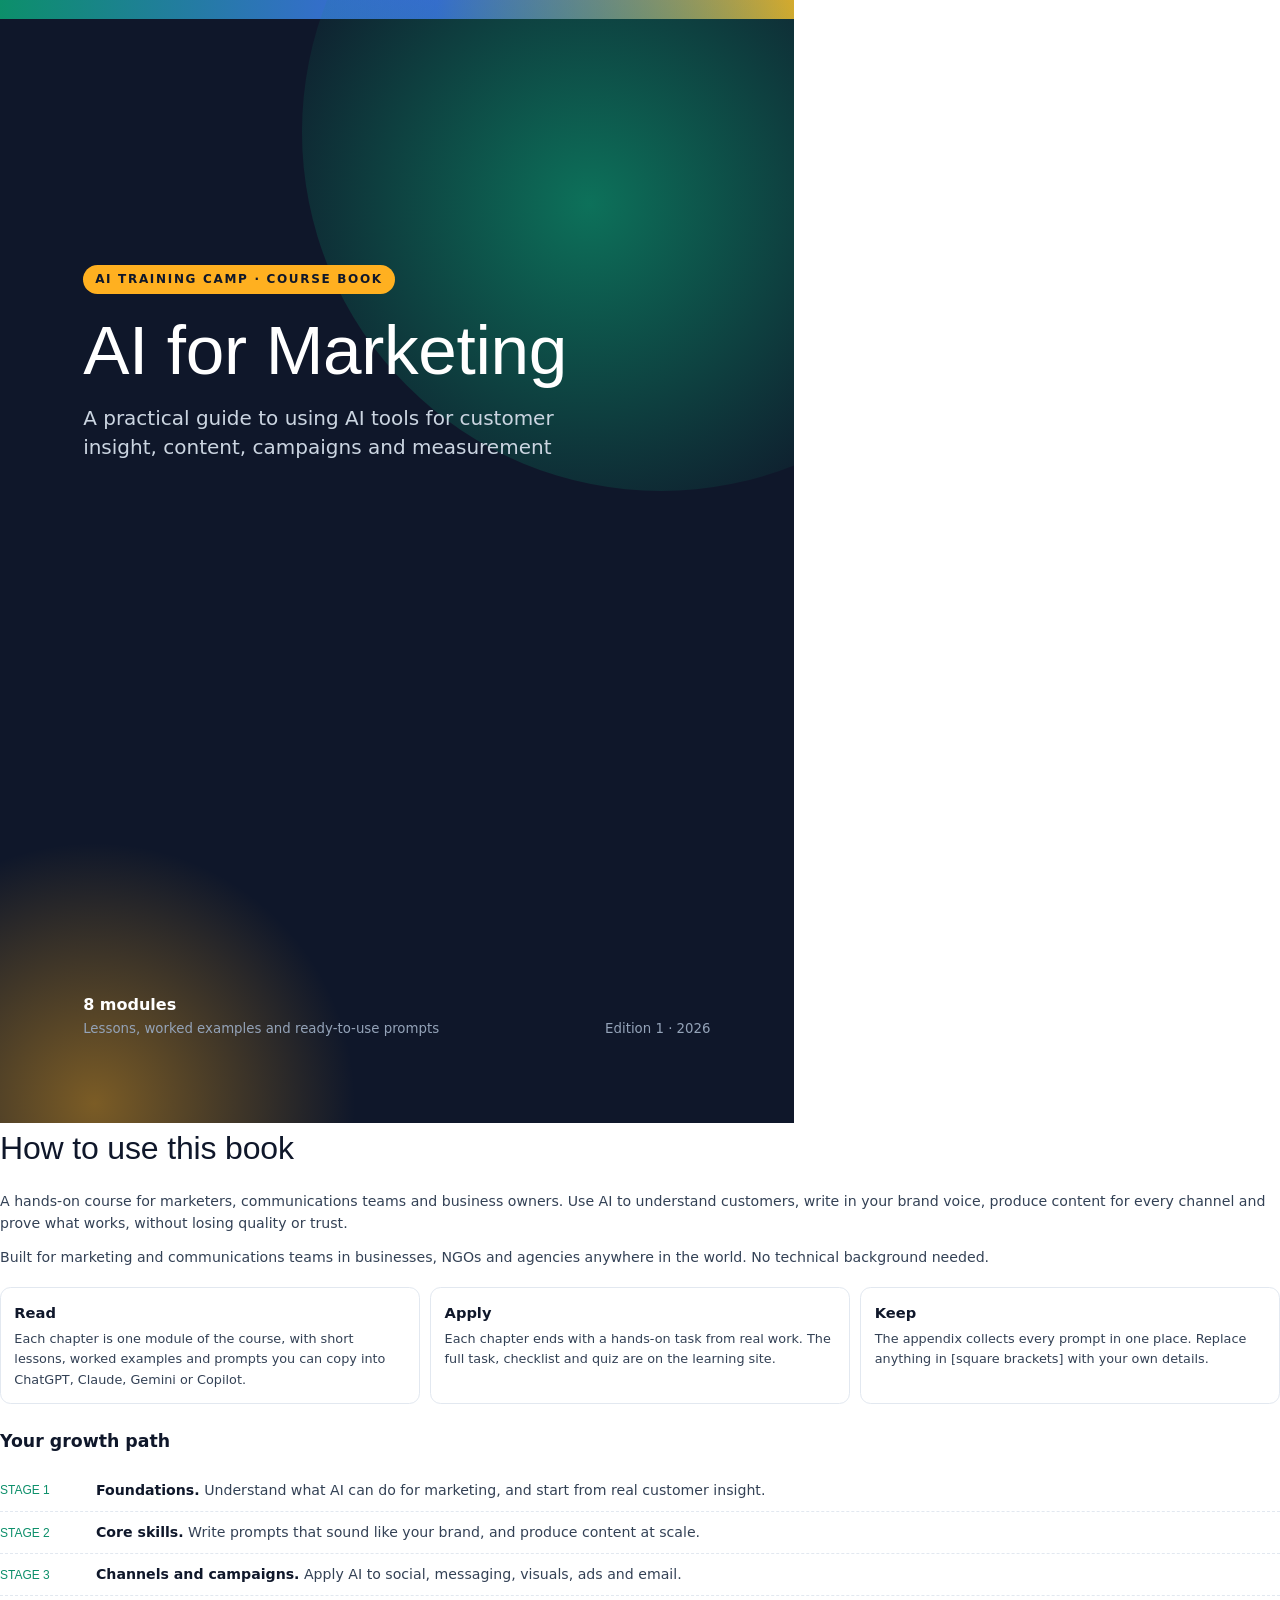
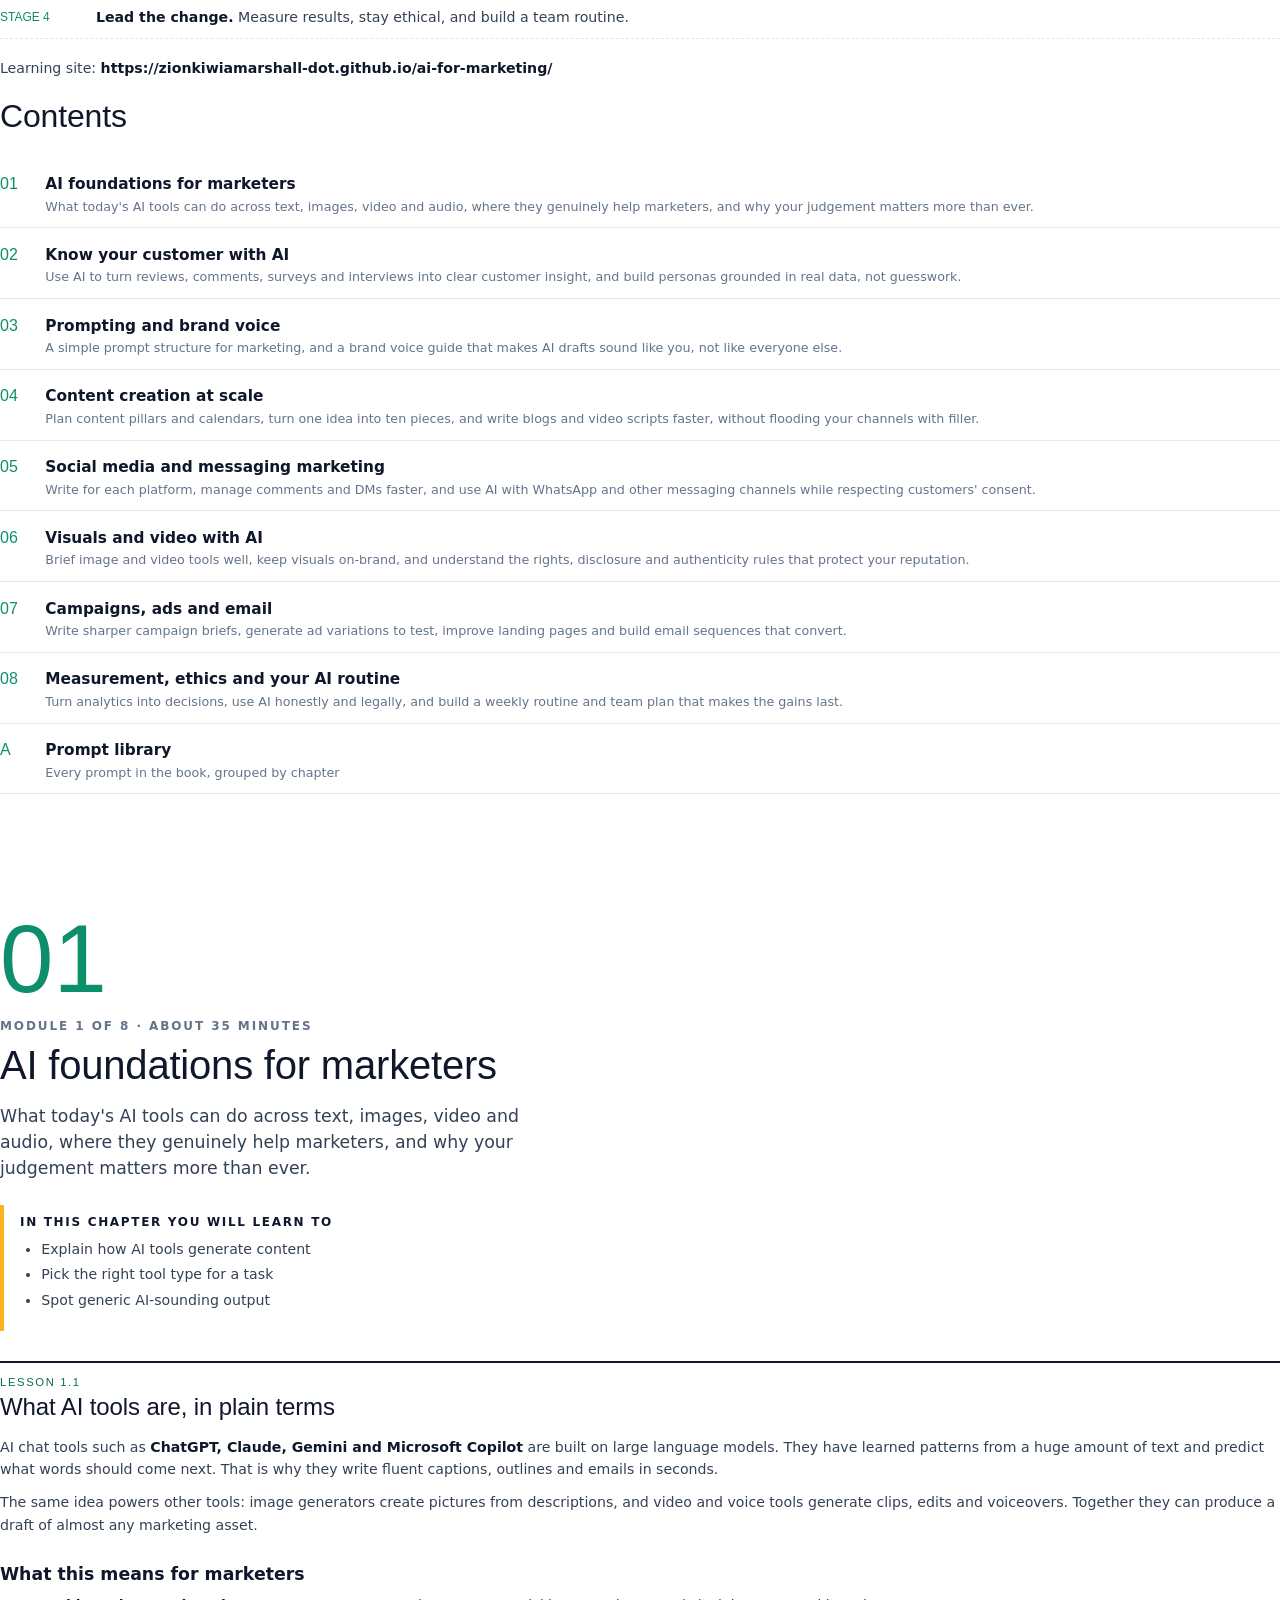
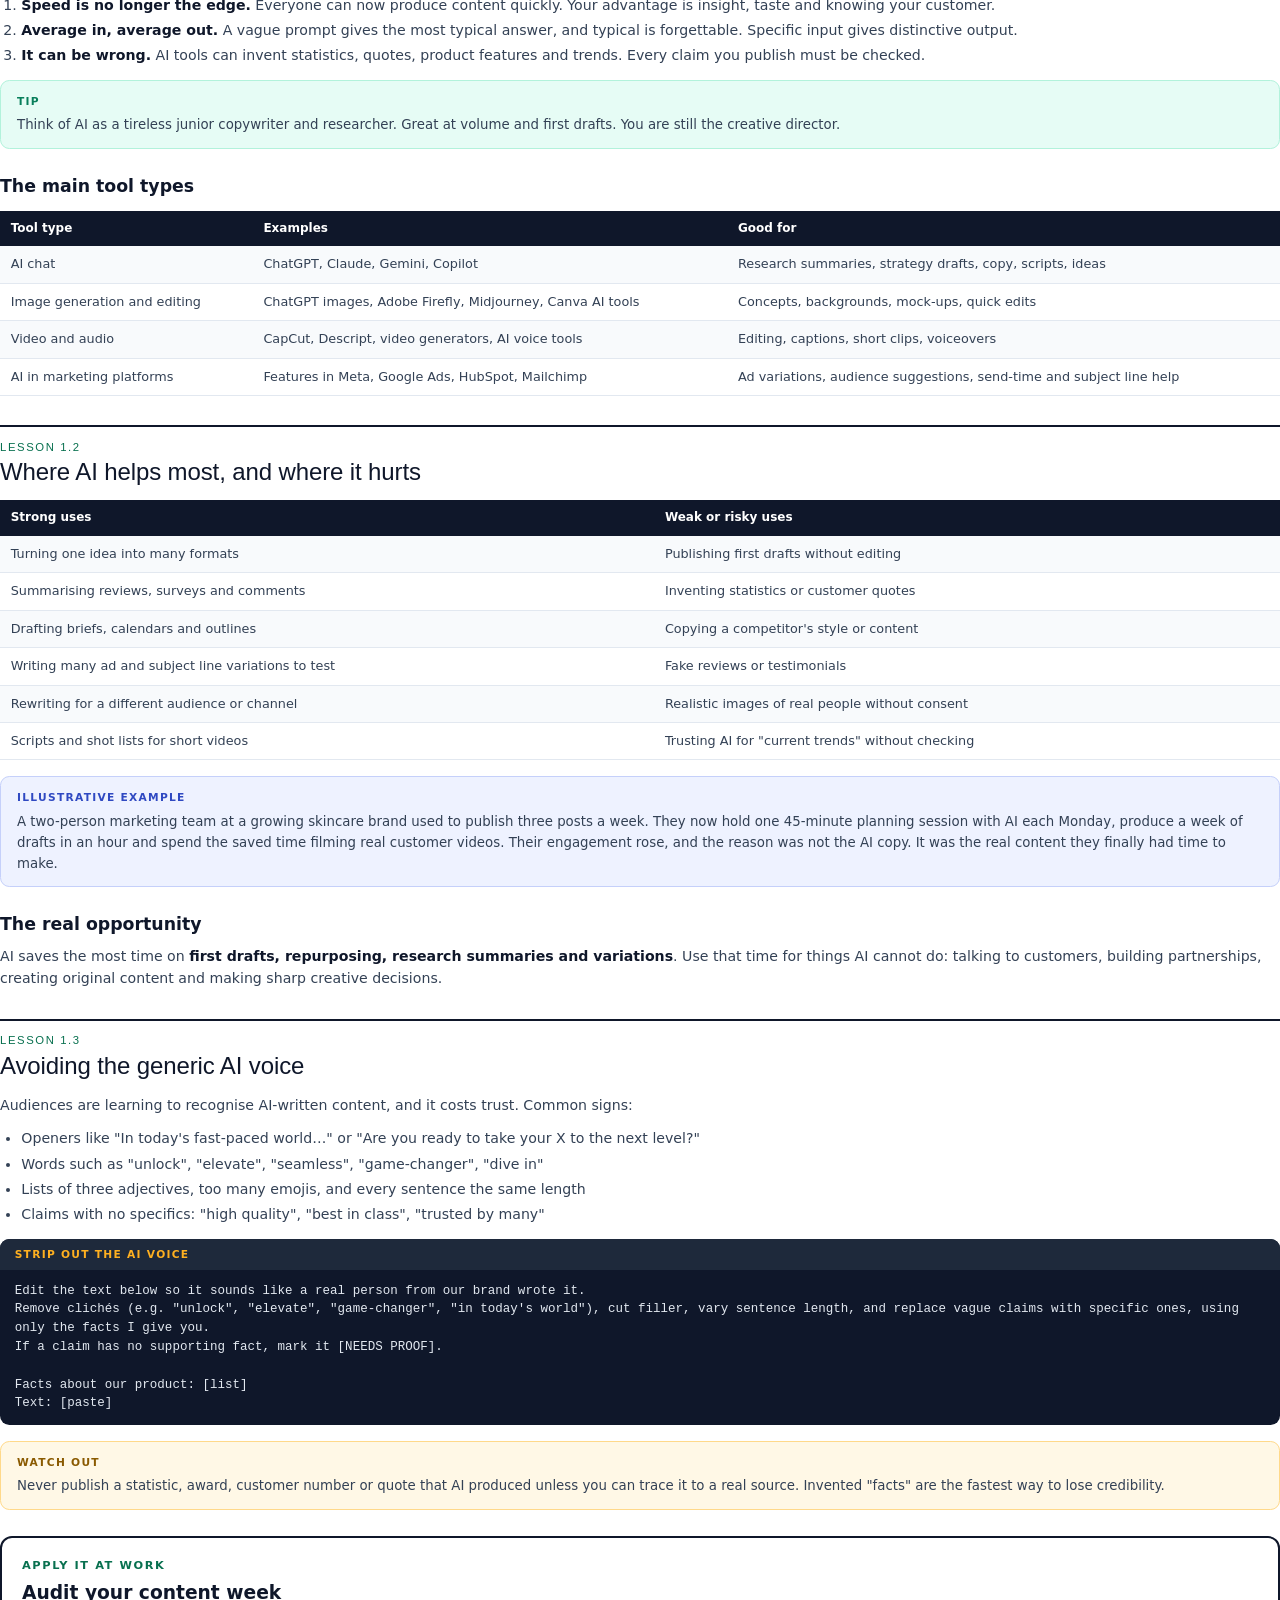
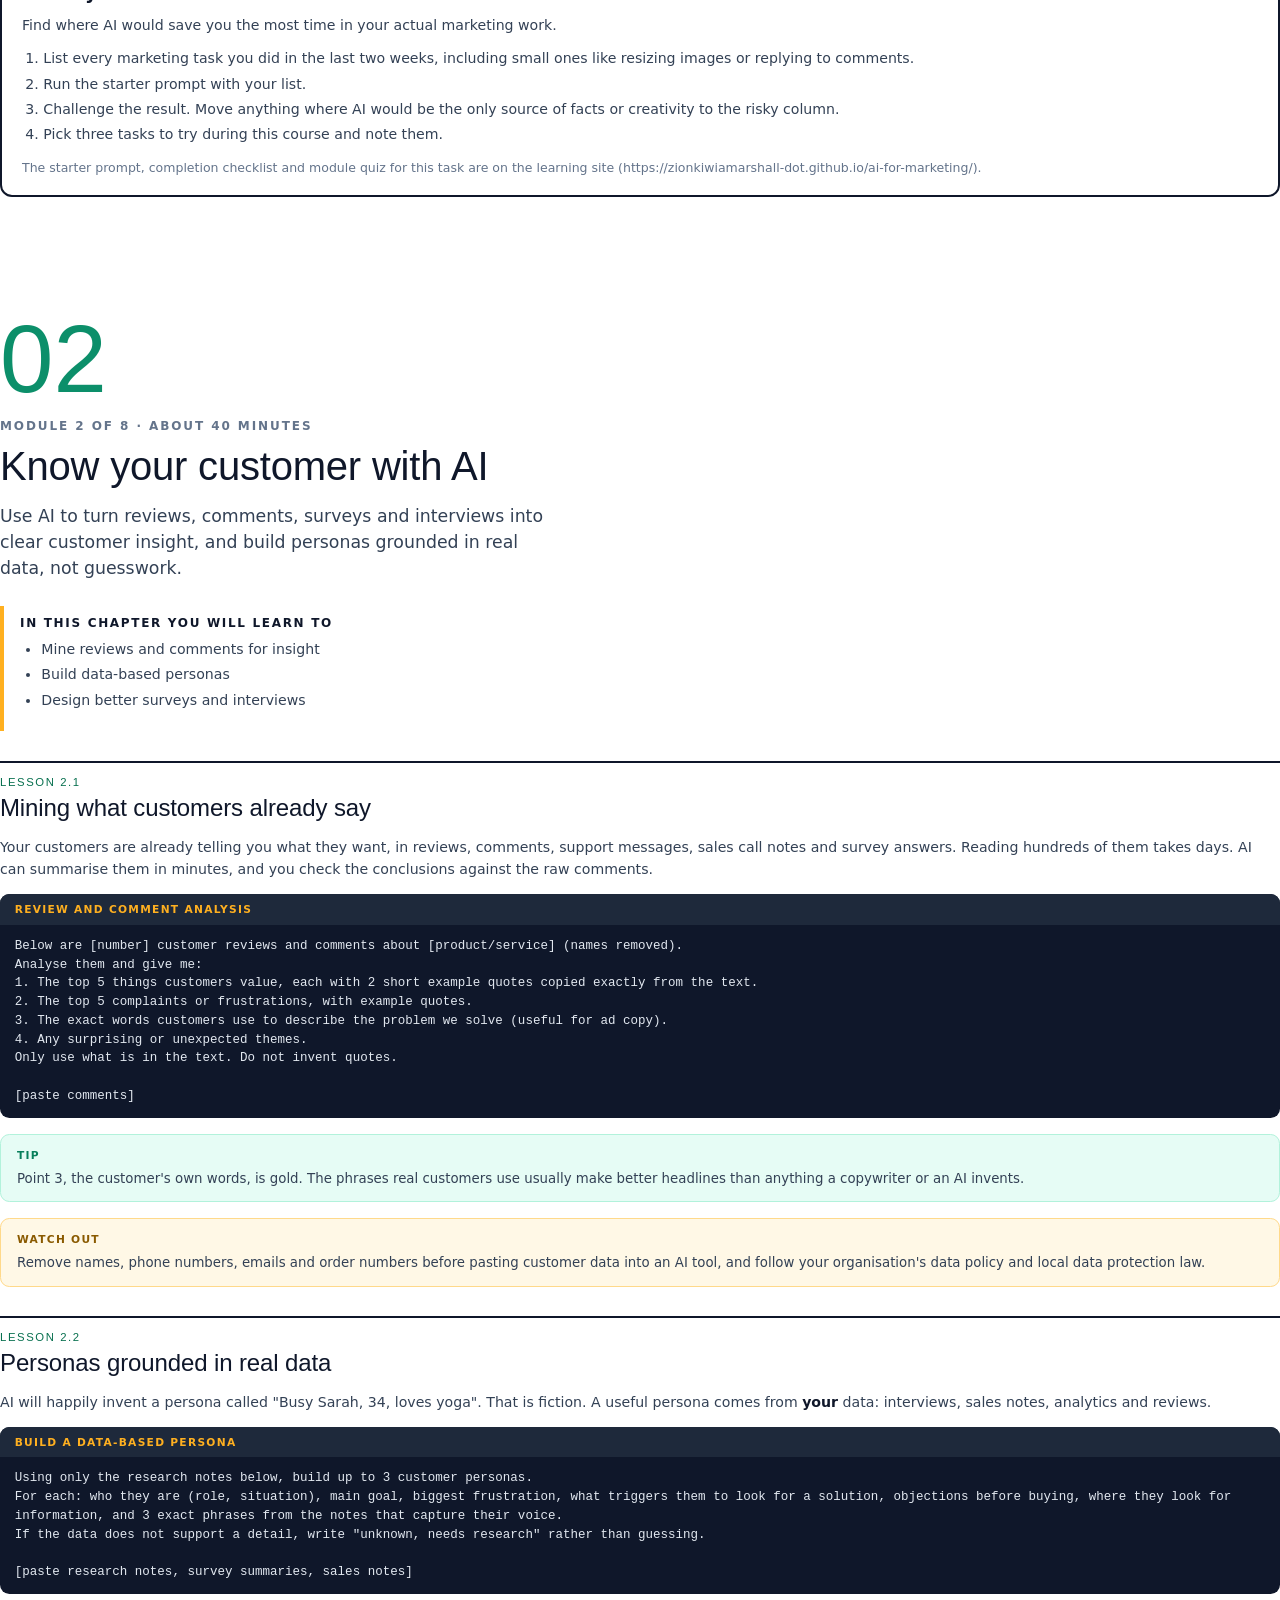
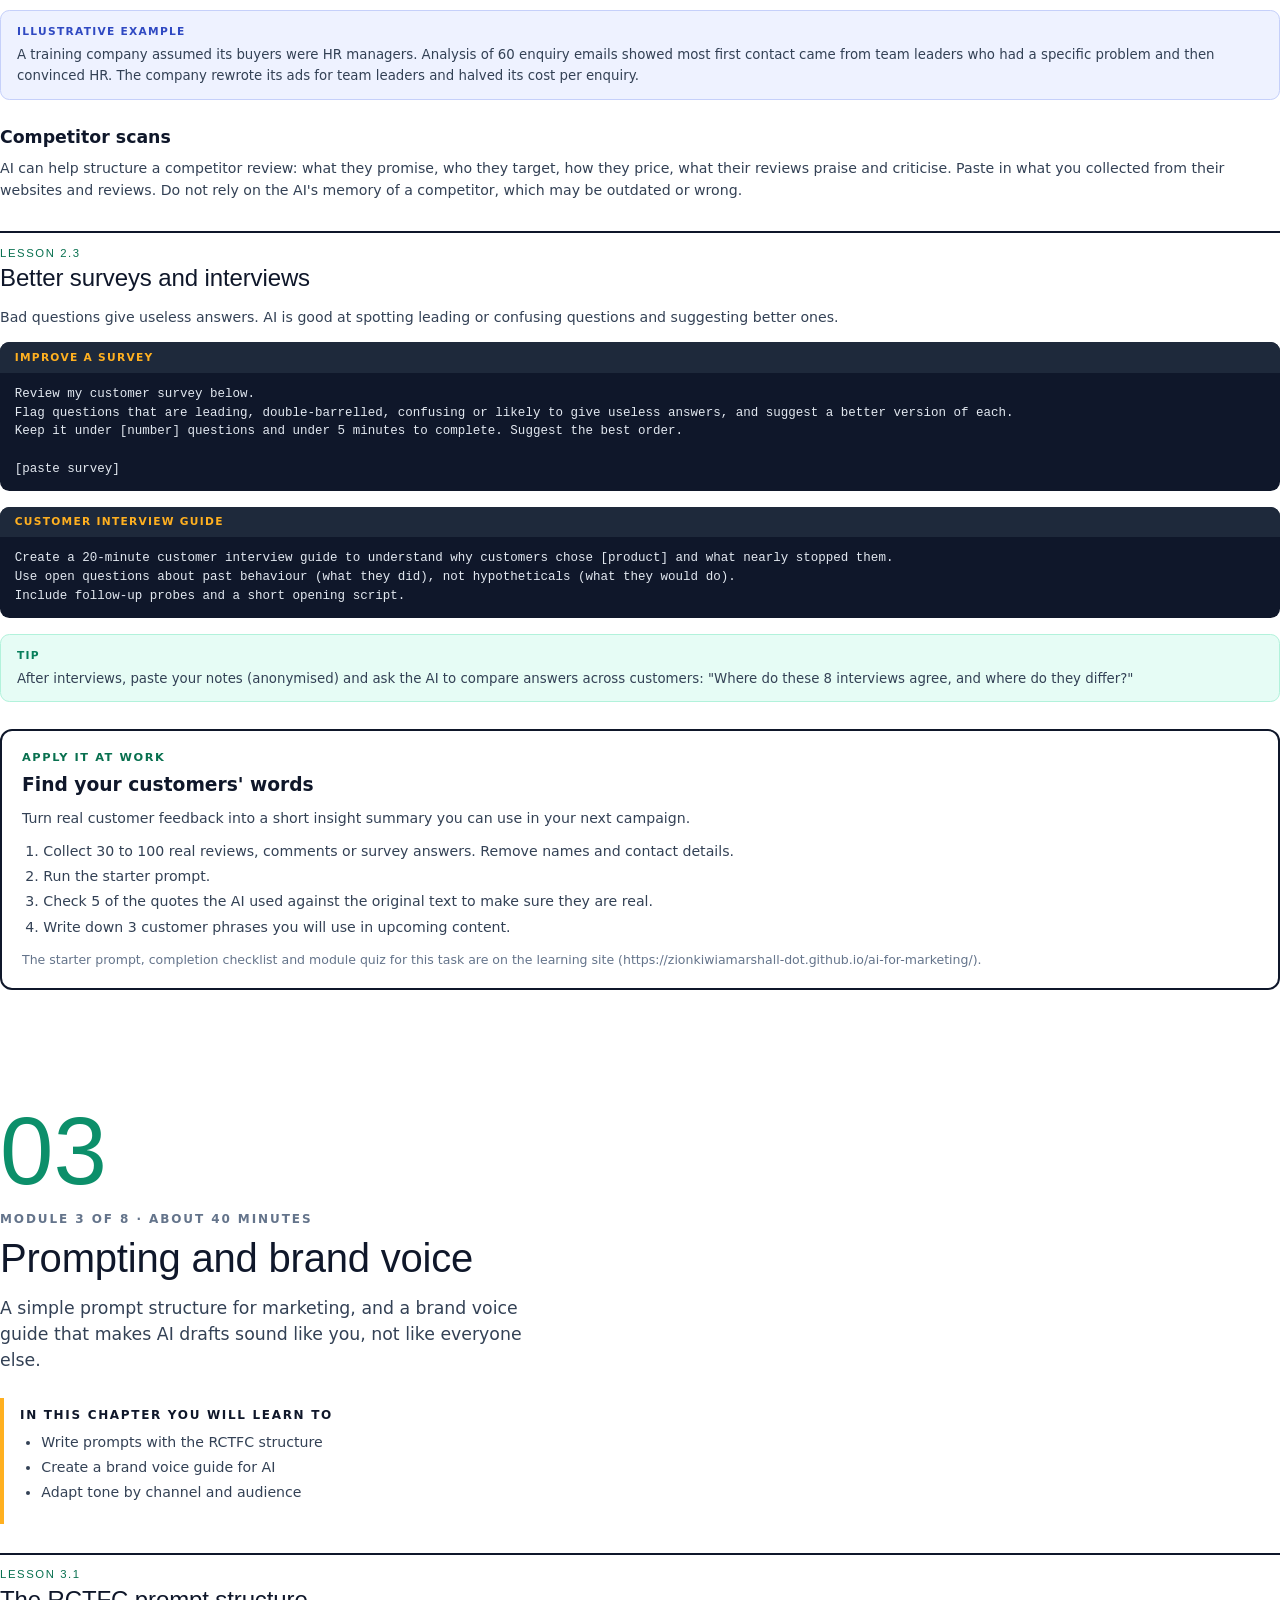
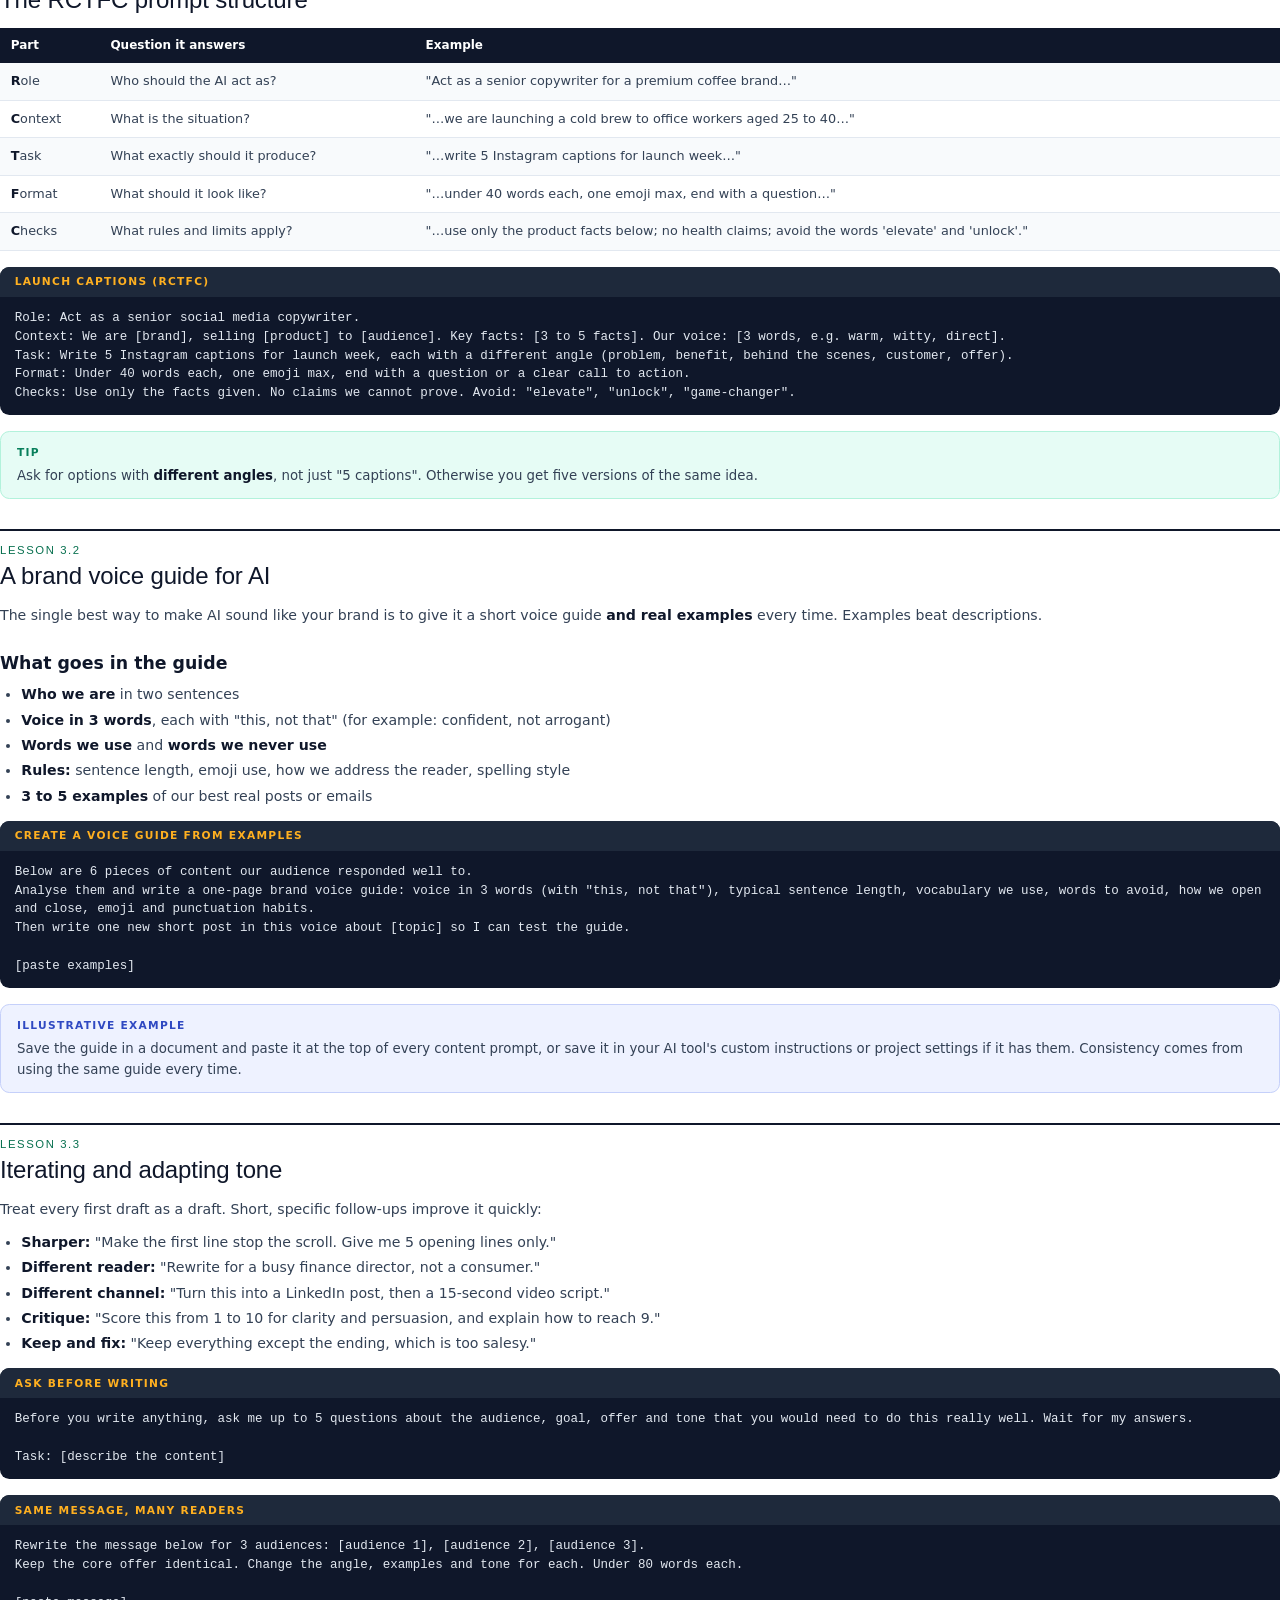
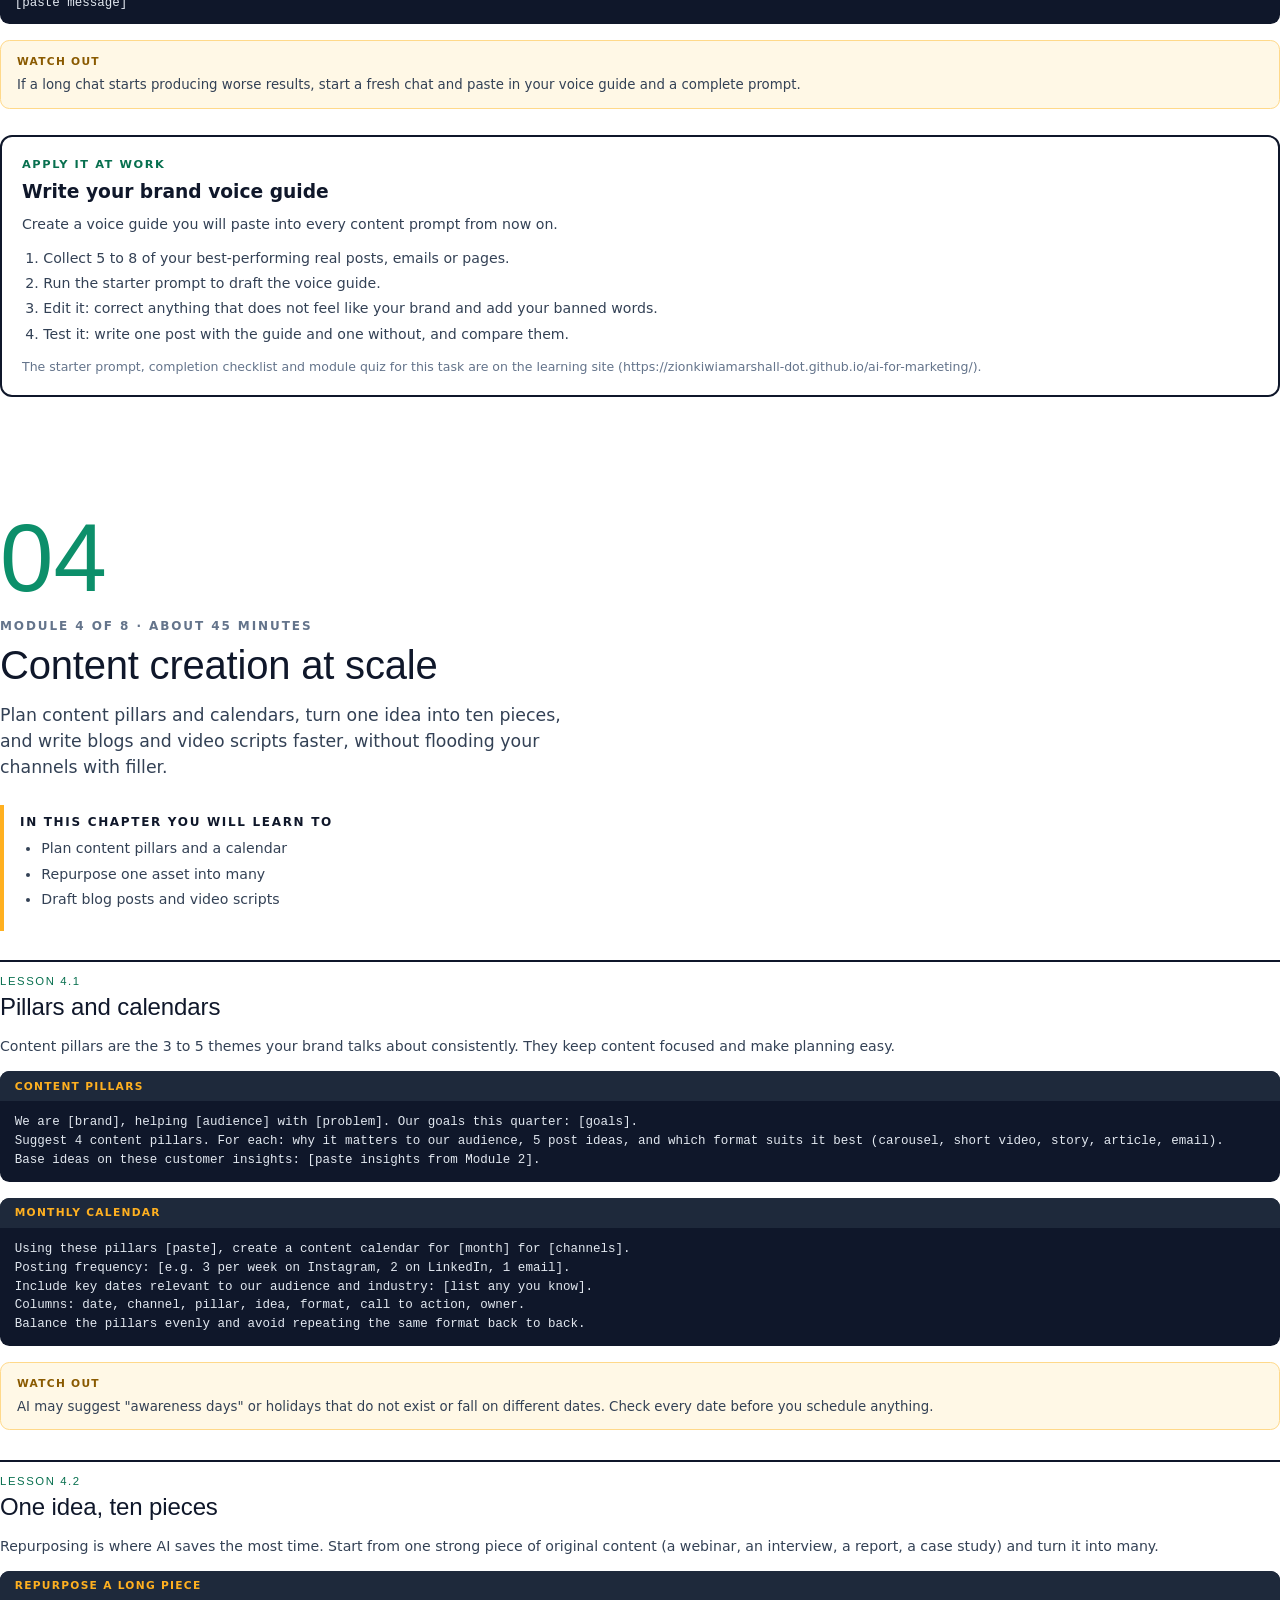
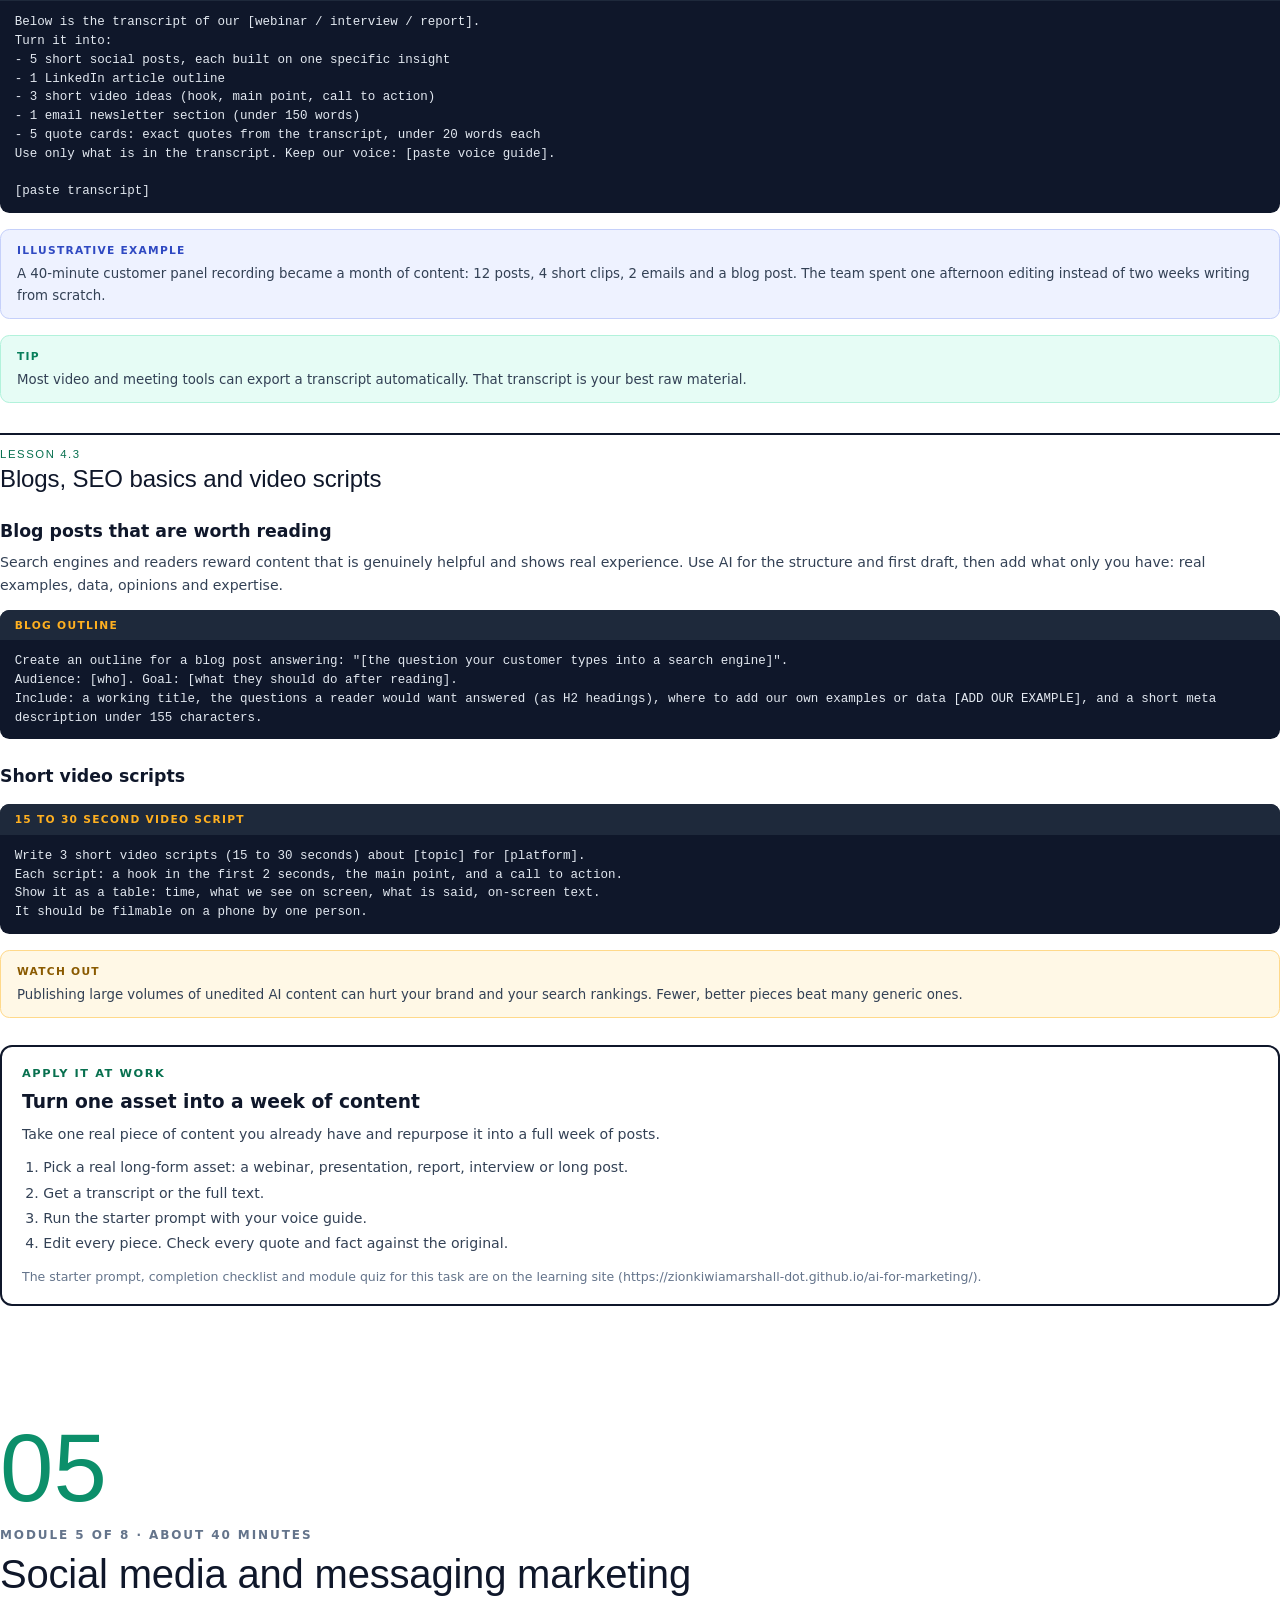
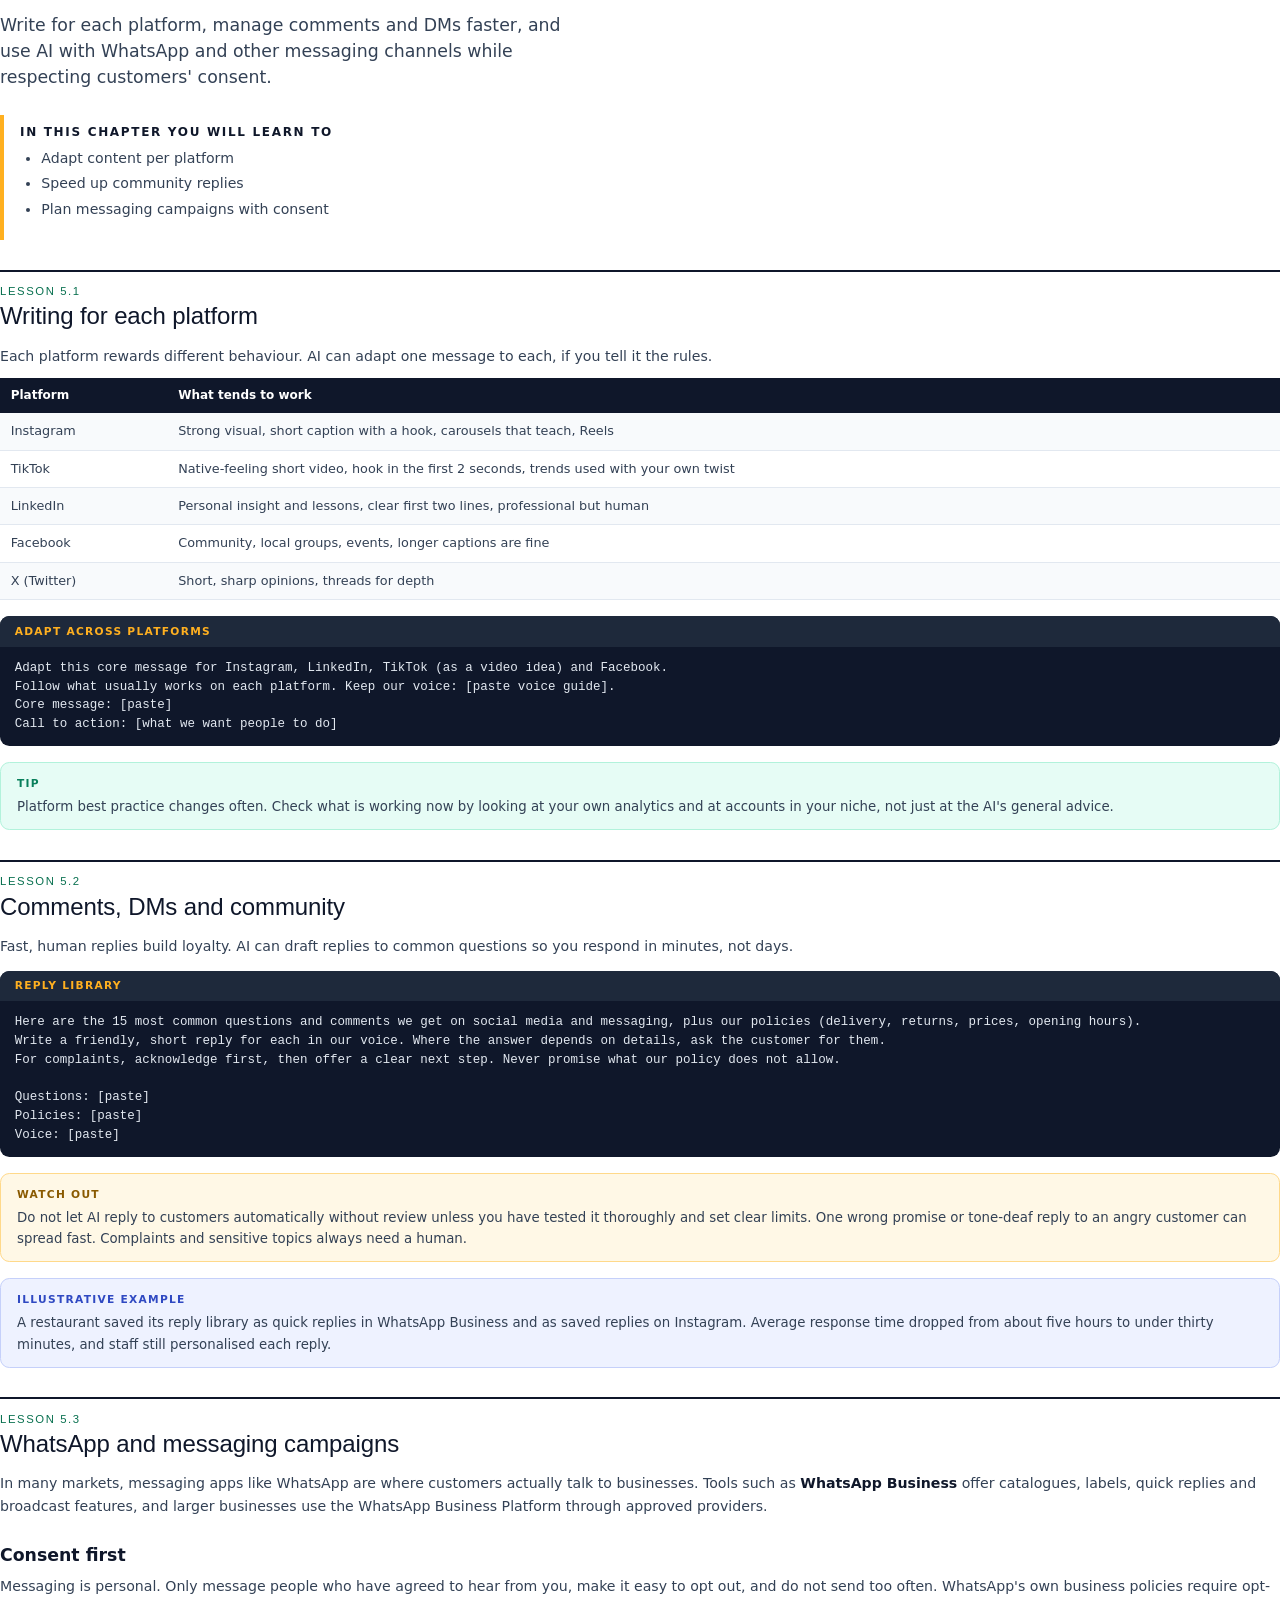
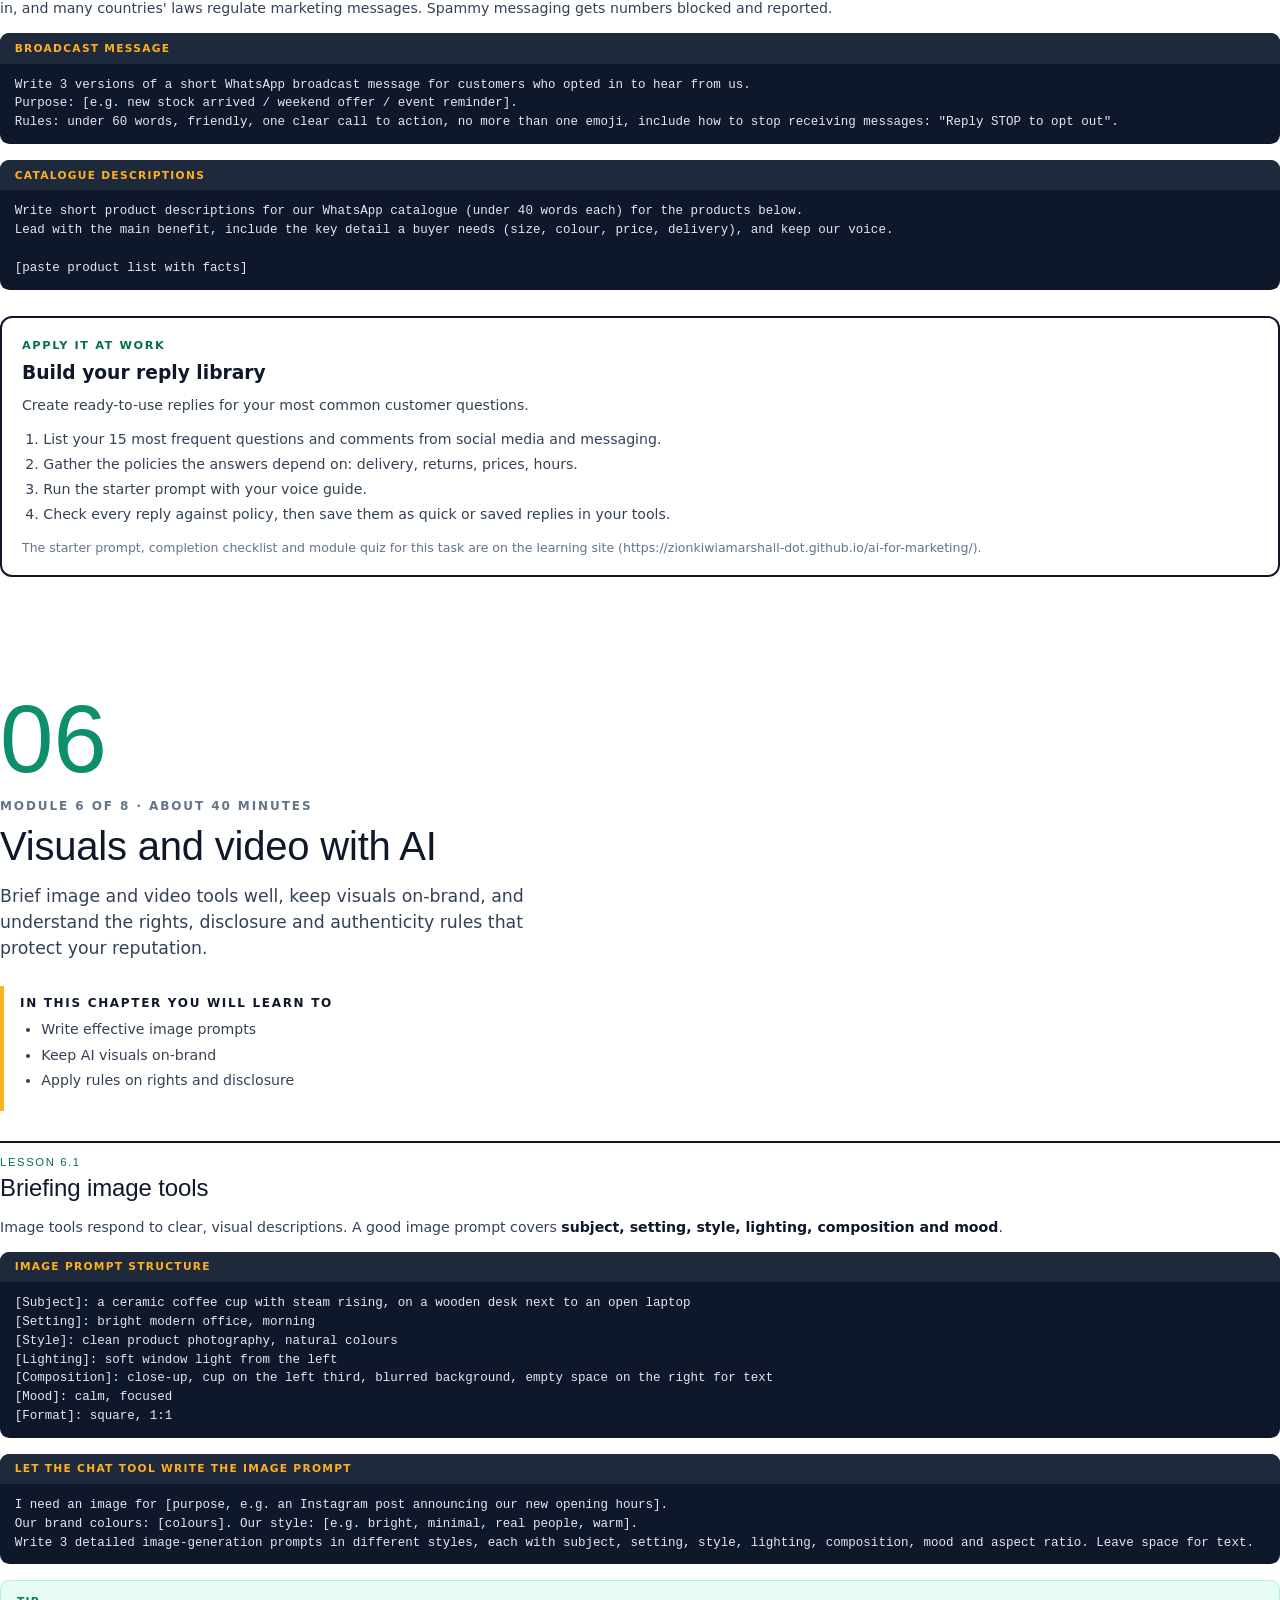
==== ebook/ebook.html @ 8a8ffb93 "Add learning site and course ebook English edition, 8 modules with lessons, practice tasks, quizzes," ====
<!DOCTYPE html><html lang="en"><head><meta charset="utf-8"><title>AI for Marketing | AI Training Camp</title><style>
@page { size: A4; margin: 22mm 20mm 24mm 20mm; }
@page cover { margin: 0; }
:root { --primary: #0C8F6A; --primary-deep: #08704F; --ink: #0F172A; --ink2: #334155; --muted: #64748B; --line: #E2E8F0; --gold: #FFB020; --blue: #4263EB; }
* { box-sizing: border-box; }
html { -webkit-print-color-adjust: exact; print-color-adjust: exact; }
body { margin: 0; font-family: "DM Sans", system-ui, sans-serif; font-size: 10.6pt; line-height: 1.6; color: var(--ink2); }
h1, h2, .display { font-family: "Archivo Black", "Arial Black", sans-serif; font-weight: 400; color: var(--ink); letter-spacing: -.005em; }
h3 { font-size: 13pt; color: var(--ink); margin: 18pt 0 4pt; break-after: avoid; }
p { margin: 0 0 8pt; }
ul, ol { margin: 0 0 9pt; padding-left: 16pt; }
li { margin: 2pt 0; }
strong { color: var(--ink); }
code { font-family: "Anonymous Pro", ui-monospace, monospace; font-size: 10pt; background: #F1F5F9; padding: 0 3pt; border-radius: 3pt; }
table { width: 100%; border-collapse: collapse; margin: 8pt 0 12pt; font-size: 9.6pt; break-inside: avoid; }
th { background: var(--ink); color: #fff; text-align: left; padding: 6pt 8pt; font-size: 9pt; }
td { padding: 6pt 8pt; border-bottom: 1px solid var(--line); vertical-align: top; }
tr:nth-child(even) td { background: #F8FAFC; }

/* cover */
.cover { page: cover; height: 297mm; width: 210mm; position: relative; overflow: hidden; background: var(--ink); color: #fff; break-after: page; }
.cover .glow { position: absolute; right: -60mm; top: -60mm; width: 190mm; height: 190mm; border-radius: 50%; background: radial-gradient(circle at 40% 60%, var(--primary), transparent 62%); opacity: .75; }
.cover .glow2 { position: absolute; left: -50mm; bottom: -70mm; width: 150mm; height: 150mm; border-radius: 50%; background: radial-gradient(circle, rgba(255,176,32,.45), transparent 65%); }
.cover .bar { position: absolute; left: 0; right: 0; top: 0; height: 5mm; background: linear-gradient(90deg, var(--primary), var(--blue) 55%, var(--gold)); }
.cover .inner { position: absolute; left: 22mm; right: 22mm; top: 70mm; }
.cover .tag { display: inline-block; background: var(--gold); color: var(--ink); font-weight: 800; font-size: 9pt; letter-spacing: .14em; text-transform: uppercase; padding: 4pt 9pt; border-radius: 20pt; }
.cover h1 { color: #fff; font-size: 52pt; line-height: 1; margin: 16pt 0 14pt; }
.cover .sub { font-size: 15pt; line-height: 1.45; color: #CBD5E1; max-width: 140mm; }
.cover .foot { position: absolute; left: 22mm; right: 22mm; bottom: 22mm; display: flex; justify-content: space-between; align-items: end; font-size: 10pt; color: #94A3B8; }
.cover .foot b { color: #fff; font-size: 12pt; display: block; }

/* front matter */
.front { break-after: page; }
.front h2 { font-size: 24pt; margin: 0 0 12pt; }
.toc { list-style: none; padding: 0; margin: 14pt 0 0; }
.toc li { display: flex; gap: 12pt; align-items: baseline; padding: 8pt 0; border-bottom: 1px solid var(--line); }
.toc .n { font-family: "Archivo Black", sans-serif; color: var(--primary); font-size: 12pt; width: 22pt; }
.toc .t { color: var(--ink); font-weight: 700; font-size: 11.5pt; }
.toc .s { display: block; color: var(--muted); font-weight: 400; font-size: 9.5pt; }
.howbox { display: grid; grid-template-columns: 1fr 1fr 1fr; gap: 8pt; margin: 14pt 0; }
.howbox div { border: 1px solid var(--line); border-radius: 8pt; padding: 10pt; font-size: 9.6pt; }
.howbox b { display: block; color: var(--ink); font-size: 11pt; margin-bottom: 3pt; }
.path { margin: 10pt 0 0; }
.path div { display: flex; gap: 10pt; padding: 7pt 0; border-bottom: 1px dashed var(--line); }
.path .k { font-family: "Archivo Black", sans-serif; color: var(--primary); width: 62pt; flex: none; font-size: 9pt; padding-top: 2pt; }

/* chapter */
.chapter-open { break-before: page; padding-top: 30mm; }
.chapter-open .num { font-family: "Archivo Black", sans-serif; font-size: 72pt; line-height: 1; color: var(--primary); }
.chapter-open .kicker { font-size: 9pt; font-weight: 800; letter-spacing: .16em; text-transform: uppercase; color: var(--muted); margin-top: 8pt; }
.chapter-open h1 { font-size: 30pt; line-height: 1.08; margin: 6pt 0 12pt; }
.chapter-open .summary { font-size: 13pt; line-height: 1.5; color: var(--ink2); max-width: 150mm; }
.learn { margin: 18pt 0 0; border-left: 3pt solid var(--gold); padding: 6pt 0 6pt 12pt; }
.learn b { display: block; font-size: 9pt; letter-spacing: .14em; text-transform: uppercase; color: var(--ink); margin-bottom: 4pt; }
.lesson { margin-top: 22pt; }
.lesson h2 { font-size: 18pt; line-height: 1.2; margin: 0 0 10pt; padding-top: 10pt; border-top: 2pt solid var(--ink); break-after: avoid; }
.lesson h2 small { display: block; font-family: "DM Sans", sans-serif; font-size: 8.5pt; letter-spacing: .14em; text-transform: uppercase; color: var(--primary-deep); margin-bottom: 3pt; }

.callout { border-radius: 7pt; padding: 9pt 12pt; margin: 10pt 0 12pt; border: 1px solid; break-inside: avoid; font-size: 10pt; }
.callout .label { display: block; font-size: 8pt; font-weight: 800; letter-spacing: .12em; text-transform: uppercase; margin-bottom: 3pt; }
.callout p:last-child { margin-bottom: 0; }
.callout.tip { background: #E6FCF5; border-color: #B2F2DB; } .callout.tip .label { color: #087F5B; }
.callout.warn { background: #FFF8E6; border-color: #FFD98A; } .callout.warn .label { color: #8A5A00; }
.callout.example { background: #EEF2FF; border-color: #C5D0FA; } .callout.example .label { color: #2F49C2; }

.prompt { background: #0F172A; color: #E2E8F0; border-radius: 7pt; margin: 10pt 0 12pt; break-inside: avoid; overflow: hidden; }
.prompt .ph { background: #1E293B; color: var(--gold); font-size: 8pt; font-weight: 800; letter-spacing: .12em; text-transform: uppercase; padding: 5pt 11pt; }
.prompt pre { margin: 0; padding: 9pt 11pt; white-space: pre-wrap; font-family: "Anonymous Pro", ui-monospace, monospace; font-size: 9.4pt; line-height: 1.5; }

.apply { margin-top: 20pt; border: 2pt solid var(--ink); border-radius: 9pt; padding: 13pt 15pt; break-inside: avoid; }
.apply .k { font-size: 8.5pt; font-weight: 800; letter-spacing: .14em; text-transform: uppercase; color: var(--primary-deep); }
.apply h3 { margin: 3pt 0 5pt; font-size: 14pt; }
.apply .online { margin-top: 8pt; font-size: 9.4pt; color: var(--muted); }

.appendix { break-before: page; }
.appendix h1 { font-size: 28pt; margin: 0 0 6pt; }
.appendix .group { font-family: "Archivo Black", sans-serif; color: var(--primary); font-size: 12pt; margin: 18pt 0 4pt; break-after: avoid; }
.back { break-before: page; padding-top: 80mm; text-align: center; }
.back h2 { font-size: 22pt; }
</style></head><body>
<section class="cover">
  <div class="bar"></div><div class="glow"></div><div class="glow2"></div>
  <div class="inner">
    <span class="tag">AI Training Camp · Course book</span>
    <h1>AI for Marketing</h1>
    <div class="sub">A practical guide to using AI tools for customer insight, content, campaigns and measurement</div>
  </div>
  <div class="foot"><div><b>8 modules</b>Lessons, worked examples and ready-to-use prompts</div><div>Edition 1 · 2026</div></div>
</section>
<section class="front">
  <h2>How to use this book</h2>
  <p>A hands-on course for marketers, communications teams and business owners. Use AI to understand customers, write in your brand voice, produce content for every channel and prove what works, without losing quality or trust.</p>
  <p>Built for marketing and communications teams in businesses, NGOs and agencies anywhere in the world. No technical background needed.</p>
  <div class="howbox">
    <div><b>Read</b>Each chapter is one module of the course, with short lessons, worked examples and prompts you can copy into ChatGPT, Claude, Gemini or Copilot.</div>
    <div><b>Apply</b>Each chapter ends with a hands-on task from real work. The full task, checklist and quiz are on the learning site.</div>
    <div><b>Keep</b>The appendix collects every prompt in one place. Replace anything in [square brackets] with your own details.</div>
  </div>
  <h3>Your growth path</h3>
  <div class="path"><div><span class="k">STAGE 1</span><span><strong>Foundations.</strong> Understand what AI can do for marketing, and start from real customer insight.</span></div><div><span class="k">STAGE 2</span><span><strong>Core skills.</strong> Write prompts that sound like your brand, and produce content at scale.</span></div><div><span class="k">STAGE 3</span><span><strong>Channels and campaigns.</strong> Apply AI to social, messaging, visuals, ads and email.</span></div><div><span class="k">STAGE 4</span><span><strong>Lead the change.</strong> Measure results, stay ethical, and build a team routine.</span></div></div>
  <p style="margin-top:14pt">Learning site: <strong>https://zionkiwiamarshall-dot.github.io/ai-for-marketing/</strong></p>
</section>
<section class="front">
  <h2>Contents</h2>
  <ul class="toc">
    <li><span class="n">01</span><span class="t">AI foundations for marketers<span class="s">What today's AI tools can do across text, images, video and audio, where they genuinely help marketers, and why your judgement matters more than ever.</span></span></li><li><span class="n">02</span><span class="t">Know your customer with AI<span class="s">Use AI to turn reviews, comments, surveys and interviews into clear customer insight, and build personas grounded in real data, not guesswork.</span></span></li><li><span class="n">03</span><span class="t">Prompting and brand voice<span class="s">A simple prompt structure for marketing, and a brand voice guide that makes AI drafts sound like you, not like everyone else.</span></span></li><li><span class="n">04</span><span class="t">Content creation at scale<span class="s">Plan content pillars and calendars, turn one idea into ten pieces, and write blogs and video scripts faster, without flooding your channels with filler.</span></span></li><li><span class="n">05</span><span class="t">Social media and messaging marketing<span class="s">Write for each platform, manage comments and DMs faster, and use AI with WhatsApp and other messaging channels while respecting customers' consent.</span></span></li><li><span class="n">06</span><span class="t">Visuals and video with AI<span class="s">Brief image and video tools well, keep visuals on-brand, and understand the rights, disclosure and authenticity rules that protect your reputation.</span></span></li><li><span class="n">07</span><span class="t">Campaigns, ads and email<span class="s">Write sharper campaign briefs, generate ad variations to test, improve landing pages and build email sequences that convert.</span></span></li><li><span class="n">08</span><span class="t">Measurement, ethics and your AI routine<span class="s">Turn analytics into decisions, use AI honestly and legally, and build a weekly routine and team plan that makes the gains last.</span></span></li>
    <li><span class="n">A</span><span class="t">Prompt library<span class="s">Every prompt in the book, grouped by chapter</span></span></li>
  </ul>
</section>
<section class="chapter-open">
  <div class="num">01</div>
  <div class="kicker">Module 1 of 8 · about 35 minutes</div>
  <h1>AI foundations for marketers</h1>
  <div class="summary">What today's AI tools can do across text, images, video and audio, where they genuinely help marketers, and why your judgement matters more than ever.</div>
  <div class="learn"><b>In this chapter you will learn to</b><ul><li>Explain how AI tools generate content</li><li>Pick the right tool type for a task</li><li>Spot generic AI-sounding output</li></ul></div>
</section>
<section class="lesson"><h2><small>Lesson 1.1</small>What AI tools are, in plain terms</h2>
<p>AI chat tools such as <strong>ChatGPT, Claude, Gemini and Microsoft Copilot</strong> are built on large language models. They have learned patterns from a huge amount of text and predict what words should come next. That is why they write fluent captions, outlines and emails in seconds.</p>
<p>The same idea powers other tools: image generators create pictures from descriptions, and video and voice tools generate clips, edits and voiceovers. Together they can produce a draft of almost any marketing asset.</p>
<h3>What this means for marketers</h3>
<ol>
  <li><strong>Speed is no longer the edge.</strong> Everyone can now produce content quickly. Your advantage is insight, taste and knowing your customer.</li>
  <li><strong>Average in, average out.</strong> A vague prompt gives the most typical answer, and typical is forgettable. Specific input gives distinctive output.</li>
  <li><strong>It can be wrong.</strong> AI tools can invent statistics, quotes, product features and trends. Every claim you publish must be checked.</li>
</ol>
<div class="callout tip"><span class="label">Tip</span><p>Think of AI as a tireless junior copywriter and researcher. Great at volume and first drafts. You are still the creative director.</p></div>
<h3>The main tool types</h3>
<table>
<tr><th>Tool type</th><th>Examples</th><th>Good for</th></tr>
<tr><td>AI chat</td><td>ChatGPT, Claude, Gemini, Copilot</td><td>Research summaries, strategy drafts, copy, scripts, ideas</td></tr>
<tr><td>Image generation and editing</td><td>ChatGPT images, Adobe Firefly, Midjourney, Canva AI tools</td><td>Concepts, backgrounds, mock-ups, quick edits</td></tr>
<tr><td>Video and audio</td><td>CapCut, Descript, video generators, AI voice tools</td><td>Editing, captions, short clips, voiceovers</td></tr>
<tr><td>AI in marketing platforms</td><td>Features in Meta, Google Ads, HubSpot, Mailchimp</td><td>Ad variations, audience suggestions, send-time and subject line help</td></tr>
</table></section><section class="lesson"><h2><small>Lesson 1.2</small>Where AI helps most, and where it hurts</h2>
<table>
<tr><th>Strong uses</th><th>Weak or risky uses</th></tr>
<tr><td>Turning one idea into many formats</td><td>Publishing first drafts without editing</td></tr>
<tr><td>Summarising reviews, surveys and comments</td><td>Inventing statistics or customer quotes</td></tr>
<tr><td>Drafting briefs, calendars and outlines</td><td>Copying a competitor's style or content</td></tr>
<tr><td>Writing many ad and subject line variations to test</td><td>Fake reviews or testimonials</td></tr>
<tr><td>Rewriting for a different audience or channel</td><td>Realistic images of real people without consent</td></tr>
<tr><td>Scripts and shot lists for short videos</td><td>Trusting AI for "current trends" without checking</td></tr>
</table>
<div class="callout example"><span class="label">Illustrative example</span><p>A two-person marketing team at a growing skincare brand used to publish three posts a week. They now hold one 45-minute planning session with AI each Monday, produce a week of drafts in an hour and spend the saved time filming real customer videos. Their engagement rose, and the reason was not the AI copy. It was the real content they finally had time to make.</p></div>
<h3>The real opportunity</h3>
<p>AI saves the most time on <strong>first drafts, repurposing, research summaries and variations</strong>. Use that time for things AI cannot do: talking to customers, building partnerships, creating original content and making sharp creative decisions.</p></section><section class="lesson"><h2><small>Lesson 1.3</small>Avoiding the generic AI voice</h2>
<p>Audiences are learning to recognise AI-written content, and it costs trust. Common signs:</p>
<ul>
  <li>Openers like "In today's fast-paced world…" or "Are you ready to take your X to the next level?"</li>
  <li>Words such as "unlock", "elevate", "seamless", "game-changer", "dive in"</li>
  <li>Lists of three adjectives, too many emojis, and every sentence the same length</li>
  <li>Claims with no specifics: "high quality", "best in class", "trusted by many"</li>
</ul>
<div class="prompt"><div class="ph">Strip out the AI voice</div><pre>Edit the text below so it sounds like a real person from our brand wrote it.
Remove clichés (e.g. "unlock", "elevate", "game-changer", "in today's world"), cut filler, vary sentence length, and replace vague claims with specific ones, using only the facts I give you.
If a claim has no supporting fact, mark it [NEEDS PROOF].

Facts about our product: [list]
Text: [paste]</pre></div>
<div class="callout warn"><span class="label">Watch out</span><p>Never publish a statistic, award, customer number or quote that AI produced unless you can trace it to a real source. Invented "facts" are the fastest way to lose credibility.</p></div></section>
<div class="apply">
  <div class="k">Apply it at work</div>
  <h3>Audit your content week</h3>
  <p>Find where AI would save you the most time in your actual marketing work.</p>
  <ol><li>List every marketing task you did in the last two weeks, including small ones like resizing images or replying to comments.</li><li>Run the starter prompt with your list.</li><li>Challenge the result. Move anything where AI would be the only source of facts or creativity to the risky column.</li><li>Pick three tasks to try during this course and note them.</li></ol>
  <div class="online">The starter prompt, completion checklist and module quiz for this task are on the learning site (https://zionkiwiamarshall-dot.github.io/ai-for-marketing/).</div>
</div>
<section class="chapter-open">
  <div class="num">02</div>
  <div class="kicker">Module 2 of 8 · about 40 minutes</div>
  <h1>Know your customer with AI</h1>
  <div class="summary">Use AI to turn reviews, comments, surveys and interviews into clear customer insight, and build personas grounded in real data, not guesswork.</div>
  <div class="learn"><b>In this chapter you will learn to</b><ul><li>Mine reviews and comments for insight</li><li>Build data-based personas</li><li>Design better surveys and interviews</li></ul></div>
</section>
<section class="lesson"><h2><small>Lesson 2.1</small>Mining what customers already say</h2>
<p>Your customers are already telling you what they want, in reviews, comments, support messages, sales call notes and survey answers. Reading hundreds of them takes days. AI can summarise them in minutes, and you check the conclusions against the raw comments.</p>
<div class="prompt"><div class="ph">Review and comment analysis</div><pre>Below are [number] customer reviews and comments about [product/service] (names removed).
Analyse them and give me:
1. The top 5 things customers value, each with 2 short example quotes copied exactly from the text.
2. The top 5 complaints or frustrations, with example quotes.
3. The exact words customers use to describe the problem we solve (useful for ad copy).
4. Any surprising or unexpected themes.
Only use what is in the text. Do not invent quotes.

[paste comments]</pre></div>
<div class="callout tip"><span class="label">Tip</span><p>Point 3, the customer's own words, is gold. The phrases real customers use usually make better headlines than anything a copywriter or an AI invents.</p></div>
<div class="callout warn"><span class="label">Watch out</span><p>Remove names, phone numbers, emails and order numbers before pasting customer data into an AI tool, and follow your organisation's data policy and local data protection law.</p></div></section><section class="lesson"><h2><small>Lesson 2.2</small>Personas grounded in real data</h2>
<p>AI will happily invent a persona called "Busy Sarah, 34, loves yoga". That is fiction. A useful persona comes from <strong>your</strong> data: interviews, sales notes, analytics and reviews.</p>
<div class="prompt"><div class="ph">Build a data-based persona</div><pre>Using only the research notes below, build up to 3 customer personas.
For each: who they are (role, situation), main goal, biggest frustration, what triggers them to look for a solution, objections before buying, where they look for information, and 3 exact phrases from the notes that capture their voice.
If the data does not support a detail, write "unknown, needs research" rather than guessing.

[paste research notes, survey summaries, sales notes]</pre></div>
<div class="callout example"><span class="label">Illustrative example</span><p>A training company assumed its buyers were HR managers. Analysis of 60 enquiry emails showed most first contact came from team leaders who had a specific problem and then convinced HR. The company rewrote its ads for team leaders and halved its cost per enquiry.</p></div>
<h3>Competitor scans</h3>
<p>AI can help structure a competitor review: what they promise, who they target, how they price, what their reviews praise and criticise. Paste in what you collected from their websites and reviews. Do not rely on the AI's memory of a competitor, which may be outdated or wrong.</p></section><section class="lesson"><h2><small>Lesson 2.3</small>Better surveys and interviews</h2>
<p>Bad questions give useless answers. AI is good at spotting leading or confusing questions and suggesting better ones.</p>
<div class="prompt"><div class="ph">Improve a survey</div><pre>Review my customer survey below.
Flag questions that are leading, double-barrelled, confusing or likely to give useless answers, and suggest a better version of each.
Keep it under [number] questions and under 5 minutes to complete. Suggest the best order.

[paste survey]</pre></div>
<div class="prompt"><div class="ph">Customer interview guide</div><pre>Create a 20-minute customer interview guide to understand why customers chose [product] and what nearly stopped them.
Use open questions about past behaviour (what they did), not hypotheticals (what they would do).
Include follow-up probes and a short opening script.</pre></div>
<div class="callout tip"><span class="label">Tip</span><p>After interviews, paste your notes (anonymised) and ask the AI to compare answers across customers: "Where do these 8 interviews agree, and where do they differ?"</p></div></section>
<div class="apply">
  <div class="k">Apply it at work</div>
  <h3>Find your customers' words</h3>
  <p>Turn real customer feedback into a short insight summary you can use in your next campaign.</p>
  <ol><li>Collect 30 to 100 real reviews, comments or survey answers. Remove names and contact details.</li><li>Run the starter prompt.</li><li>Check 5 of the quotes the AI used against the original text to make sure they are real.</li><li>Write down 3 customer phrases you will use in upcoming content.</li></ol>
  <div class="online">The starter prompt, completion checklist and module quiz for this task are on the learning site (https://zionkiwiamarshall-dot.github.io/ai-for-marketing/).</div>
</div>
<section class="chapter-open">
  <div class="num">03</div>
  <div class="kicker">Module 3 of 8 · about 40 minutes</div>
  <h1>Prompting and brand voice</h1>
  <div class="summary">A simple prompt structure for marketing, and a brand voice guide that makes AI drafts sound like you, not like everyone else.</div>
  <div class="learn"><b>In this chapter you will learn to</b><ul><li>Write prompts with the RCTFC structure</li><li>Create a brand voice guide for AI</li><li>Adapt tone by channel and audience</li></ul></div>
</section>
<section class="lesson"><h2><small>Lesson 3.1</small>The RCTFC prompt structure</h2>
<table>
<tr><th>Part</th><th>Question it answers</th><th>Example</th></tr>
<tr><td><strong>R</strong>ole</td><td>Who should the AI act as?</td><td>"Act as a senior copywriter for a premium coffee brand…"</td></tr>
<tr><td><strong>C</strong>ontext</td><td>What is the situation?</td><td>"…we are launching a cold brew to office workers aged 25 to 40…"</td></tr>
<tr><td><strong>T</strong>ask</td><td>What exactly should it produce?</td><td>"…write 5 Instagram captions for launch week…"</td></tr>
<tr><td><strong>F</strong>ormat</td><td>What should it look like?</td><td>"…under 40 words each, one emoji max, end with a question…"</td></tr>
<tr><td><strong>C</strong>hecks</td><td>What rules and limits apply?</td><td>"…use only the product facts below; no health claims; avoid the words 'elevate' and 'unlock'."</td></tr>
</table>
<div class="prompt"><div class="ph">Launch captions (RCTFC)</div><pre>Role: Act as a senior social media copywriter.
Context: We are [brand], selling [product] to [audience]. Key facts: [3 to 5 facts]. Our voice: [3 words, e.g. warm, witty, direct].
Task: Write 5 Instagram captions for launch week, each with a different angle (problem, benefit, behind the scenes, customer, offer).
Format: Under 40 words each, one emoji max, end with a question or a clear call to action.
Checks: Use only the facts given. No claims we cannot prove. Avoid: "elevate", "unlock", "game-changer".</pre></div>
<div class="callout tip"><span class="label">Tip</span><p>Ask for options with <strong>different angles</strong>, not just "5 captions". Otherwise you get five versions of the same idea.</p></div></section><section class="lesson"><h2><small>Lesson 3.2</small>A brand voice guide for AI</h2>
<p>The single best way to make AI sound like your brand is to give it a short voice guide <strong>and real examples</strong> every time. Examples beat descriptions.</p>
<h3>What goes in the guide</h3>
<ul>
  <li><strong>Who we are</strong> in two sentences</li>
  <li><strong>Voice in 3 words</strong>, each with "this, not that" (for example: confident, not arrogant)</li>
  <li><strong>Words we use</strong> and <strong>words we never use</strong></li>
  <li><strong>Rules:</strong> sentence length, emoji use, how we address the reader, spelling style</li>
  <li><strong>3 to 5 examples</strong> of our best real posts or emails</li>
</ul>
<div class="prompt"><div class="ph">Create a voice guide from examples</div><pre>Below are 6 pieces of content our audience responded well to.
Analyse them and write a one-page brand voice guide: voice in 3 words (with "this, not that"), typical sentence length, vocabulary we use, words to avoid, how we open and close, emoji and punctuation habits.
Then write one new short post in this voice about [topic] so I can test the guide.

[paste examples]</pre></div>
<div class="callout example"><span class="label">Illustrative example</span><p>Save the guide in a document and paste it at the top of every content prompt, or save it in your AI tool's custom instructions or project settings if it has them. Consistency comes from using the same guide every time.</p></div></section><section class="lesson"><h2><small>Lesson 3.3</small>Iterating and adapting tone</h2>
<p>Treat every first draft as a draft. Short, specific follow-ups improve it quickly:</p>
<ul>
  <li><strong>Sharper:</strong> "Make the first line stop the scroll. Give me 5 opening lines only."</li>
  <li><strong>Different reader:</strong> "Rewrite for a busy finance director, not a consumer."</li>
  <li><strong>Different channel:</strong> "Turn this into a LinkedIn post, then a 15-second video script."</li>
  <li><strong>Critique:</strong> "Score this from 1 to 10 for clarity and persuasion, and explain how to reach 9."</li>
  <li><strong>Keep and fix:</strong> "Keep everything except the ending, which is too salesy."</li>
</ul>
<div class="prompt"><div class="ph">Ask before writing</div><pre>Before you write anything, ask me up to 5 questions about the audience, goal, offer and tone that you would need to do this really well. Wait for my answers.

Task: [describe the content]</pre></div>
<div class="prompt"><div class="ph">Same message, many readers</div><pre>Rewrite the message below for 3 audiences: [audience 1], [audience 2], [audience 3].
Keep the core offer identical. Change the angle, examples and tone for each. Under 80 words each.

[paste message]</pre></div>
<div class="callout warn"><span class="label">Watch out</span><p>If a long chat starts producing worse results, start a fresh chat and paste in your voice guide and a complete prompt.</p></div></section>
<div class="apply">
  <div class="k">Apply it at work</div>
  <h3>Write your brand voice guide</h3>
  <p>Create a voice guide you will paste into every content prompt from now on.</p>
  <ol><li>Collect 5 to 8 of your best-performing real posts, emails or pages.</li><li>Run the starter prompt to draft the voice guide.</li><li>Edit it: correct anything that does not feel like your brand and add your banned words.</li><li>Test it: write one post with the guide and one without, and compare them.</li></ol>
  <div class="online">The starter prompt, completion checklist and module quiz for this task are on the learning site (https://zionkiwiamarshall-dot.github.io/ai-for-marketing/).</div>
</div>
<section class="chapter-open">
  <div class="num">04</div>
  <div class="kicker">Module 4 of 8 · about 45 minutes</div>
  <h1>Content creation at scale</h1>
  <div class="summary">Plan content pillars and calendars, turn one idea into ten pieces, and write blogs and video scripts faster, without flooding your channels with filler.</div>
  <div class="learn"><b>In this chapter you will learn to</b><ul><li>Plan content pillars and a calendar</li><li>Repurpose one asset into many</li><li>Draft blog posts and video scripts</li></ul></div>
</section>
<section class="lesson"><h2><small>Lesson 4.1</small>Pillars and calendars</h2>
<p>Content pillars are the 3 to 5 themes your brand talks about consistently. They keep content focused and make planning easy.</p>
<div class="prompt"><div class="ph">Content pillars</div><pre>We are [brand], helping [audience] with [problem]. Our goals this quarter: [goals].
Suggest 4 content pillars. For each: why it matters to our audience, 5 post ideas, and which format suits it best (carousel, short video, story, article, email).
Base ideas on these customer insights: [paste insights from Module 2].</pre></div>
<div class="prompt"><div class="ph">Monthly calendar</div><pre>Using these pillars [paste], create a content calendar for [month] for [channels].
Posting frequency: [e.g. 3 per week on Instagram, 2 on LinkedIn, 1 email].
Include key dates relevant to our audience and industry: [list any you know].
Columns: date, channel, pillar, idea, format, call to action, owner.
Balance the pillars evenly and avoid repeating the same format back to back.</pre></div>
<div class="callout warn"><span class="label">Watch out</span><p>AI may suggest "awareness days" or holidays that do not exist or fall on different dates. Check every date before you schedule anything.</p></div></section><section class="lesson"><h2><small>Lesson 4.2</small>One idea, ten pieces</h2>
<p>Repurposing is where AI saves the most time. Start from one strong piece of original content (a webinar, an interview, a report, a case study) and turn it into many.</p>
<div class="prompt"><div class="ph">Repurpose a long piece</div><pre>Below is the transcript of our [webinar / interview / report].
Turn it into:
- 5 short social posts, each built on one specific insight
- 1 LinkedIn article outline
- 3 short video ideas (hook, main point, call to action)
- 1 email newsletter section (under 150 words)
- 5 quote cards: exact quotes from the transcript, under 20 words each
Use only what is in the transcript. Keep our voice: [paste voice guide].

[paste transcript]</pre></div>
<div class="callout example"><span class="label">Illustrative example</span><p>A 40-minute customer panel recording became a month of content: 12 posts, 4 short clips, 2 emails and a blog post. The team spent one afternoon editing instead of two weeks writing from scratch.</p></div>
<div class="callout tip"><span class="label">Tip</span><p>Most video and meeting tools can export a transcript automatically. That transcript is your best raw material.</p></div></section><section class="lesson"><h2><small>Lesson 4.3</small>Blogs, SEO basics and video scripts</h2>
<h3>Blog posts that are worth reading</h3>
<p>Search engines and readers reward content that is genuinely helpful and shows real experience. Use AI for the structure and first draft, then add what only you have: real examples, data, opinions and expertise.</p>
<div class="prompt"><div class="ph">Blog outline</div><pre>Create an outline for a blog post answering: "[the question your customer types into a search engine]".
Audience: [who]. Goal: [what they should do after reading].
Include: a working title, the questions a reader would want answered (as H2 headings), where to add our own examples or data [ADD OUR EXAMPLE], and a short meta description under 155 characters.</pre></div>
<h3>Short video scripts</h3>
<div class="prompt"><div class="ph">15 to 30 second video script</div><pre>Write 3 short video scripts (15 to 30 seconds) about [topic] for [platform].
Each script: a hook in the first 2 seconds, the main point, and a call to action.
Show it as a table: time, what we see on screen, what is said, on-screen text.
It should be filmable on a phone by one person.</pre></div>
<div class="callout warn"><span class="label">Watch out</span><p>Publishing large volumes of unedited AI content can hurt your brand and your search rankings. Fewer, better pieces beat many generic ones.</p></div></section>
<div class="apply">
  <div class="k">Apply it at work</div>
  <h3>Turn one asset into a week of content</h3>
  <p>Take one real piece of content you already have and repurpose it into a full week of posts.</p>
  <ol><li>Pick a real long-form asset: a webinar, presentation, report, interview or long post.</li><li>Get a transcript or the full text.</li><li>Run the starter prompt with your voice guide.</li><li>Edit every piece. Check every quote and fact against the original.</li></ol>
  <div class="online">The starter prompt, completion checklist and module quiz for this task are on the learning site (https://zionkiwiamarshall-dot.github.io/ai-for-marketing/).</div>
</div>
<section class="chapter-open">
  <div class="num">05</div>
  <div class="kicker">Module 5 of 8 · about 40 minutes</div>
  <h1>Social media and messaging marketing</h1>
  <div class="summary">Write for each platform, manage comments and DMs faster, and use AI with WhatsApp and other messaging channels while respecting customers' consent.</div>
  <div class="learn"><b>In this chapter you will learn to</b><ul><li>Adapt content per platform</li><li>Speed up community replies</li><li>Plan messaging campaigns with consent</li></ul></div>
</section>
<section class="lesson"><h2><small>Lesson 5.1</small>Writing for each platform</h2>
<p>Each platform rewards different behaviour. AI can adapt one message to each, if you tell it the rules.</p>
<table>
<tr><th>Platform</th><th>What tends to work</th></tr>
<tr><td>Instagram</td><td>Strong visual, short caption with a hook, carousels that teach, Reels</td></tr>
<tr><td>TikTok</td><td>Native-feeling short video, hook in the first 2 seconds, trends used with your own twist</td></tr>
<tr><td>LinkedIn</td><td>Personal insight and lessons, clear first two lines, professional but human</td></tr>
<tr><td>Facebook</td><td>Community, local groups, events, longer captions are fine</td></tr>
<tr><td>X (Twitter)</td><td>Short, sharp opinions, threads for depth</td></tr>
</table>
<div class="prompt"><div class="ph">Adapt across platforms</div><pre>Adapt this core message for Instagram, LinkedIn, TikTok (as a video idea) and Facebook.
Follow what usually works on each platform. Keep our voice: [paste voice guide].
Core message: [paste]
Call to action: [what we want people to do]</pre></div>
<div class="callout tip"><span class="label">Tip</span><p>Platform best practice changes often. Check what is working now by looking at your own analytics and at accounts in your niche, not just at the AI's general advice.</p></div></section><section class="lesson"><h2><small>Lesson 5.2</small>Comments, DMs and community</h2>
<p>Fast, human replies build loyalty. AI can draft replies to common questions so you respond in minutes, not days.</p>
<div class="prompt"><div class="ph">Reply library</div><pre>Here are the 15 most common questions and comments we get on social media and messaging, plus our policies (delivery, returns, prices, opening hours).
Write a friendly, short reply for each in our voice. Where the answer depends on details, ask the customer for them.
For complaints, acknowledge first, then offer a clear next step. Never promise what our policy does not allow.

Questions: [paste]
Policies: [paste]
Voice: [paste]</pre></div>
<div class="callout warn"><span class="label">Watch out</span><p>Do not let AI reply to customers automatically without review unless you have tested it thoroughly and set clear limits. One wrong promise or tone-deaf reply to an angry customer can spread fast. Complaints and sensitive topics always need a human.</p></div>
<div class="callout example"><span class="label">Illustrative example</span><p>A restaurant saved its reply library as quick replies in WhatsApp Business and as saved replies on Instagram. Average response time dropped from about five hours to under thirty minutes, and staff still personalised each reply.</p></div></section><section class="lesson"><h2><small>Lesson 5.3</small>WhatsApp and messaging campaigns</h2>
<p>In many markets, messaging apps like WhatsApp are where customers actually talk to businesses. Tools such as <strong>WhatsApp Business</strong> offer catalogues, labels, quick replies and broadcast features, and larger businesses use the WhatsApp Business Platform through approved providers.</p>
<h3>Consent first</h3>
<p>Messaging is personal. Only message people who have agreed to hear from you, make it easy to opt out, and do not send too often. WhatsApp's own business policies require opt-in, and many countries' laws regulate marketing messages. Spammy messaging gets numbers blocked and reported.</p>
<div class="prompt"><div class="ph">Broadcast message</div><pre>Write 3 versions of a short WhatsApp broadcast message for customers who opted in to hear from us.
Purpose: [e.g. new stock arrived / weekend offer / event reminder].
Rules: under 60 words, friendly, one clear call to action, no more than one emoji, include how to stop receiving messages: "Reply STOP to opt out".</pre></div>
<div class="prompt"><div class="ph">Catalogue descriptions</div><pre>Write short product descriptions for our WhatsApp catalogue (under 40 words each) for the products below.
Lead with the main benefit, include the key detail a buyer needs (size, colour, price, delivery), and keep our voice.

[paste product list with facts]</pre></div></section>
<div class="apply">
  <div class="k">Apply it at work</div>
  <h3>Build your reply library</h3>
  <p>Create ready-to-use replies for your most common customer questions.</p>
  <ol><li>List your 15 most frequent questions and comments from social media and messaging.</li><li>Gather the policies the answers depend on: delivery, returns, prices, hours.</li><li>Run the starter prompt with your voice guide.</li><li>Check every reply against policy, then save them as quick or saved replies in your tools.</li></ol>
  <div class="online">The starter prompt, completion checklist and module quiz for this task are on the learning site (https://zionkiwiamarshall-dot.github.io/ai-for-marketing/).</div>
</div>
<section class="chapter-open">
  <div class="num">06</div>
  <div class="kicker">Module 6 of 8 · about 40 minutes</div>
  <h1>Visuals and video with AI</h1>
  <div class="summary">Brief image and video tools well, keep visuals on-brand, and understand the rights, disclosure and authenticity rules that protect your reputation.</div>
  <div class="learn"><b>In this chapter you will learn to</b><ul><li>Write effective image prompts</li><li>Keep AI visuals on-brand</li><li>Apply rules on rights and disclosure</li></ul></div>
</section>
<section class="lesson"><h2><small>Lesson 6.1</small>Briefing image tools</h2>
<p>Image tools respond to clear, visual descriptions. A good image prompt covers <strong>subject, setting, style, lighting, composition and mood</strong>.</p>
<div class="prompt"><div class="ph">Image prompt structure</div><pre>[Subject]: a ceramic coffee cup with steam rising, on a wooden desk next to an open laptop
[Setting]: bright modern office, morning
[Style]: clean product photography, natural colours
[Lighting]: soft window light from the left
[Composition]: close-up, cup on the left third, blurred background, empty space on the right for text
[Mood]: calm, focused
[Format]: square, 1:1</pre></div>
<div class="prompt"><div class="ph">Let the chat tool write the image prompt</div><pre>I need an image for [purpose, e.g. an Instagram post announcing our new opening hours].
Our brand colours: [colours]. Our style: [e.g. bright, minimal, real people, warm].
Write 3 detailed image-generation prompts in different styles, each with subject, setting, style, lighting, composition, mood and aspect ratio. Leave space for text.</pre></div>
<div class="callout tip"><span class="label">Tip</span><p>Image tools are still unreliable with text inside images, hands and exact product details. Add text in a design tool like Canva afterwards, and use real photos for your actual products.</p></div></section><section class="lesson"><h2><small>Lesson 6.2</small>Staying on-brand</h2>
<p>AI visuals can make every brand look the same. Keep yours distinct:</p>
<ul>
  <li><strong>Use real photos where it matters most</strong>: your team, your products, your customers. Authentic images usually build more trust.</li>
  <li><strong>Use AI for the supporting parts</strong>: backgrounds, concepts, mock-ups, removing distractions, extending an image.</li>
  <li><strong>Create a visual style guide</strong>: colours, fonts, photo style, what to avoid. Paste the style parts into image prompts.</li>
  <li><strong>Use templates</strong> in your design tool so layouts stay consistent.</li>
</ul>
<div class="prompt"><div class="ph">Visual style guide</div><pre>Based on our brand description and these colours, draft a one-page visual style guide for social media: colour use, photo style (what to show and avoid), illustration style, text on images, and 5 example image prompts that follow the guide.

Brand: [description]
Colours: [hex codes]
Audience: [who]</pre></div>
<div class="callout example"><span class="label">Illustrative example</span><p>A fashion retailer uses AI to create seasonal backgrounds and scenes, but always photographs the actual clothes. Customers see exactly what they will receive, and returns stay low.</p></div></section><section class="lesson"><h2><small>Lesson 6.3</small>Rights, disclosure and trust</h2>
<table>
<tr><th>Rule</th><th>Why it matters</th></tr>
<tr><td>Never create realistic images or videos of real people without their permission</td><td>Deepfakes damage trust and may be illegal</td></tr>
<tr><td>Do not ask for images "in the style of" a living artist or copy brands, logos or characters</td><td>Copyright, trademark and reputation risks</td></tr>
<tr><td>Do not show AI images as real product photos or real results</td><td>Misleading advertising rules in many countries</td></tr>
<tr><td>Follow platform rules on labelling AI content</td><td>Meta, TikTok and YouTube have AI-content labelling policies</td></tr>
<tr><td>Check each tool's terms for commercial use</td><td>Some free plans limit commercial rights</td></tr>
</table>
<div class="callout warn"><span class="label">Watch out</span><p>"Before and after" images, testimonials with faces, and anything showing results (health, beauty, finance) must be real. Using AI here can break advertising law and destroy trust.</p></div>
<div class="callout tip"><span class="label">Tip</span><p>When in doubt, disclose. A simple note such as "Image created with AI" rarely hurts performance, and it protects your credibility.</p></div></section>
<div class="apply">
  <div class="k">Apply it at work</div>
  <h3>Create an on-brand visual set</h3>
  <p>Produce three on-brand visuals for an upcoming post, following your style rules.</p>
  <ol><li>Write down your brand colours, photo style and what to avoid.</li><li>Use the starter prompt to get 3 image prompts.</li><li>Generate the images in your tool, and add any text in a design tool.</li><li>Check each image against the rights and disclosure table.</li></ol>
  <div class="online">The starter prompt, completion checklist and module quiz for this task are on the learning site (https://zionkiwiamarshall-dot.github.io/ai-for-marketing/).</div>
</div>
<section class="chapter-open">
  <div class="num">07</div>
  <div class="kicker">Module 7 of 8 · about 45 minutes</div>
  <h1>Campaigns, ads and email</h1>
  <div class="summary">Write sharper campaign briefs, generate ad variations to test, improve landing pages and build email sequences that convert.</div>
  <div class="learn"><b>In this chapter you will learn to</b><ul><li>Write a campaign brief with AI</li><li>Create ad variations for testing</li><li>Draft landing pages and email sequences</li></ul></div>
</section>
<section class="lesson"><h2><small>Lesson 7.1</small>The campaign brief</h2>
<p>A clear brief makes every later step faster, for you, your team, your agency and the AI.</p>
<div class="prompt"><div class="ph">Campaign brief</div><pre>Help me write a one-page campaign brief. Ask me questions first if anything is missing.
Sections: objective (one measurable goal), audience (from our research), key insight, single-minded message, proof points, offer, channels, budget, timeline, KPIs, and mandatory elements (logo, legal lines).
Here is what I know so far: [paste notes]</pre></div>
<div class="prompt"><div class="ph">Stress-test the idea</div><pre>Here is our campaign brief. Act as a sceptical marketing director.
List the 5 weakest points: unclear goals, weak insight, message not believable, wrong channel, unrealistic budget or timeline. For each, suggest a fix.

[paste brief]</pre></div>
<div class="callout tip"><span class="label">Tip</span><p>"Single-minded message" means one main idea. If the brief has three messages, the campaign will communicate none of them well.</p></div></section><section class="lesson"><h2><small>Lesson 7.2</small>Ad copy and testing</h2>
<p>AI is excellent at producing many <strong>genuinely different</strong> variations, which is exactly what testing needs.</p>
<div class="prompt"><div class="ph">Ad variations</div><pre>Write ad copy for [platform] promoting [offer] to [audience].
Give me 6 variations, each using a different angle: pain point, benefit, social proof (use only these real facts: [facts]), urgency, curiosity, and a direct offer.
For each: headline (under [x] characters), primary text (under [x] characters), call to action.
Mark which 2 you would test first and why.</pre></div>
<h3>Test properly</h3>
<ul>
  <li>Change <strong>one thing at a time</strong> (headline, image or offer) so you know what made the difference.</li>
  <li>Give each test enough budget and time to reach a meaningful number of results before deciding.</li>
  <li>Record what you learned in a simple test log, so you do not repeat tests.</li>
</ul>
<div class="callout warn"><span class="label">Watch out</span><p>Ads in sensitive categories (health, finance, employment, housing, politics) have extra platform rules and legal requirements. Check them before you write, and never let AI add claims you cannot prove.</p></div></section><section class="lesson"><h2><small>Lesson 7.3</small>Landing pages and email sequences</h2>
<div class="prompt"><div class="ph">Landing page review</div><pre>Review this landing page copy as a conversion copywriter.
Check: is the main benefit clear in 5 seconds, does the headline match the ad, are objections answered, is there proof, is the call to action clear and repeated?
Give me the top 5 changes in order of likely impact, and a rewritten headline and subheadline (3 options).

Ad that sends traffic here: [paste]
Page copy: [paste]</pre></div>
<div class="prompt"><div class="ph">Welcome email sequence</div><pre>Write a 4-email welcome sequence for new subscribers who signed up for [lead magnet / reason].
Goal: [e.g. first purchase within 14 days].
Email 1 (immediately): deliver what they signed up for and set expectations.
Email 2 (day 2): our story and why we exist.
Email 3 (day 5): a customer story or proof (use only these real facts: [facts]).
Email 4 (day 9): the offer, with a clear reason to act now.
For each: 3 subject line options, preview text, and body under 150 words in our voice: [paste voice guide].</pre></div>
<div class="callout example"><span class="label">Illustrative example</span><p>A small online bookshop added a four-email welcome sequence written with AI and edited by the owner. First-purchase rate among new subscribers roughly doubled, because new subscribers now got a reason to buy while they were still interested.</p></div></section>
<div class="apply">
  <div class="k">Apply it at work</div>
  <h3>Brief and build a mini campaign</h3>
  <p>Plan one real campaign and produce its ad variations and email.</p>
  <ol><li>Choose a real upcoming offer, launch or event.</li><li>Write the brief with AI, then stress-test it with the sceptical director prompt.</li><li>Produce 6 ad variations and pick 2 to test.</li><li>Write one email that supports the campaign.</li></ol>
  <div class="online">The starter prompt, completion checklist and module quiz for this task are on the learning site (https://zionkiwiamarshall-dot.github.io/ai-for-marketing/).</div>
</div>
<section class="chapter-open">
  <div class="num">08</div>
  <div class="kicker">Module 8 of 8 · about 40 minutes</div>
  <h1>Measurement, ethics and your AI routine</h1>
  <div class="summary">Turn analytics into decisions, use AI honestly and legally, and build a weekly routine and team plan that makes the gains last.</div>
  <div class="learn"><b>In this chapter you will learn to</b><ul><li>Turn data into clear marketing reports</li><li>Apply core ethical and legal rules</li><li>Plan a 30-day team roll-out</li></ul></div>
</section>
<section class="lesson"><h2><small>Lesson 8.1</small>From analytics to decisions</h2>
<p>Most marketing reports list numbers. Good ones say <strong>what worked, why, and what to do next</strong>. Export your data, calculate key figures in a spreadsheet, then use AI to help interpret and write.</p>
<div class="prompt"><div class="ph">Monthly performance summary</div><pre>Act as a marketing analyst. Below are this month's results by channel and campaign, with last month for comparison (percentage changes already calculated).
1. Summarise the 3 most important findings in plain English.
2. Suggest likely reasons for each, and how I could confirm them.
3. Recommend 3 actions for next month, ranked by likely impact.
4. Point out any number that looks suspicious or may be a tracking problem.
Use only the data given. Do not calculate new totals.

[paste data]</pre></div>
<div class="callout tip"><span class="label">Tip</span><p>Focus on a few metrics tied to business results, such as leads, sales, cost per acquisition and retention. Likes and impressions are useful signals, not goals.</p></div>
<div class="callout warn"><span class="label">Watch out</span><p>AI explanations for why numbers changed are guesses until you confirm them. Check tracking, seasonality, budget changes and what competitors did.</p></div></section><section class="lesson"><h2><small>Lesson 8.2</small>Ethics and the law</h2>
<p>Trust is a marketer's most valuable asset. AI makes it easier to cut corners, so the rules matter more.</p>
<table>
<tr><th>Never</th><th>Always</th></tr>
<tr><td>Write fake reviews, testimonials or endorsements</td><td>Use real customer words, with permission</td></tr>
<tr><td>Invent statistics, awards or results</td><td>Check every claim against a source you can show</td></tr>
<tr><td>Paste customer personal data into tools without approval</td><td>Anonymise and follow data protection law</td></tr>
<tr><td>Copy competitors' or creators' work</td><td>Create original work and respect copyright</td></tr>
<tr><td>Hide paid partnerships or mislead with AI images</td><td>Disclose sponsorships and label AI content where required</td></tr>
<tr><td>Target vulnerable groups with manipulative messages</td><td>Market in a way you would be proud to explain publicly</td></tr>
</table>
<p>Consumer protection and advertising regulators in many countries actively act against fake reviews and misleading claims, and data protection laws such as the GDPR in the EU and UK, and similar national laws elsewhere, regulate how you use customer data. Ask your legal or compliance contact when unsure.</p></section><section class="lesson"><h2><small>Lesson 8.3</small>Your weekly routine and team plan</h2>
<table>
<tr><th>When</th><th>Routine</th></tr>
<tr><td>Monday</td><td>Plan the week's content from pillars and calendar; draft with your voice guide.</td></tr>
<tr><td>Daily</td><td>Replies from your library, quick copy edits, caption variations.</td></tr>
<tr><td>Per campaign</td><td>Brief, stress-test, ad variations, email support.</td></tr>
<tr><td>Monthly</td><td>Performance summary and next month's actions; update the test log.</td></tr>
<tr><td>Quarterly</td><td>Refresh customer insight, voice guide and prompt library.</td></tr>
</table>
<h3>A 30-day team roll-out</h3>
<table>
<tr><th>Week</th><th>Focus</th><th>Output</th></tr>
<tr><td>1</td><td>Agree rules: approved tools, data, claims, disclosure</td><td>One-page AI use guideline</td></tr>
<tr><td>2</td><td>Shared voice guide and reply library</td><td>Everyone uses the same foundations</td></tr>
<tr><td>3</td><td>Run one campaign with AI end to end</td><td>Shared prompts for that campaign type</td></tr>
<tr><td>4</td><td>Measure and decide</td><td>Time saved, results, what to scale</td></tr>
</table>
<div class="prompt"><div class="ph">Team AI guideline</div><pre>Draft a one-page AI use guideline for a marketing team of [number] at [type of organisation].
Cover: approved tools, customer data rules, fact-checking claims, rules for AI images and video, disclosure, review before publishing, and who to ask when unsure.
Plain English, practical.</pre></div>
<div class="callout tip"><span class="label">Tip</span><p>Congratulations on reaching the end. Finish the practice task and quiz to unlock your certificate, and keep the Prompt library open as your daily toolkit.</p></div></section>
<div class="apply">
  <div class="k">Apply it at work</div>
  <h3>Report, then plan your next 30 days</h3>
  <p>Produce a real performance summary and leave with a routine and a team plan.</p>
  <ol><li>Export last month's results and calculate the key changes in a spreadsheet.</li><li>Run the performance summary prompt and check every reason it suggests.</li><li>Write your weekly routine using the table in lesson 3.</li><li>Use the starter prompt to draft a 30-day team roll-out plan.</li></ol>
  <div class="online">The starter prompt, completion checklist and module quiz for this task are on the learning site (https://zionkiwiamarshall-dot.github.io/ai-for-marketing/).</div>
</div>
<section class="appendix">
  <h1>Prompt library</h1>
  <p>Every prompt from the lessons, grouped by chapter. Replace anything in [square brackets] with your own details, and apply the verification habits from Module 1 to every output.</p>
  <div class="group">01 · AI foundations for marketers</div><div class="prompt"><div class="ph">Strip out the AI voice</div><pre>Edit the text below so it sounds like a real person from our brand wrote it.
Remove clichés (e.g. "unlock", "elevate", "game-changer", "in today's world"), cut filler, vary sentence length, and replace vague claims with specific ones, using only the facts I give you.
If a claim has no supporting fact, mark it [NEEDS PROOF].

Facts about our product: [list]
Text: [paste]</pre></div><div class="group">02 · Know your customer with AI</div><div class="prompt"><div class="ph">Review and comment analysis</div><pre>Below are [number] customer reviews and comments about [product/service] (names removed).
Analyse them and give me:
1. The top 5 things customers value, each with 2 short example quotes copied exactly from the text.
2. The top 5 complaints or frustrations, with example quotes.
3. The exact words customers use to describe the problem we solve (useful for ad copy).
4. Any surprising or unexpected themes.
Only use what is in the text. Do not invent quotes.

[paste comments]</pre></div><div class="prompt"><div class="ph">Build a data-based persona</div><pre>Using only the research notes below, build up to 3 customer personas.
For each: who they are (role, situation), main goal, biggest frustration, what triggers them to look for a solution, objections before buying, where they look for information, and 3 exact phrases from the notes that capture their voice.
If the data does not support a detail, write "unknown, needs research" rather than guessing.

[paste research notes, survey summaries, sales notes]</pre></div><div class="prompt"><div class="ph">Improve a survey</div><pre>Review my customer survey below.
Flag questions that are leading, double-barrelled, confusing or likely to give useless answers, and suggest a better version of each.
Keep it under [number] questions and under 5 minutes to complete. Suggest the best order.

[paste survey]</pre></div><div class="prompt"><div class="ph">Customer interview guide</div><pre>Create a 20-minute customer interview guide to understand why customers chose [product] and what nearly stopped them.
Use open questions about past behaviour (what they did), not hypotheticals (what they would do).
Include follow-up probes and a short opening script.</pre></div><div class="group">03 · Prompting and brand voice</div><div class="prompt"><div class="ph">Launch captions (RCTFC)</div><pre>Role: Act as a senior social media copywriter.
Context: We are [brand], selling [product] to [audience]. Key facts: [3 to 5 facts]. Our voice: [3 words, e.g. warm, witty, direct].
Task: Write 5 Instagram captions for launch week, each with a different angle (problem, benefit, behind the scenes, customer, offer).
Format: Under 40 words each, one emoji max, end with a question or a clear call to action.
Checks: Use only the facts given. No claims we cannot prove. Avoid: "elevate", "unlock", "game-changer".</pre></div><div class="prompt"><div class="ph">Create a voice guide from examples</div><pre>Below are 6 pieces of content our audience responded well to.
Analyse them and write a one-page brand voice guide: voice in 3 words (with "this, not that"), typical sentence length, vocabulary we use, words to avoid, how we open and close, emoji and punctuation habits.
Then write one new short post in this voice about [topic] so I can test the guide.

[paste examples]</pre></div><div class="prompt"><div class="ph">Ask before writing</div><pre>Before you write anything, ask me up to 5 questions about the audience, goal, offer and tone that you would need to do this really well. Wait for my answers.

Task: [describe the content]</pre></div><div class="prompt"><div class="ph">Same message, many readers</div><pre>Rewrite the message below for 3 audiences: [audience 1], [audience 2], [audience 3].
Keep the core offer identical. Change the angle, examples and tone for each. Under 80 words each.

[paste message]</pre></div><div class="group">04 · Content creation at scale</div><div class="prompt"><div class="ph">Content pillars</div><pre>We are [brand], helping [audience] with [problem]. Our goals this quarter: [goals].
Suggest 4 content pillars. For each: why it matters to our audience, 5 post ideas, and which format suits it best (carousel, short video, story, article, email).
Base ideas on these customer insights: [paste insights from Module 2].</pre></div><div class="prompt"><div class="ph">Monthly calendar</div><pre>Using these pillars [paste], create a content calendar for [month] for [channels].
Posting frequency: [e.g. 3 per week on Instagram, 2 on LinkedIn, 1 email].
Include key dates relevant to our audience and industry: [list any you know].
Columns: date, channel, pillar, idea, format, call to action, owner.
Balance the pillars evenly and avoid repeating the same format back to back.</pre></div><div class="prompt"><div class="ph">Repurpose a long piece</div><pre>Below is the transcript of our [webinar / interview / report].
Turn it into:
- 5 short social posts, each built on one specific insight
- 1 LinkedIn article outline
- 3 short video ideas (hook, main point, call to action)
- 1 email newsletter section (under 150 words)
- 5 quote cards: exact quotes from the transcript, under 20 words each
Use only what is in the transcript. Keep our voice: [paste voice guide].

[paste transcript]</pre></div><div class="prompt"><div class="ph">Blog outline</div><pre>Create an outline for a blog post answering: "[the question your customer types into a search engine]".
Audience: [who]. Goal: [what they should do after reading].
Include: a working title, the questions a reader would want answered (as H2 headings), where to add our own examples or data [ADD OUR EXAMPLE], and a short meta description under 155 characters.</pre></div><div class="prompt"><div class="ph">15 to 30 second video script</div><pre>Write 3 short video scripts (15 to 30 seconds) about [topic] for [platform].
Each script: a hook in the first 2 seconds, the main point, and a call to action.
Show it as a table: time, what we see on screen, what is said, on-screen text.
It should be filmable on a phone by one person.</pre></div><div class="group">05 · Social media and messaging marketing</div><div class="prompt"><div class="ph">Adapt across platforms</div><pre>Adapt this core message for Instagram, LinkedIn, TikTok (as a video idea) and Facebook.
Follow what usually works on each platform. Keep our voice: [paste voice guide].
Core message: [paste]
Call to action: [what we want people to do]</pre></div><div class="prompt"><div class="ph">Reply library</div><pre>Here are the 15 most common questions and comments we get on social media and messaging, plus our policies (delivery, returns, prices, opening hours).
Write a friendly, short reply for each in our voice. Where the answer depends on details, ask the customer for them.
For complaints, acknowledge first, then offer a clear next step. Never promise what our policy does not allow.

Questions: [paste]
Policies: [paste]
Voice: [paste]</pre></div><div class="prompt"><div class="ph">Broadcast message</div><pre>Write 3 versions of a short WhatsApp broadcast message for customers who opted in to hear from us.
Purpose: [e.g. new stock arrived / weekend offer / event reminder].
Rules: under 60 words, friendly, one clear call to action, no more than one emoji, include how to stop receiving messages: "Reply STOP to opt out".</pre></div><div class="prompt"><div class="ph">Catalogue descriptions</div><pre>Write short product descriptions for our WhatsApp catalogue (under 40 words each) for the products below.
Lead with the main benefit, include the key detail a buyer needs (size, colour, price, delivery), and keep our voice.

[paste product list with facts]</pre></div><div class="group">06 · Visuals and video with AI</div><div class="prompt"><div class="ph">Image prompt structure</div><pre>[Subject]: a ceramic coffee cup with steam rising, on a wooden desk next to an open laptop
[Setting]: bright modern office, morning
[Style]: clean product photography, natural colours
[Lighting]: soft window light from the left
[Composition]: close-up, cup on the left third, blurred background, empty space on the right for text
[Mood]: calm, focused
[Format]: square, 1:1</pre></div><div class="prompt"><div class="ph">Let the chat tool write the image prompt</div><pre>I need an image for [purpose, e.g. an Instagram post announcing our new opening hours].
Our brand colours: [colours]. Our style: [e.g. bright, minimal, real people, warm].
Write 3 detailed image-generation prompts in different styles, each with subject, setting, style, lighting, composition, mood and aspect ratio. Leave space for text.</pre></div><div class="prompt"><div class="ph">Visual style guide</div><pre>Based on our brand description and these colours, draft a one-page visual style guide for social media: colour use, photo style (what to show and avoid), illustration style, text on images, and 5 example image prompts that follow the guide.

Brand: [description]
Colours: [hex codes]
Audience: [who]</pre></div><div class="group">07 · Campaigns, ads and email</div><div class="prompt"><div class="ph">Campaign brief</div><pre>Help me write a one-page campaign brief. Ask me questions first if anything is missing.
Sections: objective (one measurable goal), audience (from our research), key insight, single-minded message, proof points, offer, channels, budget, timeline, KPIs, and mandatory elements (logo, legal lines).
Here is what I know so far: [paste notes]</pre></div><div class="prompt"><div class="ph">Stress-test the idea</div><pre>Here is our campaign brief. Act as a sceptical marketing director.
List the 5 weakest points: unclear goals, weak insight, message not believable, wrong channel, unrealistic budget or timeline. For each, suggest a fix.

[paste brief]</pre></div><div class="prompt"><div class="ph">Ad variations</div><pre>Write ad copy for [platform] promoting [offer] to [audience].
Give me 6 variations, each using a different angle: pain point, benefit, social proof (use only these real facts: [facts]), urgency, curiosity, and a direct offer.
For each: headline (under [x] characters), primary text (under [x] characters), call to action.
Mark which 2 you would test first and why.</pre></div><div class="prompt"><div class="ph">Landing page review</div><pre>Review this landing page copy as a conversion copywriter.
Check: is the main benefit clear in 5 seconds, does the headline match the ad, are objections answered, is there proof, is the call to action clear and repeated?
Give me the top 5 changes in order of likely impact, and a rewritten headline and subheadline (3 options).

Ad that sends traffic here: [paste]
Page copy: [paste]</pre></div><div class="prompt"><div class="ph">Welcome email sequence</div><pre>Write a 4-email welcome sequence for new subscribers who signed up for [lead magnet / reason].
Goal: [e.g. first purchase within 14 days].
Email 1 (immediately): deliver what they signed up for and set expectations.
Email 2 (day 2): our story and why we exist.
Email 3 (day 5): a customer story or proof (use only these real facts: [facts]).
Email 4 (day 9): the offer, with a clear reason to act now.
For each: 3 subject line options, preview text, and body under 150 words in our voice: [paste voice guide].</pre></div><div class="group">08 · Measurement, ethics and your AI routine</div><div class="prompt"><div class="ph">Monthly performance summary</div><pre>Act as a marketing analyst. Below are this month's results by channel and campaign, with last month for comparison (percentage changes already calculated).
1. Summarise the 3 most important findings in plain English.
2. Suggest likely reasons for each, and how I could confirm them.
3. Recommend 3 actions for next month, ranked by likely impact.
4. Point out any number that looks suspicious or may be a tracking problem.
Use only the data given. Do not calculate new totals.

[paste data]</pre></div><div class="prompt"><div class="ph">Team AI guideline</div><pre>Draft a one-page AI use guideline for a marketing team of [number] at [type of organisation].
Cover: approved tools, customer data rules, fact-checking claims, rules for AI images and video, disclosure, review before publishing, and who to ask when unsure.
Plain English, practical.</pre></div>
</section>
<section class="back">
  <h2>AI for Marketing</h2>
  <p>AI Training Camp</p>
  <p>Continue with the hands-on tasks and quizzes at<br><strong>https://zionkiwiamarshall-dot.github.io/ai-for-marketing/</strong></p>
</section></body></html>
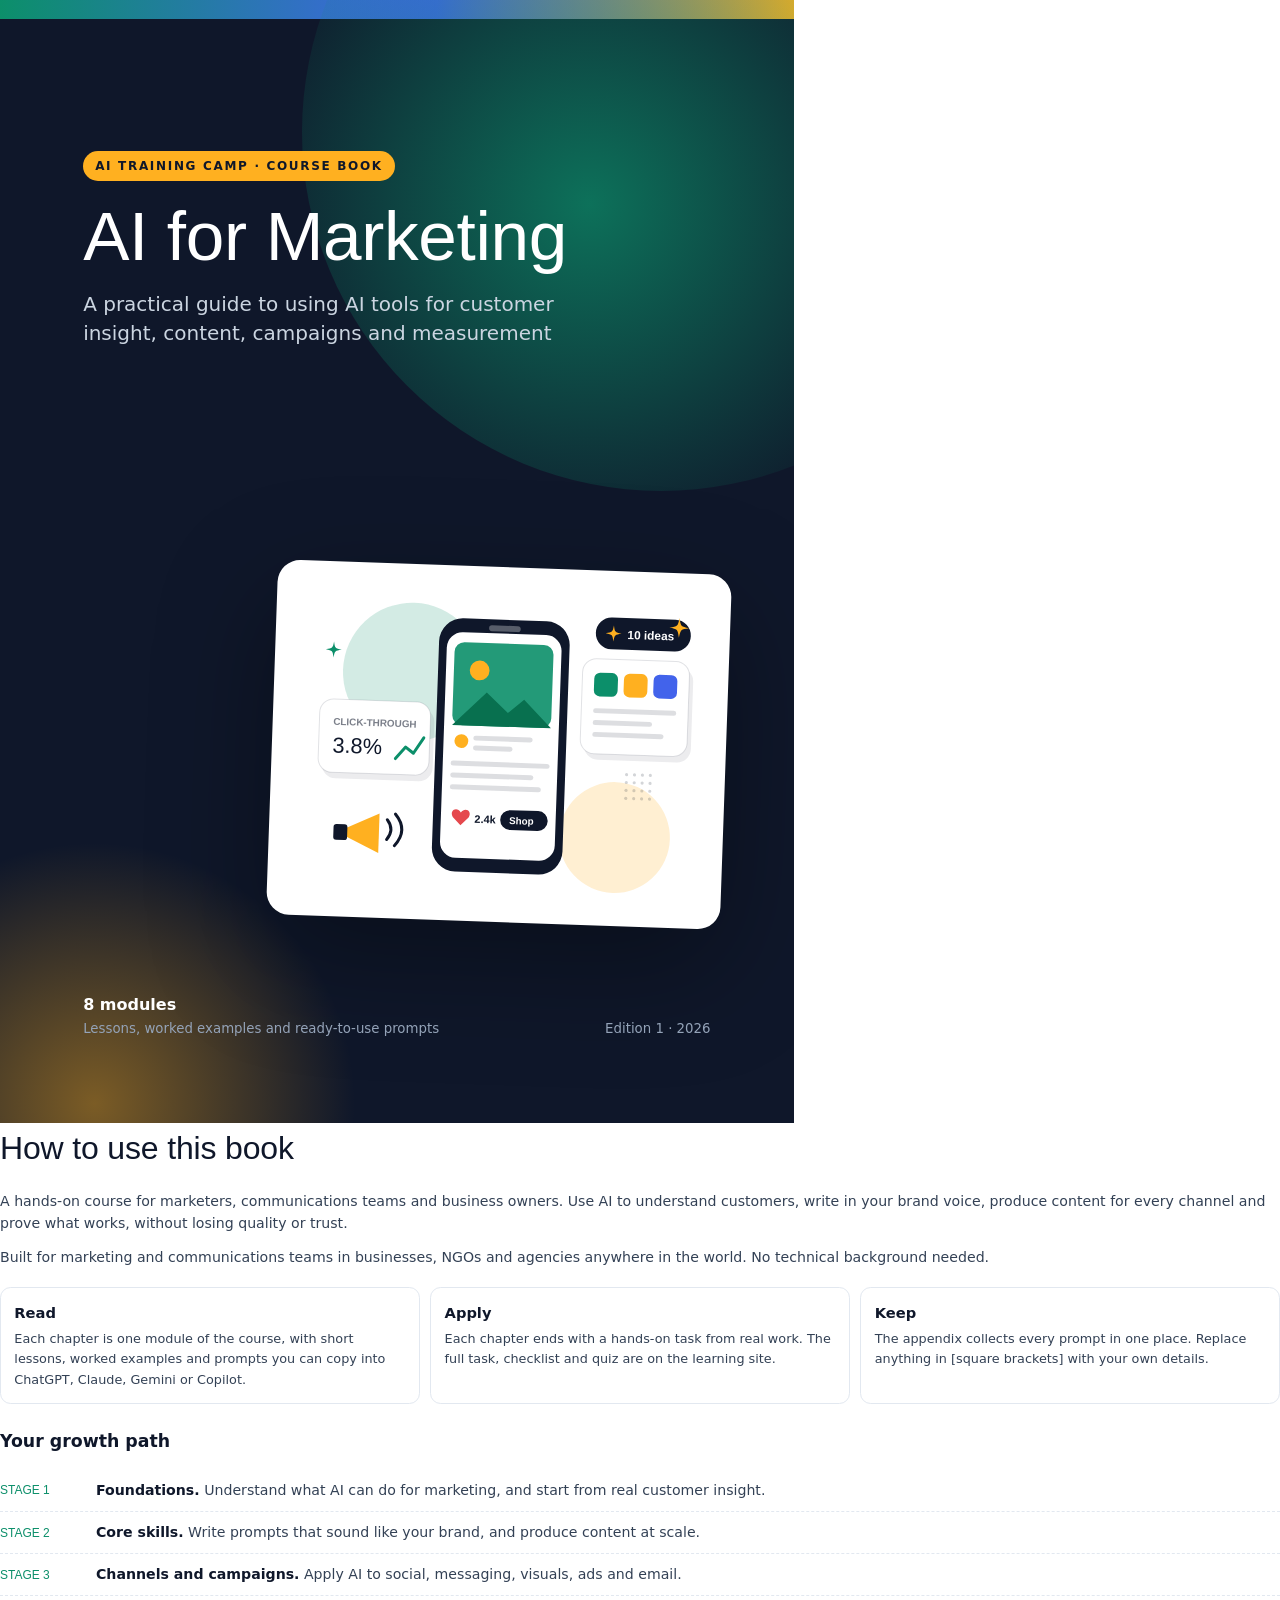
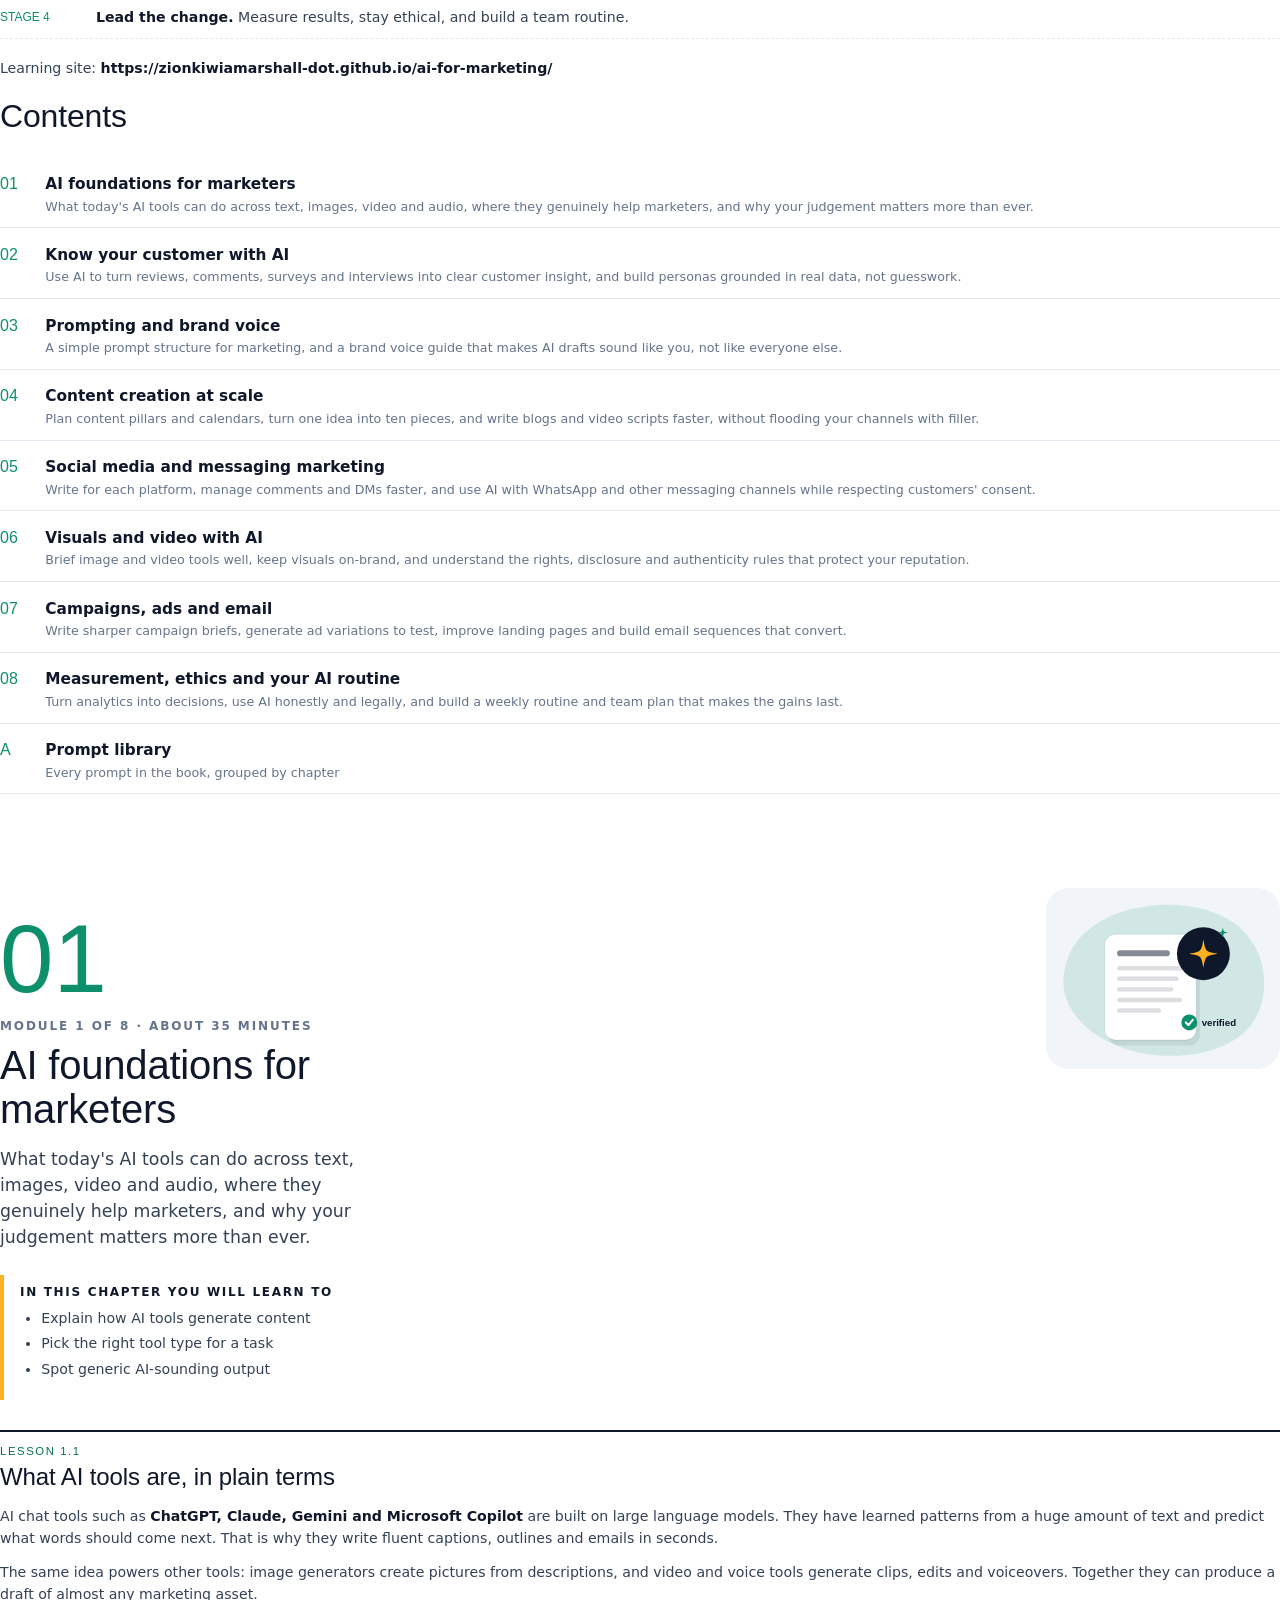
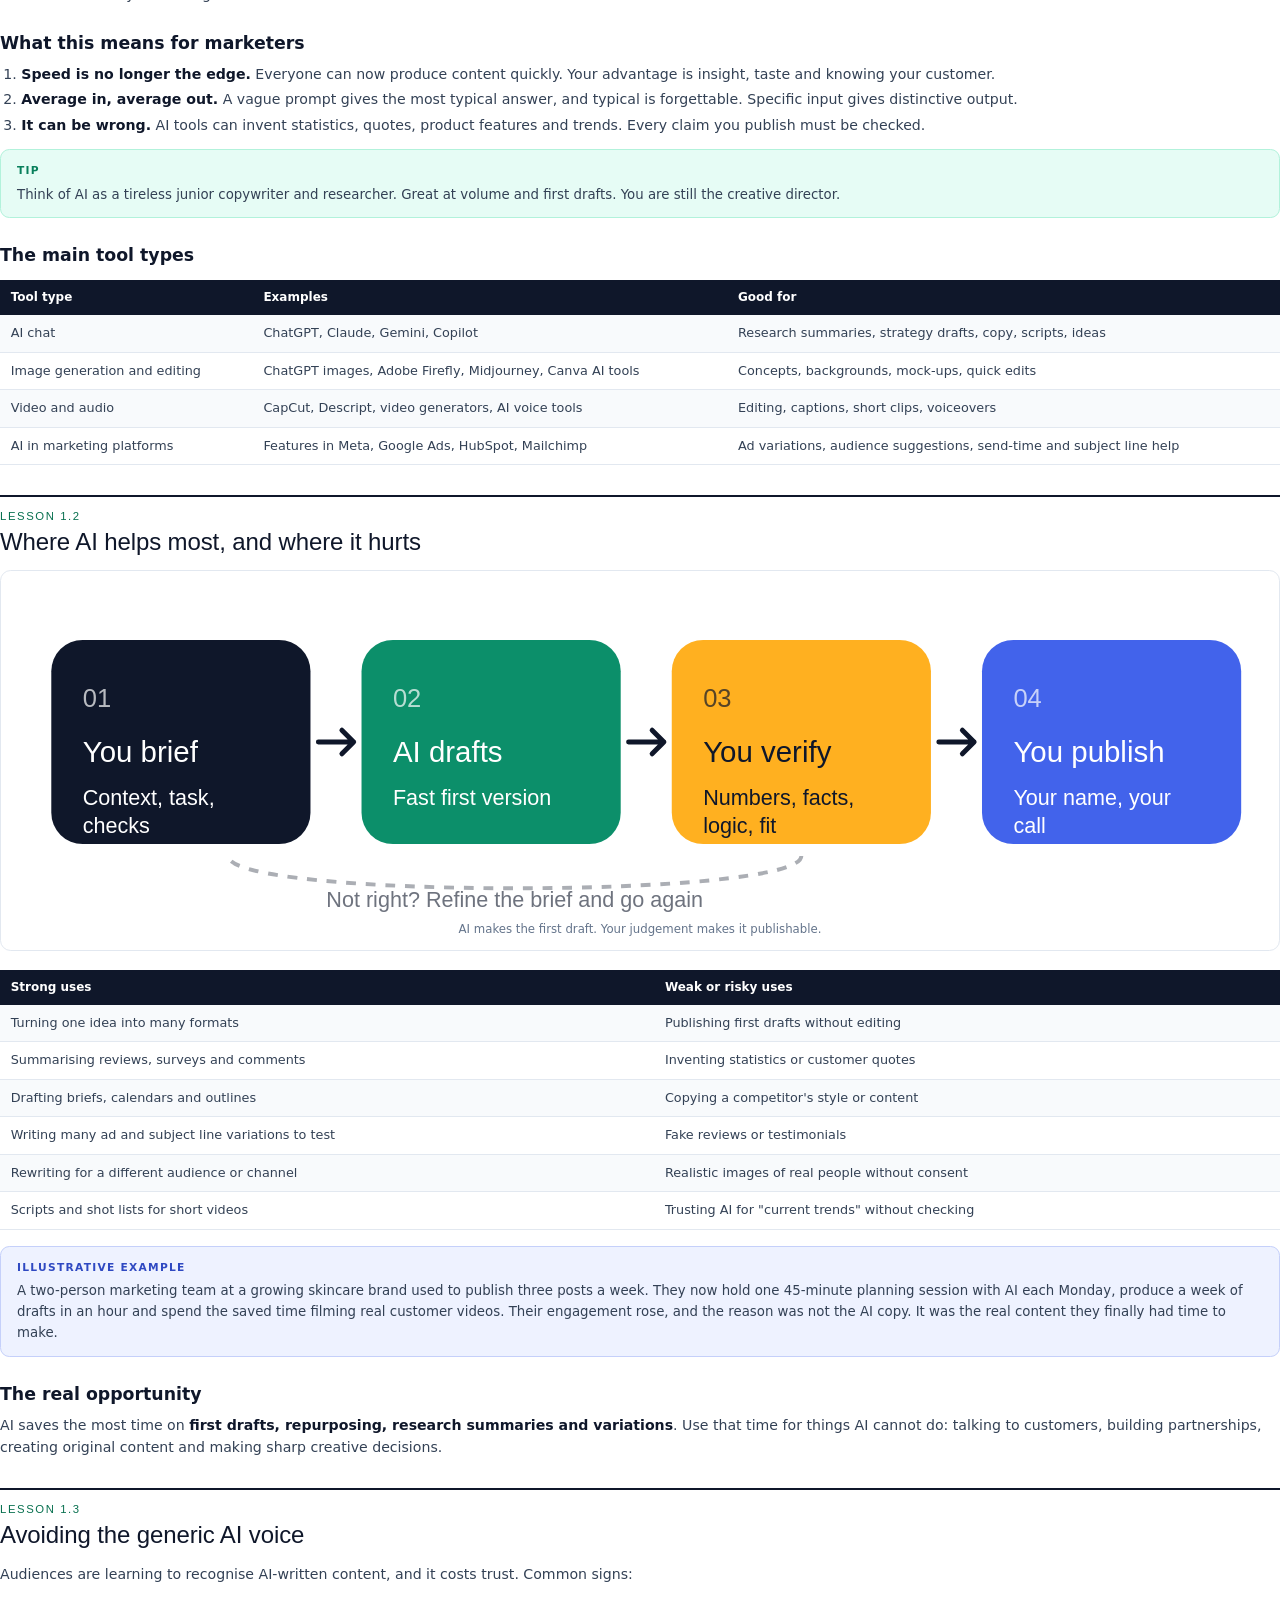
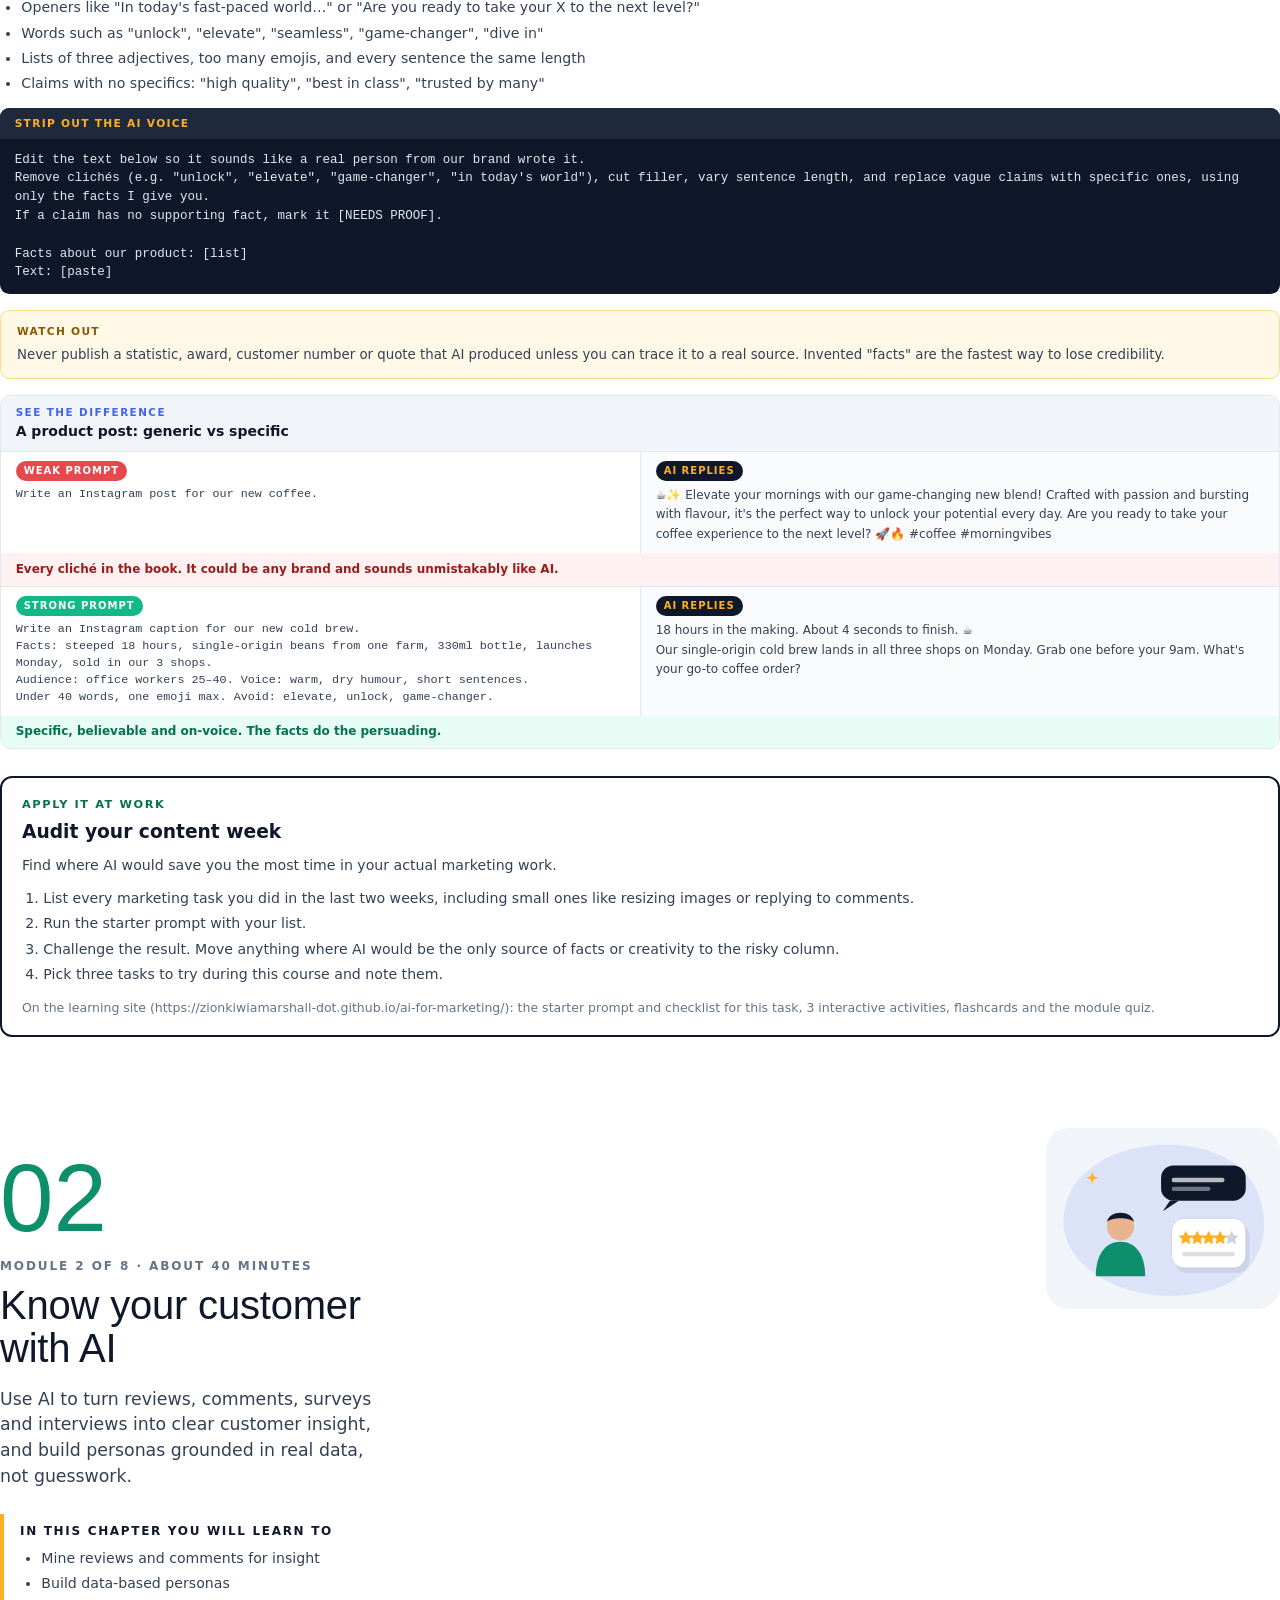
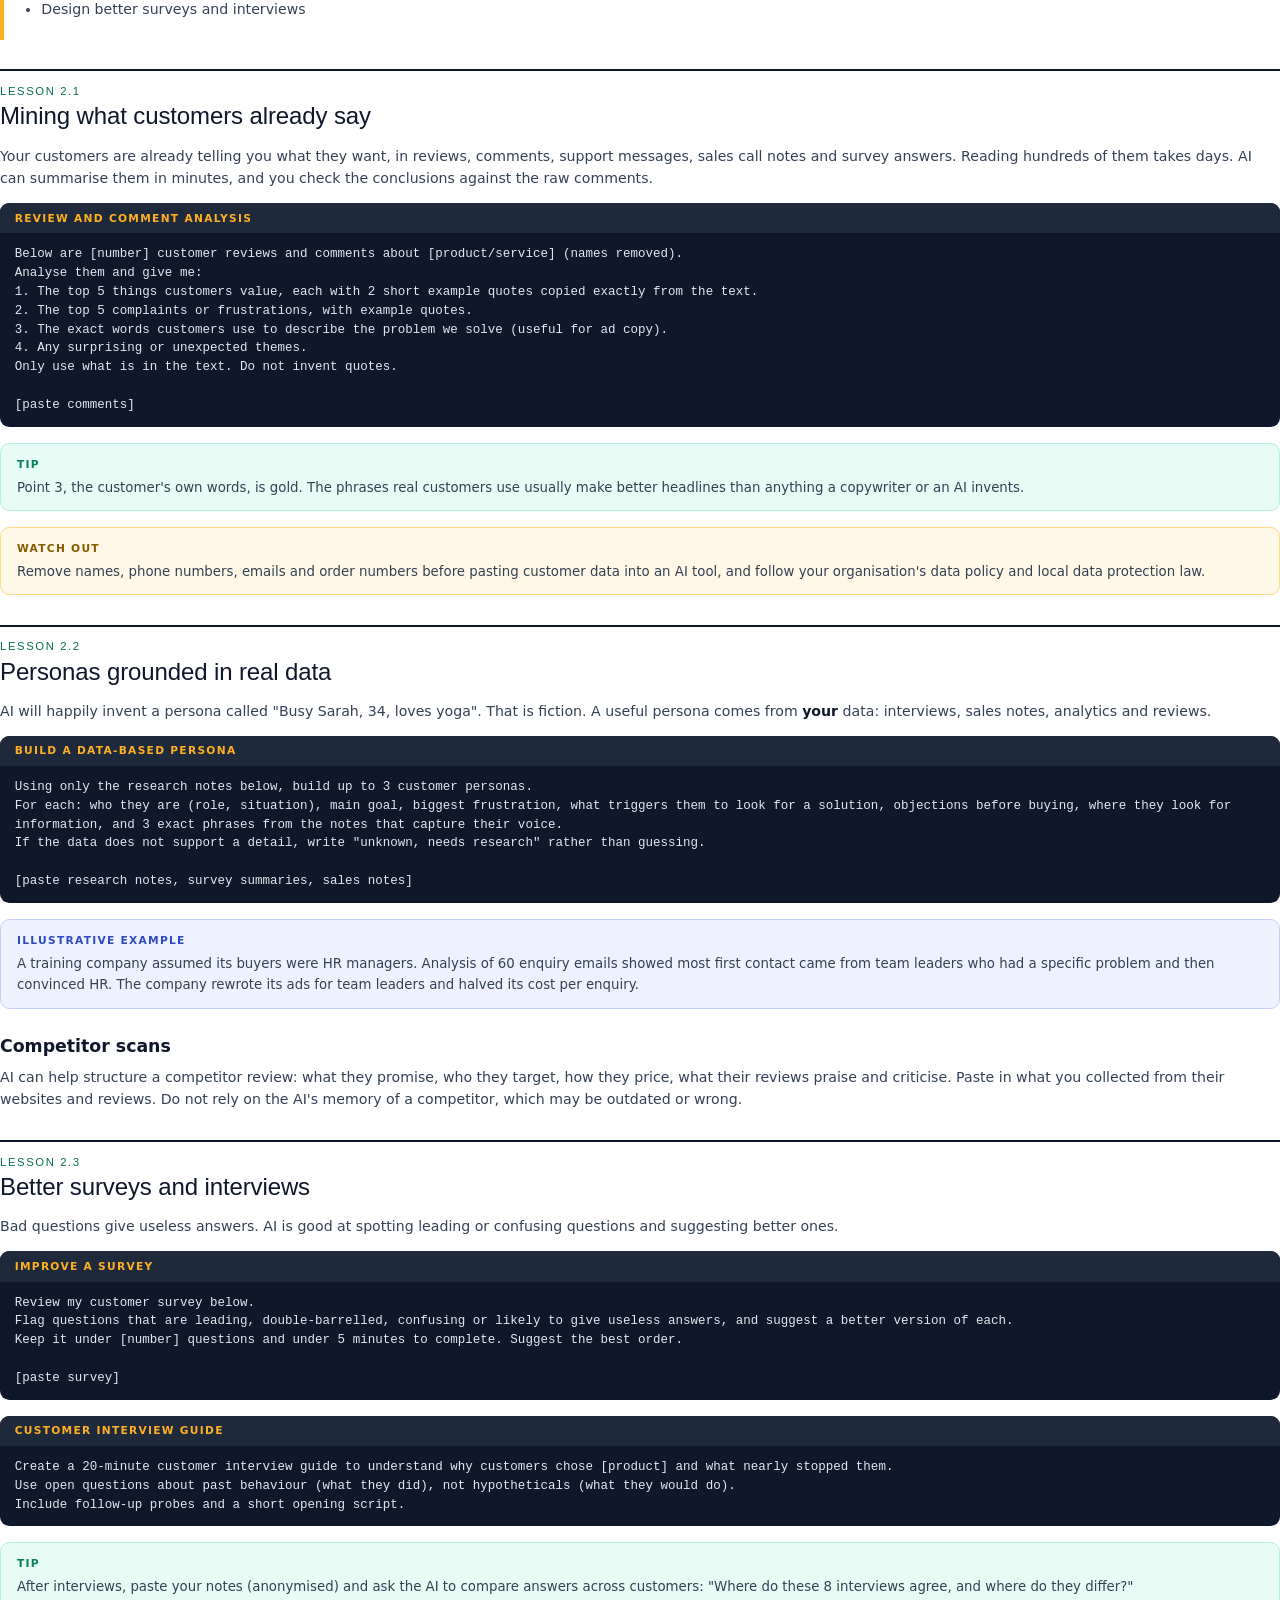
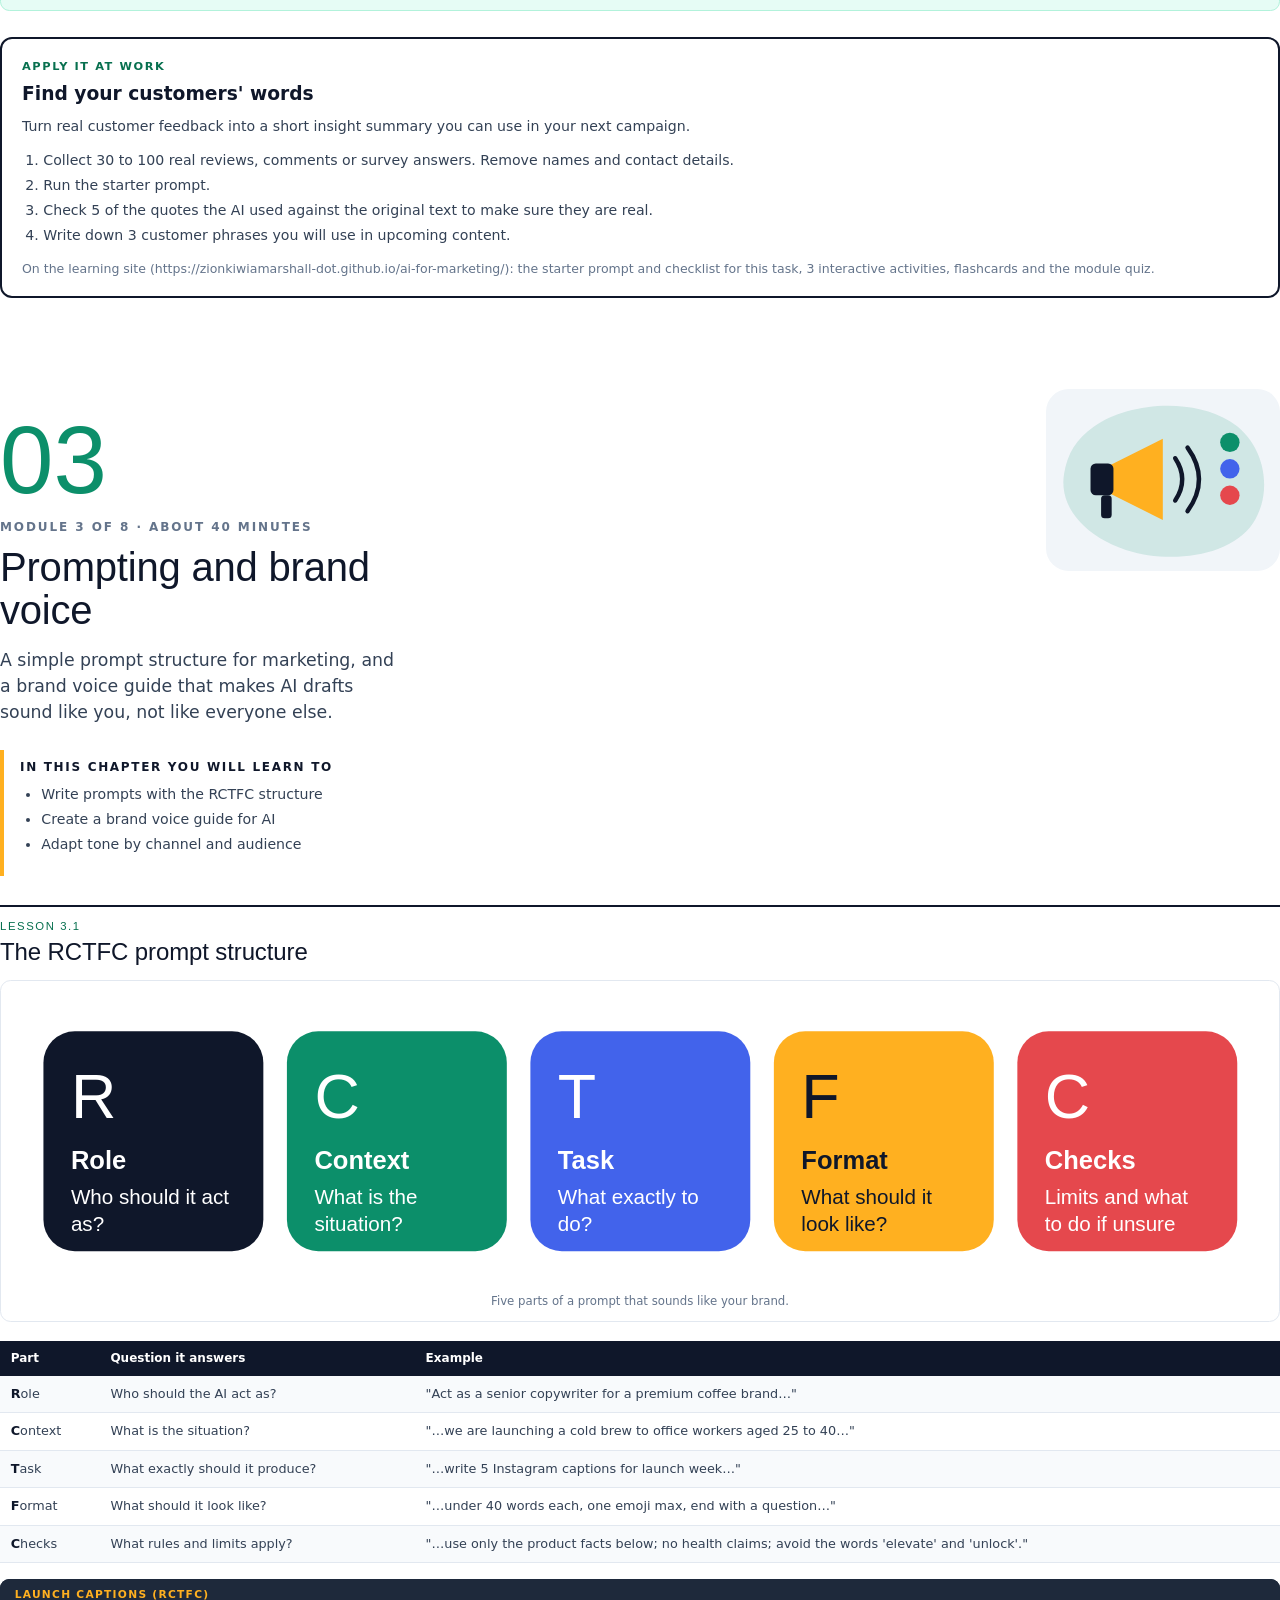
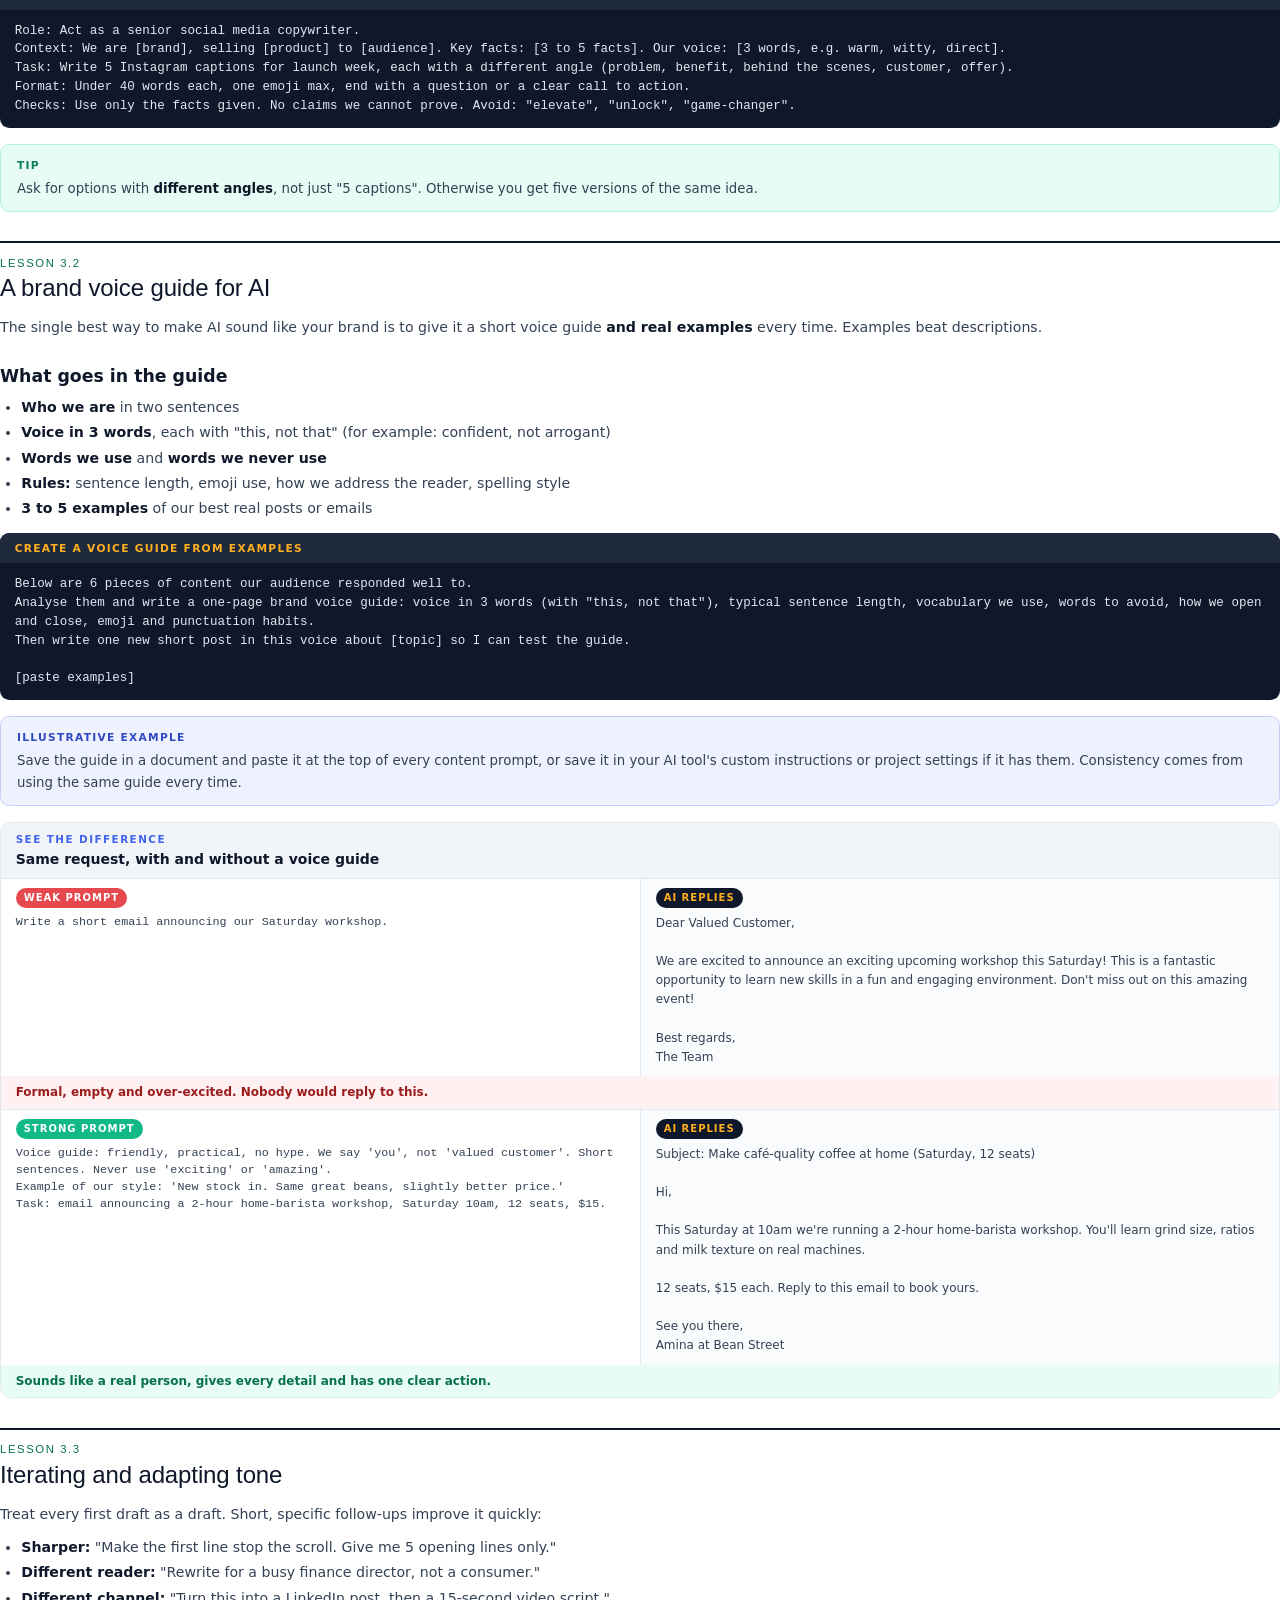
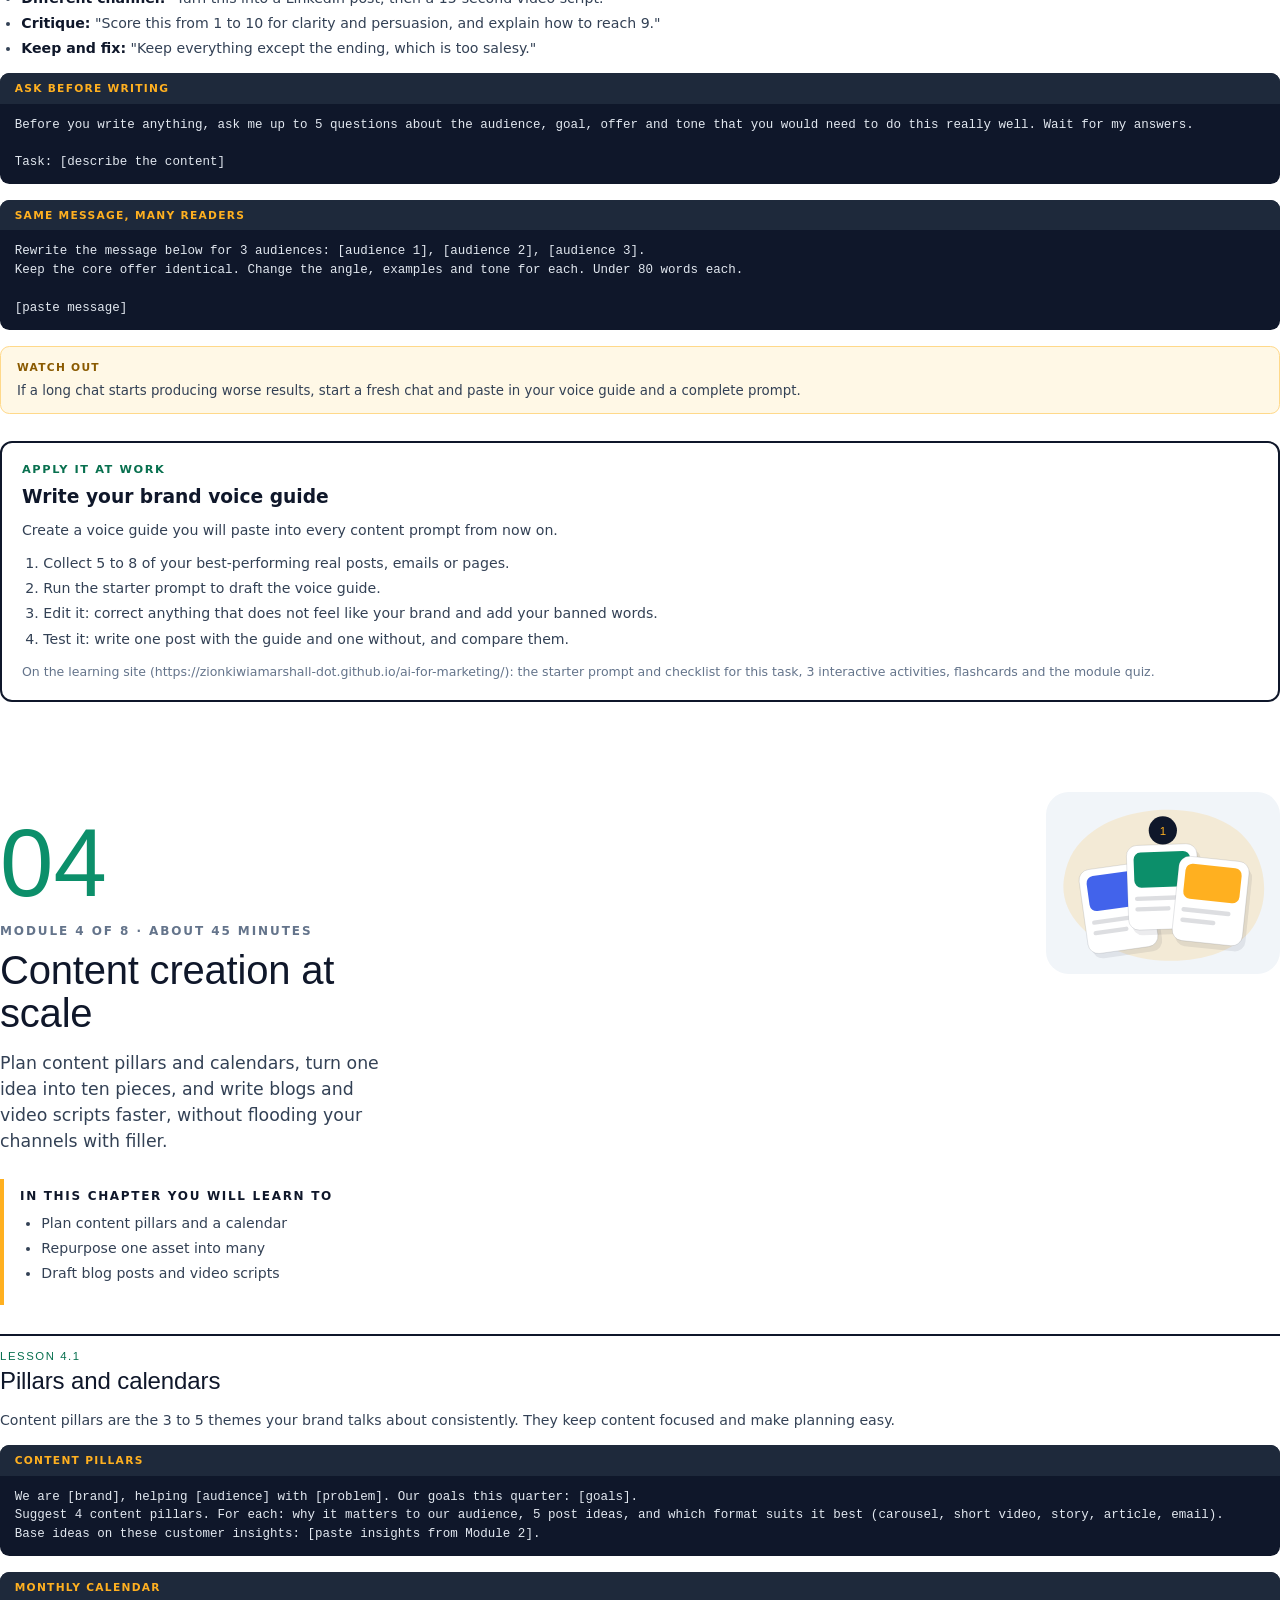
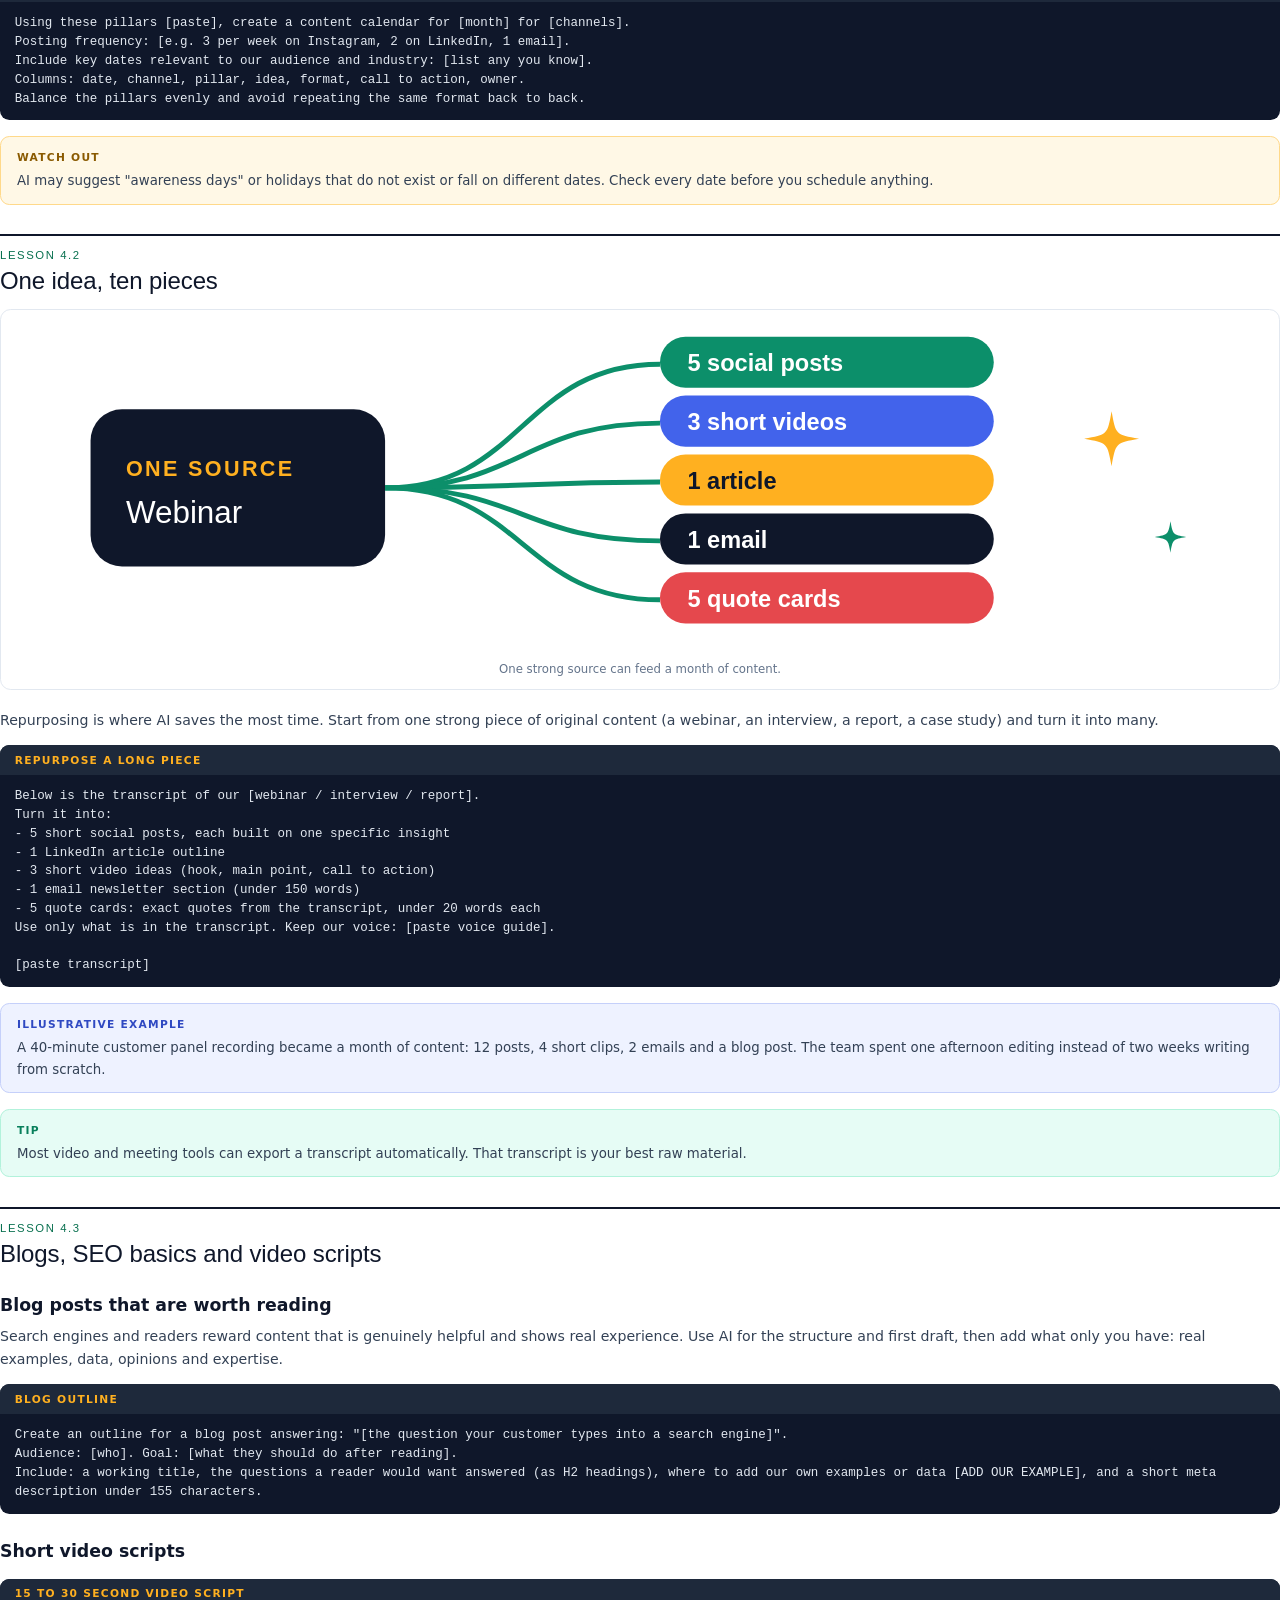
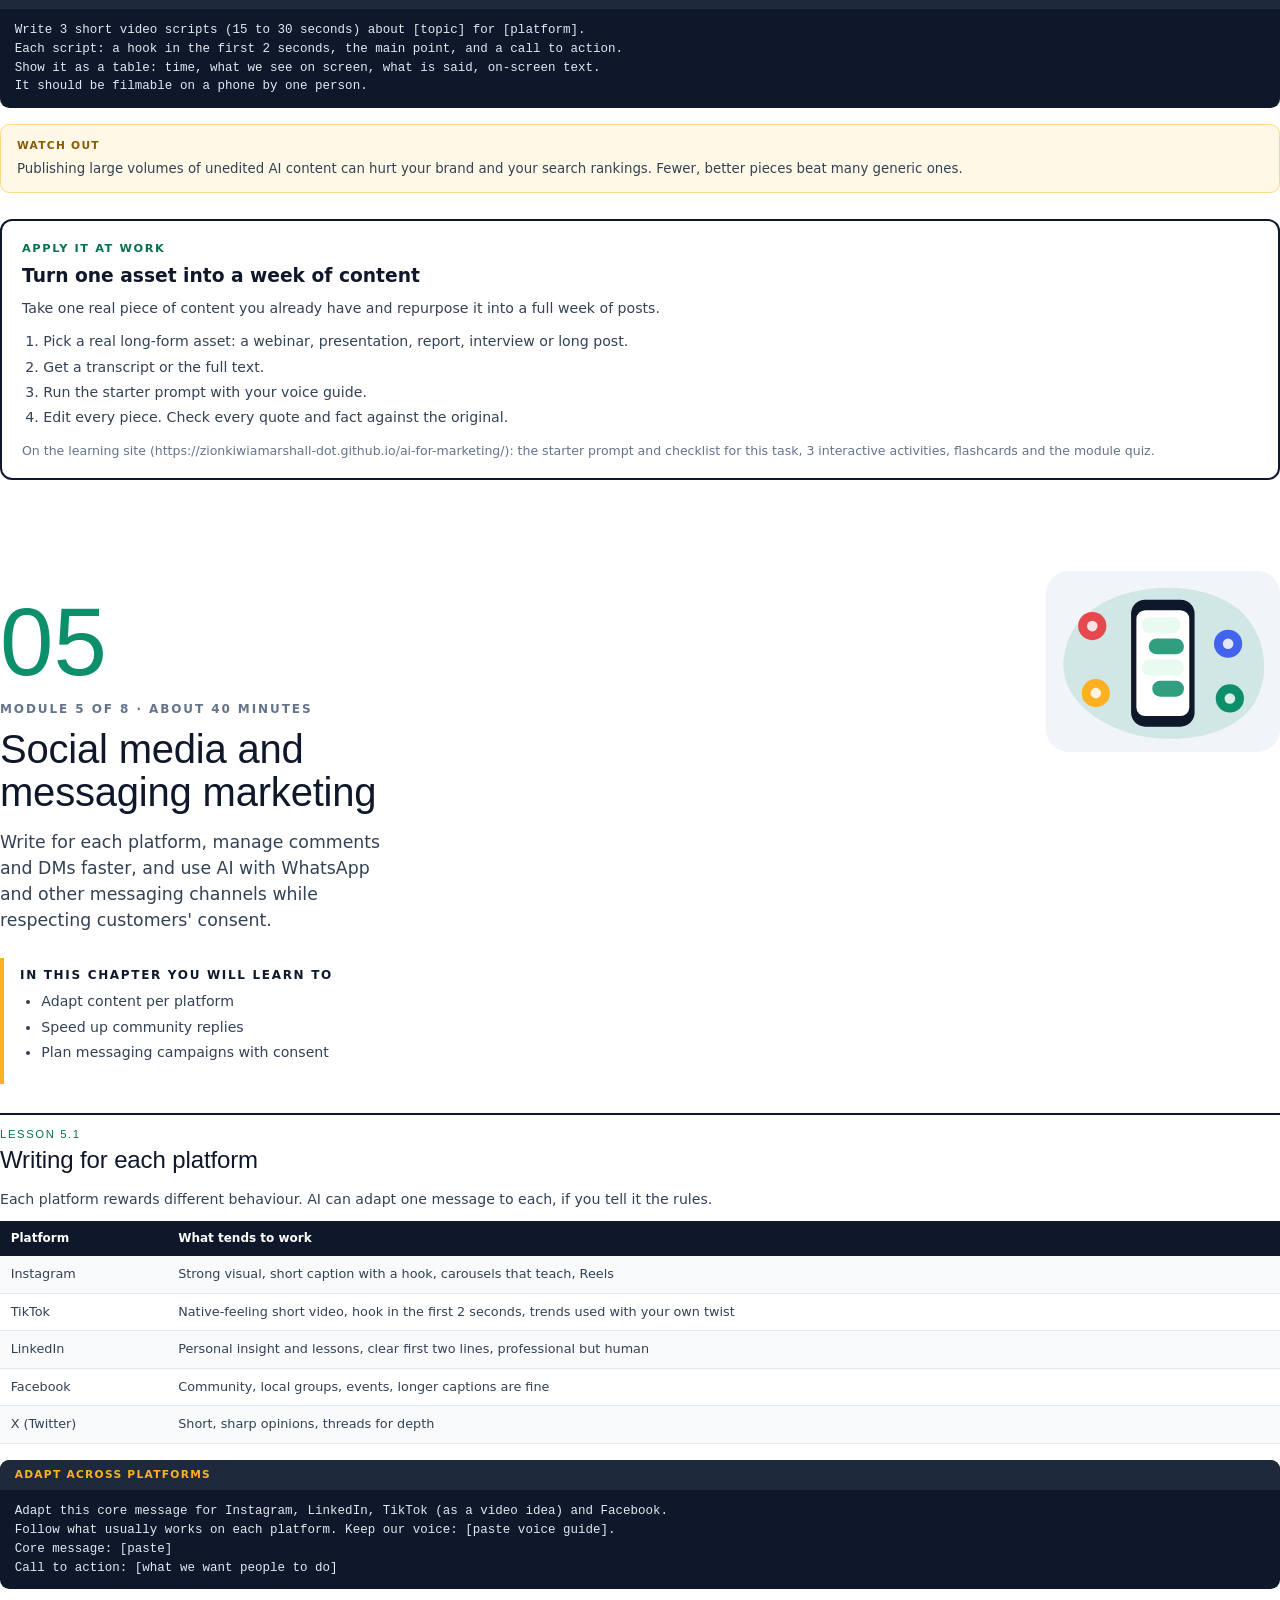
==== commit b9fa882f: "Make the course interactive and illustrated - Activity in every lesson: sort, spot the problem, scen" ====
--- a/ebook/ebook.html
+++ b/ebook/ebook.html
@@ -22,7 +22,7 @@
 .cover .glow { position: absolute; right: -60mm; top: -60mm; width: 190mm; height: 190mm; border-radius: 50%; background: radial-gradient(circle at 40% 60%, var(--primary), transparent 62%); opacity: .75; }
 .cover .glow2 { position: absolute; left: -50mm; bottom: -70mm; width: 150mm; height: 150mm; border-radius: 50%; background: radial-gradient(circle, rgba(255,176,32,.45), transparent 65%); }
 .cover .bar { position: absolute; left: 0; right: 0; top: 0; height: 5mm; background: linear-gradient(90deg, var(--primary), var(--blue) 55%, var(--gold)); }
-.cover .inner { position: absolute; left: 22mm; right: 22mm; top: 70mm; }
+.cover .inner { position: absolute; left: 22mm; right: 22mm; top: 40mm; }
 .cover .tag { display: inline-block; background: var(--gold); color: var(--ink); font-weight: 800; font-size: 9pt; letter-spacing: .14em; text-transform: uppercase; padding: 4pt 9pt; border-radius: 20pt; }
 .cover h1 { color: #fff; font-size: 52pt; line-height: 1; margin: 16pt 0 14pt; }
 .cover .sub { font-size: 15pt; line-height: 1.45; color: #CBD5E1; max-width: 140mm; }
@@ -48,8 +48,8 @@
 .chapter-open { break-before: page; padding-top: 30mm; }
 .chapter-open .num { font-family: "Archivo Black", sans-serif; font-size: 72pt; line-height: 1; color: var(--primary); }
 .chapter-open .kicker { font-size: 9pt; font-weight: 800; letter-spacing: .16em; text-transform: uppercase; color: var(--muted); margin-top: 8pt; }
-.chapter-open h1 { font-size: 30pt; line-height: 1.08; margin: 6pt 0 12pt; }
-.chapter-open .summary { font-size: 13pt; line-height: 1.5; color: var(--ink2); max-width: 150mm; }
+.chapter-open h1 { font-size: 30pt; line-height: 1.08; margin: 6pt 0 12pt; max-width: 105mm; }
+.chapter-open .summary { font-size: 13pt; line-height: 1.5; color: var(--ink2); max-width: 105mm; }
 .learn { margin: 18pt 0 0; border-left: 3pt solid var(--gold); padding: 6pt 0 6pt 12pt; }
 .learn b { display: block; font-size: 9pt; letter-spacing: .14em; text-transform: uppercase; color: var(--ink); margin-bottom: 4pt; }
 .lesson { margin-top: 22pt; }
@@ -72,6 +72,24 @@
 .apply h3 { margin: 3pt 0 5pt; font-size: 14pt; }
 .apply .online { margin-top: 8pt; font-size: 9.4pt; color: var(--muted); }
 
+.cover-art { position: absolute; right: 18mm; top: 150mm; width: 120mm; background: #fff; border-radius: 6mm; padding: 5mm; transform: rotate(2deg); box-shadow: 0 10mm 30mm rgba(0,0,0,.35); }
+.chapter-open { position: relative; }
+.chapter-art { position: absolute; right: 0; top: 24mm; width: 62mm; background: #F1F5F9; border-radius: 6mm; padding: 3mm; }
+.figure { margin: 8pt 0 14pt; border: 1px solid var(--line); border-radius: 8pt; padding: 8pt; break-inside: avoid; }
+.figure figcaption { font-size: 8.8pt; color: var(--muted); text-align: center; margin-top: 4pt; }
+.art { width: 100%; height: auto; display: block; }
+.cmp { margin: 12pt 0 14pt; border: 1px solid var(--line); border-radius: 8pt; overflow: hidden; break-inside: avoid; }
+.cmp .ch { background: #F1F5F9; padding: 6pt 11pt; font-weight: 800; color: var(--ink); font-size: 10.5pt; }
+.cmp .ch span { display: block; font-size: 7.8pt; letter-spacing: .14em; text-transform: uppercase; color: var(--blue); }
+.cmp .row { display: grid; grid-template-columns: 1fr 1fr; border-top: 1px solid var(--line); }
+.cmp .row > div { padding: 7pt 11pt; font-size: 9pt; }
+.cmp .row > div + div { border-left: 1px solid var(--line); background: #FAFBFC; }
+.cmp pre { white-space: pre-wrap; margin: 0; font-family: "Anonymous Pro", monospace; font-size: 8.8pt; line-height: 1.45; }
+.cmp .tag { display: inline-block; font-size: 7.5pt; font-weight: 800; letter-spacing: .1em; text-transform: uppercase; padding: 1.5pt 6pt; border-radius: 8pt; margin-bottom: 4pt; color: #fff; }
+.cmp .tag.w { background: #E5484D; } .cmp .tag.s { background: #12B886; } .cmp .tag.a { background: var(--ink); color: var(--gold); }
+.cmp .verdict { grid-column: 1 / -1; font-size: 9pt; font-weight: 700; padding: 5pt 11pt !important; border-left: 0 !important; }
+.cmp .verdict.w { background: #FFF1F1 !important; color: #9B1C1C; } .cmp .verdict.s { background: #E6FCF5 !important; color: #08704F; }
+.online-acts { margin-top: 6pt; font-size: 9.2pt; color: var(--ink2); }
 .appendix { break-before: page; }
 .appendix h1 { font-size: 28pt; margin: 0 0 6pt; }
 .appendix .group { font-family: "Archivo Black", sans-serif; color: var(--primary); font-size: 12pt; margin: 18pt 0 4pt; break-after: avoid; }
@@ -85,6 +103,26 @@
     <h1>AI for Marketing</h1>
     <div class="sub">A practical guide to using AI tools for customer insight, content, campaigns and measurement</div>
   </div>
+  <div class="cover-art"><svg class="art" viewBox="0 0 420 320" role="img" aria-label="A phone showing a social post with performance cards and a megaphone" xmlns="http://www.w3.org/2000/svg">
+      <circle cx="120" cy="90" r="70" fill="var(--primary)" opacity=".18"/><circle cx="330" cy="250" r="56" fill="var(--gold)" opacity=".2"/>
+      <rect x="146" y="34" width="132" height="256" rx="24" fill="var(--ink)"/><rect x="154" y="48" width="116" height="228" rx="16" fill="#fff"/>
+      <rect x="196" y="40" width="32" height="6" rx="3" fill="#fff" opacity=".3"/>
+      <rect x="162" y="58" width="100" height="84" rx="10" fill="var(--primary)" opacity=".9"/>
+      <circle cx="188" cy="86" r="10" fill="var(--gold)"/><path d="M162 142 L196 108 L218 128 L234 114 L262 142Z" fill="var(--primary-deep)"/>
+      <circle cx="172" cy="158" r="7" fill="var(--gold)"/><rect x="184" y="152" width="60" height="5" rx="2.5" fill="var(--ink)" opacity="0.14"/><rect x="184" y="162" width="40" height="5" rx="2.5" fill="var(--ink)" opacity="0.14"/>
+      <rect x="162" y="178" width="100" height="5" rx="2.5" fill="var(--ink)" opacity="0.14"/><rect x="162" y="190" width="84" height="5" rx="2.5" fill="var(--ink)" opacity="0.14"/><rect x="162" y="202" width="92" height="5" rx="2.5" fill="var(--ink)" opacity="0.14"/>
+      <g transform="translate(166 226)"><path d="M8 4c-4-6-12-2-8 5l8 8 8-8c4-7-4-11-8-5z" fill="#E5484D"/><text x="22" y="14" font-family="DM Sans, sans-serif" font-size="11" font-weight="700" fill="var(--ink)">2.4k</text></g>
+      <rect x="214" y="226" width="48" height="20" rx="10" fill="var(--ink)"/><text x="223" y="240" font-family="DM Sans, sans-serif" font-size="10" font-weight="800" fill="#fff">Shop</text>
+      <rect x="32" y="126" width="112" height="74" rx="14" fill="var(--ink)" opacity=".08"/><rect x="28" y="120" width="112" height="74" rx="14" fill="#fff" stroke="var(--ink)" stroke-opacity=".12"/>
+      <text x="42" y="146" font-family="DM Sans, sans-serif" font-size="10" font-weight="700" fill="var(--ink)" opacity=".55">CLICK-THROUGH</text>
+      <text x="42" y="174" font-family="Archivo Black, sans-serif" font-size="22" fill="var(--ink)">3.8%</text>
+      <path d="M106 178 l10 -12 8 6 10 -16" stroke="var(--primary)" stroke-width="3" fill="none" stroke-linecap="round" stroke-linejoin="round"/>
+      <rect x="296" y="76" width="108" height="96" rx="14" fill="var(--ink)" opacity=".08"/><rect x="292" y="70" width="108" height="96" rx="14" fill="#fff" stroke="var(--ink)" stroke-opacity=".12"/>
+      <rect x="304" y="84" width="24" height="24" rx="6" fill="var(--primary)"/><rect x="334" y="84" width="24" height="24" rx="6" fill="var(--gold)"/><rect x="364" y="84" width="24" height="24" rx="6" fill="var(--blue)"/>
+      <rect x="304" y="120" width="84" height="5" rx="2.5" fill="var(--ink)" opacity="0.14"/><rect x="304" y="132" width="60" height="5" rx="2.5" fill="var(--ink)" opacity="0.14"/><rect x="304" y="144" width="72" height="5" rx="2.5" fill="var(--ink)" opacity="0.14"/>
+      <g transform="translate(330 44)"><rect x="-26" y="-16" width="96" height="32" rx="16" fill="var(--ink)"/><path d="M-8 -8C-6.8 -1.2 -6.8 -1.2 0 0C-6.8 1.2 -6.8 1.2 -8 8C-9.2 1.2 -9.2 1.2 -16 0C-9.2 -1.2 -9.2 -1.2 -8 -8Z" fill="var(--gold)"/><text x="6" y="5" font-family="DM Sans, sans-serif" font-weight="800" font-size="12" fill="#fff">10 ideas</text></g>
+      <g transform="translate(58 250)"><path d="M0 0 L34 -16 L34 24 L0 8Z" fill="var(--gold)"/><rect x="-12" y="-4" width="14" height="16" rx="3" fill="var(--ink)"/><path d="M42 -10 q8 10 0 20 M50 -16 q14 16 0 32" stroke="var(--ink)" stroke-width="3" fill="none" stroke-linecap="round"/></g>
+      <path d="M388 26C389.5 34.5 389.5 34.5 398 36C389.5 37.5 389.5 37.5 388 46C386.5 37.5 386.5 37.5 378 36C386.5 34.5 386.5 34.5 388 26Z" fill="var(--gold)"/><path d="M40 62C41.2 68.8 41.2 68.8 48 70C41.2 71.2 41.2 71.2 40 78C38.8 71.2 38.8 71.2 32 70C38.8 68.8 38.8 68.8 40 62Z" fill="var(--primary)"/><circle cx="340" cy="186" r="1.6" fill="var(--ink)" opacity=".18"/><circle cx="348" cy="186" r="1.6" fill="var(--ink)" opacity=".18"/><circle cx="356" cy="186" r="1.6" fill="var(--ink)" opacity=".18"/><circle cx="364" cy="186" r="1.6" fill="var(--ink)" opacity=".18"/><circle cx="340" cy="194" r="1.6" fill="var(--ink)" opacity=".18"/><circle cx="348" cy="194" r="1.6" fill="var(--ink)" opacity=".18"/><circle cx="356" cy="194" r="1.6" fill="var(--ink)" opacity=".18"/><circle cx="364" cy="194" r="1.6" fill="var(--ink)" opacity=".18"/><circle cx="340" cy="202" r="1.6" fill="var(--ink)" opacity=".18"/><circle cx="348" cy="202" r="1.6" fill="var(--ink)" opacity=".18"/><circle cx="356" cy="202" r="1.6" fill="var(--ink)" opacity=".18"/><circle cx="364" cy="202" r="1.6" fill="var(--ink)" opacity=".18"/><circle cx="340" cy="210" r="1.6" fill="var(--ink)" opacity=".18"/><circle cx="348" cy="210" r="1.6" fill="var(--ink)" opacity=".18"/><circle cx="356" cy="210" r="1.6" fill="var(--ink)" opacity=".18"/><circle cx="364" cy="210" r="1.6" fill="var(--ink)" opacity=".18"/></svg></div>
   <div class="foot"><div><b>8 modules</b>Lessons, worked examples and ready-to-use prompts</div><div>Edition 1 · 2026</div></div>
 </section>
 <section class="front">
@@ -108,6 +146,10 @@
   </ul>
 </section>
 <section class="chapter-open">
+  <div class="chapter-art"><svg class="art" viewBox="0 0 240 180" role="img" aria-label="An AI spark beside a document being verified" xmlns="http://www.w3.org/2000/svg"><path d="M42 30C78 4 150 -4 196 24C236 48 246 104 222 140C196 178 128 186 78 170C30 154 2 120 8 84C12 60 22 44 42 30Z" fill="var(--primary)" opacity="0.14"/>
+      <rect x="58" y="46" width="104" height="120" rx="12" fill="var(--ink)" opacity=".08"/><rect x="54" y="40" width="104" height="120" rx="12" fill="#fff" stroke="var(--ink)" stroke-opacity=".12"/><rect x="68" y="58" width="60" height="7" rx="3.5" fill="var(--ink)" opacity="0.5"/><rect x="68" y="76" width="76" height="5" rx="2.5" fill="var(--ink)" opacity="0.14"/><rect x="68" y="88" width="70" height="5" rx="2.5" fill="var(--ink)" opacity="0.14"/><rect x="68" y="100" width="64" height="5" rx="2.5" fill="var(--ink)" opacity="0.14"/><rect x="68" y="112" width="74" height="5" rx="2.5" fill="var(--ink)" opacity="0.14"/><rect x="68" y="124" width="50" height="5" rx="2.5" fill="var(--ink)" opacity="0.14"/>
+      <circle cx="166" cy="62" r="30" fill="var(--ink)"/><path d="M166 46C168.4 59.6 168.4 59.6 182 62C168.4 64.4 168.4 64.4 166 78C163.6 64.4 163.6 64.4 150 62C163.6 59.6 163.6 59.6 166 46Z" fill="var(--gold)"/><path d="M188 32C188.9 37.1 188.9 37.1 194 38C188.9 38.9 188.9 38.9 188 44C187.1 38.9 187.1 38.9 182 38C187.1 37.1 187.1 37.1 188 32Z" fill="var(--primary)"/>
+      <circle cx="150" cy="140" r="9" fill="var(--primary)"/><path d="M146 140l3 3 5-6" stroke="#fff" stroke-width="2.4" fill="none" stroke-linecap="round" stroke-linejoin="round"/><text x="164" y="144" font-family="DM Sans, sans-serif" font-size="11" font-weight="800" fill="var(--ink)">verified</text></svg></div>
   <div class="num">01</div>
   <div class="kicker">Module 1 of 8 · about 35 minutes</div>
   <h1>AI foundations for marketers</h1>
@@ -131,7 +173,21 @@
 <tr><td>Image generation and editing</td><td>ChatGPT images, Adobe Firefly, Midjourney, Canva AI tools</td><td>Concepts, backgrounds, mock-ups, quick edits</td></tr>
 <tr><td>Video and audio</td><td>CapCut, Descript, video generators, AI voice tools</td><td>Editing, captions, short clips, voiceovers</td></tr>
 <tr><td>AI in marketing platforms</td><td>Features in Meta, Google Ads, HubSpot, Mailchimp</td><td>Ad variations, audience suggestions, send-time and subject line help</td></tr>
-</table></section><section class="lesson"><h2><small>Lesson 1.2</small>Where AI helps most, and where it hurts</h2>
+</table></section><section class="lesson"><h2><small>Lesson 1.2</small>Where AI helps most, and where it hurts</h2><figure class="figure"><svg class="art" viewBox="0 0 640 170" role="img" aria-label="Brief, AI drafts, you verify, you publish" xmlns="http://www.w3.org/2000/svg">
+      
+        <g transform="translate(20 30)"><rect width="132" height="104" rx="16" fill="var(--ink)"/><text x="16" y="34" font-family="Archivo Black, sans-serif" font-size="13" fill="#fff" opacity=".7">01</text>
+        <text x="16" y="62" font-family="Archivo Black, sans-serif" font-size="15" fill="#fff">You brief</text><text x="16" y="84" text-anchor="start" font-family="DM Sans, sans-serif" font-size="11" font-weight="500" fill="#fff"><tspan x="16" dy="0">Context, task,</tspan><tspan x="16" dy="14.3">checks</tspan></text></g>
+        <path d="M156 82 h18 m-6 -6 l6 6 -6 6" stroke="var(--ink)" stroke-width="2.5" fill="none" stroke-linecap="round" stroke-linejoin="round"/>
+        <g transform="translate(178 30)"><rect width="132" height="104" rx="16" fill="var(--primary)"/><text x="16" y="34" font-family="Archivo Black, sans-serif" font-size="13" fill="#fff" opacity=".7">02</text>
+        <text x="16" y="62" font-family="Archivo Black, sans-serif" font-size="15" fill="#fff">AI drafts</text><text x="16" y="84" text-anchor="start" font-family="DM Sans, sans-serif" font-size="11" font-weight="500" fill="#fff"><tspan x="16" dy="0">Fast first version</tspan></text></g>
+        <path d="M314 82 h18 m-6 -6 l6 6 -6 6" stroke="var(--ink)" stroke-width="2.5" fill="none" stroke-linecap="round" stroke-linejoin="round"/>
+        <g transform="translate(336 30)"><rect width="132" height="104" rx="16" fill="var(--gold)"/><text x="16" y="34" font-family="Archivo Black, sans-serif" font-size="13" fill="var(--ink)" opacity=".7">03</text>
+        <text x="16" y="62" font-family="Archivo Black, sans-serif" font-size="15" fill="var(--ink)">You verify</text><text x="16" y="84" text-anchor="start" font-family="DM Sans, sans-serif" font-size="11" font-weight="500" fill="var(--ink)"><tspan x="16" dy="0">Numbers, facts,</tspan><tspan x="16" dy="14.3">logic, fit</tspan></text></g>
+        <path d="M472 82 h18 m-6 -6 l6 6 -6 6" stroke="var(--ink)" stroke-width="2.5" fill="none" stroke-linecap="round" stroke-linejoin="round"/>
+        <g transform="translate(494 30)"><rect width="132" height="104" rx="16" fill="var(--blue)"/><text x="16" y="34" font-family="Archivo Black, sans-serif" font-size="13" fill="#fff" opacity=".7">04</text>
+        <text x="16" y="62" font-family="Archivo Black, sans-serif" font-size="15" fill="#fff">You publish</text><text x="16" y="84" text-anchor="start" font-family="DM Sans, sans-serif" font-size="11" font-weight="500" fill="#fff"><tspan x="16" dy="0">Your name, your</tspan><tspan x="16" dy="14.3">call</tspan></text></g>
+        
+      <path d="M402 140 C402 162 110 162 110 140" stroke="var(--ink)" stroke-opacity=".35" stroke-width="2" fill="none" stroke-dasharray="5 5"/><text x="256" y="166" text-anchor="middle" font-family="DM Sans, sans-serif" font-size="11" fill="var(--ink)" opacity=".6">Not right? Refine the brief and go again</text></svg><figcaption>AI makes the first draft. Your judgement makes it publishable.</figcaption></figure>
 <table>
 <tr><th>Strong uses</th><th>Weak or risky uses</th></tr>
 <tr><td>Turning one idea into many formats</td><td>Publishing first drafts without editing</td></tr>
@@ -157,15 +213,23 @@
 
 Facts about our product: [list]
 Text: [paste]</pre></div>
-<div class="callout warn"><span class="label">Watch out</span><p>Never publish a statistic, award, customer number or quote that AI produced unless you can trace it to a real source. Invented "facts" are the fastest way to lose credibility.</p></div></section>
+<div class="callout warn"><span class="label">Watch out</span><p>Never publish a statistic, award, customer number or quote that AI produced unless you can trace it to a real source. Invented "facts" are the fastest way to lose credibility.</p></div><div class="cmp"><div class="ch"><span>See the difference</span>A product post: generic vs specific</div><div class="row"><div><span class="tag w">Weak prompt</span><pre>Write an Instagram post for our new coffee.</pre></div><div><span class="tag a">AI replies</span><div>☕✨ Elevate your mornings with our game-changing new blend! Crafted with passion and bursting with flavour, it's the perfect way to unlock your potential every day. Are you ready to take your coffee experience to the next level? 🚀🔥 #coffee #morningvibes</div></div><div class="verdict w">Every cliché in the book. It could be any brand and sounds unmistakably like AI.</div></div><div class="row"><div><span class="tag s">Strong prompt</span><pre>Write an Instagram caption for our new cold brew.
+Facts: steeped 18 hours, single-origin beans from one farm, 330ml bottle, launches Monday, sold in our 3 shops.
+Audience: office workers 25–40. Voice: warm, dry humour, short sentences.
+Under 40 words, one emoji max. Avoid: elevate, unlock, game-changer.</pre></div><div><span class="tag a">AI replies</span><div>18 hours in the making. About 4 seconds to finish. ☕<br>Our single-origin cold brew lands in all three shops on Monday. Grab one before your 9am. What's your go-to coffee order?</div></div><div class="verdict s">Specific, believable and on-voice. The facts do the persuading.</div></div></div></section>
 <div class="apply">
   <div class="k">Apply it at work</div>
   <h3>Audit your content week</h3>
   <p>Find where AI would save you the most time in your actual marketing work.</p>
   <ol><li>List every marketing task you did in the last two weeks, including small ones like resizing images or replying to comments.</li><li>Run the starter prompt with your list.</li><li>Challenge the result. Move anything where AI would be the only source of facts or creativity to the risky column.</li><li>Pick three tasks to try during this course and note them.</li></ol>
-  <div class="online">The starter prompt, completion checklist and module quiz for this task are on the learning site (https://zionkiwiamarshall-dot.github.io/ai-for-marketing/).</div>
+  <div class="online">On the learning site (https://zionkiwiamarshall-dot.github.io/ai-for-marketing/): the starter prompt and checklist for this task, 3 interactive activities, flashcards and the module quiz.</div>
 </div>
 <section class="chapter-open">
+  <div class="chapter-art"><svg class="art" viewBox="0 0 240 180" role="img" aria-label="A customer with a speech bubble and a star review" xmlns="http://www.w3.org/2000/svg"><path d="M42 30C78 4 150 -4 196 24C236 48 246 104 222 140C196 178 128 186 78 170C30 154 2 120 8 84C12 60 22 44 42 30Z" fill="var(--blue)" opacity="0.12"/>
+      <g transform="translate(72 136) scale(1.4)"><circle cx="0" cy="-26" r="11" fill="#E8B48F"/><path d="M-11 -30c2-10 20-10 22 0c-4-4-18-4-22 0z" fill="var(--ink)"/><path d="M-20 14c0-18 8-28 20-28s20 10 20 28z" fill="var(--primary)"/></g>
+      <rect x="118" y="30" width="96" height="40" rx="14" fill="var(--ink)"/><path d="M128 70 l-8 12 18-12z" fill="var(--ink)"/><rect x="130" y="44" width="60" height="5" rx="2.5" fill="#fff" opacity="0.7"/><rect x="130" y="54" width="44" height="5" rx="2.5" fill="#fff" opacity="0.4"/>
+      <rect x="134" y="96" width="84" height="56" rx="14" fill="var(--ink)" opacity=".08"/><rect x="130" y="90" width="84" height="56" rx="14" fill="#fff" stroke="var(--ink)" stroke-opacity=".12"/><path d="M146 104 l2.5 5 5.5 .8 -4 3.9 1 5.5 -5-2.6 -5 2.6 1-5.5 -4-3.9 5.5-.8z" fill="var(--gold)"/><path d="M159 104 l2.5 5 5.5 .8 -4 3.9 1 5.5 -5-2.6 -5 2.6 1-5.5 -4-3.9 5.5-.8z" fill="var(--gold)"/><path d="M172 104 l2.5 5 5.5 .8 -4 3.9 1 5.5 -5-2.6 -5 2.6 1-5.5 -4-3.9 5.5-.8z" fill="var(--gold)"/><path d="M185 104 l2.5 5 5.5 .8 -4 3.9 1 5.5 -5-2.6 -5 2.6 1-5.5 -4-3.9 5.5-.8z" fill="var(--gold)"/><path d="M198 104 l2.5 5 5.5 .8 -4 3.9 1 5.5 -5-2.6 -5 2.6 1-5.5 -4-3.9 5.5-.8z" fill="#CBD5E1"/><rect x="142" y="128" width="60" height="5" rx="2.5" fill="var(--ink)" opacity="0.14"/>
+      <path d="M40 36C41.2 42.8 41.2 42.8 48 44C41.2 45.2 41.2 45.2 40 52C38.8 45.2 38.8 45.2 32 44C38.8 42.8 38.8 42.8 40 36Z" fill="var(--gold)"/></svg></div>
   <div class="num">02</div>
   <div class="kicker">Module 2 of 8 · about 40 minutes</div>
   <h1>Know your customer with AI</h1>
@@ -209,16 +273,36 @@
   <h3>Find your customers' words</h3>
   <p>Turn real customer feedback into a short insight summary you can use in your next campaign.</p>
   <ol><li>Collect 30 to 100 real reviews, comments or survey answers. Remove names and contact details.</li><li>Run the starter prompt.</li><li>Check 5 of the quotes the AI used against the original text to make sure they are real.</li><li>Write down 3 customer phrases you will use in upcoming content.</li></ol>
-  <div class="online">The starter prompt, completion checklist and module quiz for this task are on the learning site (https://zionkiwiamarshall-dot.github.io/ai-for-marketing/).</div>
+  <div class="online">On the learning site (https://zionkiwiamarshall-dot.github.io/ai-for-marketing/): the starter prompt and checklist for this task, 3 interactive activities, flashcards and the module quiz.</div>
 </div>
 <section class="chapter-open">
+  <div class="chapter-art"><svg class="art" viewBox="0 0 240 180" role="img" aria-label="A megaphone with a brand colour palette" xmlns="http://www.w3.org/2000/svg"><path d="M42 30C78 4 150 -4 196 24C236 48 246 104 222 140C196 178 128 186 78 170C30 154 2 120 8 84C12 60 22 44 42 30Z" fill="var(--primary)" opacity="0.14"/>
+      <g transform="translate(60 90)"><path d="M0 -16 L60 -46 L60 46 L0 16Z" fill="var(--gold)"/><rect x="-22" y="-18" width="26" height="36" rx="6" fill="var(--ink)"/><rect x="-10" y="18" width="12" height="26" rx="4" fill="var(--ink)"/>
+      <path d="M74 -24 q16 24 0 48 M88 -36 q26 36 0 72" stroke="var(--ink)" stroke-width="5" fill="none" stroke-linecap="round"/></g>
+      <circle cx="196" cy="48" r="11" fill="var(--primary)"/><circle cx="196" cy="78" r="11" fill="var(--blue)"/><circle cx="196" cy="108" r="11" fill="#E5484D"/></svg></div>
   <div class="num">03</div>
   <div class="kicker">Module 3 of 8 · about 40 minutes</div>
   <h1>Prompting and brand voice</h1>
   <div class="summary">A simple prompt structure for marketing, and a brand voice guide that makes AI drafts sound like you, not like everyone else.</div>
   <div class="learn"><b>In this chapter you will learn to</b><ul><li>Write prompts with the RCTFC structure</li><li>Create a brand voice guide for AI</li><li>Adapt tone by channel and audience</li></ul></div>
 </section>
-<section class="lesson"><h2><small>Lesson 3.1</small>The RCTFC prompt structure</h2>
+<section class="lesson"><h2><small>Lesson 3.1</small>The RCTFC prompt structure</h2><figure class="figure"><svg class="art" viewBox="0 0 640 150" role="img" aria-label="The five parts of a prompt: Role, Context, Task, Format, Checks" xmlns="http://www.w3.org/2000/svg">
+      
+        <g transform="translate(16 20)"><rect width="112" height="112" rx="16" fill="var(--ink)"/><text x="14" y="44" font-family="Archivo Black, sans-serif" font-size="32" fill="#fff">R</text>
+        <text x="14" y="70" font-family="DM Sans, sans-serif" font-weight="800" font-size="13" fill="#fff">Role</text>
+        <text x="14" y="88" text-anchor="start" font-family="DM Sans, sans-serif" font-size="10.5" font-weight="500" fill="#fff"><tspan x="14" dy="0">Who should it act</tspan><tspan x="14" dy="13.65">as?</tspan></text></g>
+        <g transform="translate(140 20)"><rect width="112" height="112" rx="16" fill="var(--primary)"/><text x="14" y="44" font-family="Archivo Black, sans-serif" font-size="32" fill="#fff">C</text>
+        <text x="14" y="70" font-family="DM Sans, sans-serif" font-weight="800" font-size="13" fill="#fff">Context</text>
+        <text x="14" y="88" text-anchor="start" font-family="DM Sans, sans-serif" font-size="10.5" font-weight="500" fill="#fff"><tspan x="14" dy="0">What is the</tspan><tspan x="14" dy="13.65">situation?</tspan></text></g>
+        <g transform="translate(264 20)"><rect width="112" height="112" rx="16" fill="var(--blue)"/><text x="14" y="44" font-family="Archivo Black, sans-serif" font-size="32" fill="#fff">T</text>
+        <text x="14" y="70" font-family="DM Sans, sans-serif" font-weight="800" font-size="13" fill="#fff">Task</text>
+        <text x="14" y="88" text-anchor="start" font-family="DM Sans, sans-serif" font-size="10.5" font-weight="500" fill="#fff"><tspan x="14" dy="0">What exactly to</tspan><tspan x="14" dy="13.65">do?</tspan></text></g>
+        <g transform="translate(388 20)"><rect width="112" height="112" rx="16" fill="var(--gold)"/><text x="14" y="44" font-family="Archivo Black, sans-serif" font-size="32" fill="var(--ink)">F</text>
+        <text x="14" y="70" font-family="DM Sans, sans-serif" font-weight="800" font-size="13" fill="var(--ink)">Format</text>
+        <text x="14" y="88" text-anchor="start" font-family="DM Sans, sans-serif" font-size="10.5" font-weight="500" fill="var(--ink)"><tspan x="14" dy="0">What should it</tspan><tspan x="14" dy="13.65">look like?</tspan></text></g>
+        <g transform="translate(512 20)"><rect width="112" height="112" rx="16" fill="#E5484D"/><text x="14" y="44" font-family="Archivo Black, sans-serif" font-size="32" fill="#fff">C</text>
+        <text x="14" y="70" font-family="DM Sans, sans-serif" font-weight="800" font-size="13" fill="#fff">Checks</text>
+        <text x="14" y="88" text-anchor="start" font-family="DM Sans, sans-serif" font-size="10.5" font-weight="500" fill="#fff"><tspan x="14" dy="0">Limits and what</tspan><tspan x="14" dy="13.65">to do if unsure</tspan></text></g></svg><figcaption>Five parts of a prompt that sounds like your brand.</figcaption></figure>
 <table>
 <tr><th>Part</th><th>Question it answers</th><th>Example</th></tr>
 <tr><td><strong>R</strong>ole</td><td>Who should the AI act as?</td><td>"Act as a senior copywriter for a premium coffee brand…"</td></tr>
@@ -247,7 +331,9 @@
 Then write one new short post in this voice about [topic] so I can test the guide.
 
 [paste examples]</pre></div>
-<div class="callout example"><span class="label">Illustrative example</span><p>Save the guide in a document and paste it at the top of every content prompt, or save it in your AI tool's custom instructions or project settings if it has them. Consistency comes from using the same guide every time.</p></div></section><section class="lesson"><h2><small>Lesson 3.3</small>Iterating and adapting tone</h2>
+<div class="callout example"><span class="label">Illustrative example</span><p>Save the guide in a document and paste it at the top of every content prompt, or save it in your AI tool's custom instructions or project settings if it has them. Consistency comes from using the same guide every time.</p></div><div class="cmp"><div class="ch"><span>See the difference</span>Same request, with and without a voice guide</div><div class="row"><div><span class="tag w">Weak prompt</span><pre>Write a short email announcing our Saturday workshop.</pre></div><div><span class="tag a">AI replies</span><div>Dear Valued Customer,<br><br>We are excited to announce an exciting upcoming workshop this Saturday! This is a fantastic opportunity to learn new skills in a fun and engaging environment. Don't miss out on this amazing event!<br><br>Best regards,<br>The Team</div></div><div class="verdict w">Formal, empty and over-excited. Nobody would reply to this.</div></div><div class="row"><div><span class="tag s">Strong prompt</span><pre>Voice guide: friendly, practical, no hype. We say 'you', not 'valued customer'. Short sentences. Never use 'exciting' or 'amazing'.
+Example of our style: 'New stock in. Same great beans, slightly better price.'
+Task: email announcing a 2-hour home-barista workshop, Saturday 10am, 12 seats, $15.</pre></div><div><span class="tag a">AI replies</span><div>Subject: Make café-quality coffee at home (Saturday, 12 seats)<br><br>Hi,<br><br>This Saturday at 10am we're running a 2-hour home-barista workshop. You'll learn grind size, ratios and milk texture on real machines.<br><br>12 seats, $15 each. Reply to this email to book yours.<br><br>See you there,<br>Amina at Bean Street</div></div><div class="verdict s">Sounds like a real person, gives every detail and has one clear action.</div></div></div></section><section class="lesson"><h2><small>Lesson 3.3</small>Iterating and adapting tone</h2>
 <p>Treat every first draft as a draft. Short, specific follow-ups improve it quickly:</p>
 <ul>
   <li><strong>Sharper:</strong> "Make the first line stop the scroll. Give me 5 opening lines only."</li>
@@ -269,9 +355,12 @@
   <h3>Write your brand voice guide</h3>
   <p>Create a voice guide you will paste into every content prompt from now on.</p>
   <ol><li>Collect 5 to 8 of your best-performing real posts, emails or pages.</li><li>Run the starter prompt to draft the voice guide.</li><li>Edit it: correct anything that does not feel like your brand and add your banned words.</li><li>Test it: write one post with the guide and one without, and compare them.</li></ol>
-  <div class="online">The starter prompt, completion checklist and module quiz for this task are on the learning site (https://zionkiwiamarshall-dot.github.io/ai-for-marketing/).</div>
+  <div class="online">On the learning site (https://zionkiwiamarshall-dot.github.io/ai-for-marketing/): the starter prompt and checklist for this task, 3 interactive activities, flashcards and the module quiz.</div>
 </div>
 <section class="chapter-open">
+  <div class="chapter-art"><svg class="art" viewBox="0 0 240 180" role="img" aria-label="One idea fanned out into many content cards" xmlns="http://www.w3.org/2000/svg"><path d="M42 30C78 4 150 -4 196 24C236 48 246 104 222 140C196 178 128 186 78 170C30 154 2 120 8 84C12 60 22 44 42 30Z" fill="var(--gold)" opacity="0.16"/>
+      <g transform="rotate(-8 70 120)"><rect x="34" y="76" width="80" height="96" rx="12" fill="var(--ink)" opacity=".08"/><rect x="30" y="70" width="80" height="96" rx="12" fill="#fff" stroke="var(--ink)" stroke-opacity=".12"/><rect x="38" y="78" width="64" height="40" rx="8" fill="var(--blue)"/><rect x="38" y="128" width="56" height="5" rx="2.5" fill="var(--ink)" opacity="0.14"/><rect x="38" y="140" width="40" height="5" rx="2.5" fill="var(--ink)" opacity="0.14"/></g><g transform="rotate(-2 120 96)"><rect x="84" y="52" width="80" height="96" rx="12" fill="var(--ink)" opacity=".08"/><rect x="80" y="46" width="80" height="96" rx="12" fill="#fff" stroke="var(--ink)" stroke-opacity=".12"/><rect x="88" y="54" width="64" height="40" rx="8" fill="var(--primary)"/><rect x="88" y="104" width="56" height="5" rx="2.5" fill="var(--ink)" opacity="0.14"/><rect x="88" y="116" width="40" height="5" rx="2.5" fill="var(--ink)" opacity="0.14"/></g><g transform="rotate(6 174 112)"><rect x="138" y="68" width="80" height="96" rx="12" fill="var(--ink)" opacity=".08"/><rect x="134" y="62" width="80" height="96" rx="12" fill="#fff" stroke="var(--ink)" stroke-opacity=".12"/><rect x="142" y="70" width="64" height="40" rx="8" fill="var(--gold)"/><rect x="142" y="120" width="56" height="5" rx="2.5" fill="var(--ink)" opacity="0.14"/><rect x="142" y="132" width="40" height="5" rx="2.5" fill="var(--ink)" opacity="0.14"/></g>
+      <circle cx="120" cy="30" r="16" fill="var(--ink)"/><text x="120" y="35" text-anchor="middle" font-family="Archivo Black, sans-serif" font-size="13" fill="var(--gold)">1</text></svg></div>
   <div class="num">04</div>
   <div class="kicker">Module 4 of 8 · about 45 minutes</div>
   <h1>Content creation at scale</h1>
@@ -288,7 +377,15 @@
 Include key dates relevant to our audience and industry: [list any you know].
 Columns: date, channel, pillar, idea, format, call to action, owner.
 Balance the pillars evenly and avoid repeating the same format back to back.</pre></div>
-<div class="callout warn"><span class="label">Watch out</span><p>AI may suggest "awareness days" or holidays that do not exist or fall on different dates. Check every date before you schedule anything.</p></div></section><section class="lesson"><h2><small>Lesson 4.2</small>One idea, ten pieces</h2>
+<div class="callout warn"><span class="label">Watch out</span><p>AI may suggest "awareness days" or holidays that do not exist or fall on different dates. Check every date before you schedule anything.</p></div></section><section class="lesson"><h2><small>Lesson 4.2</small>One idea, ten pieces</h2><figure class="figure"><svg class="art" viewBox="0 0 640 170" role="img" aria-label="One webinar repurposed into posts, videos, an article, an email and quote cards" xmlns="http://www.w3.org/2000/svg">
+      <g transform="translate(40 45)"><rect width="150" height="80" rx="16" fill="var(--ink)"/><text x="18" y="34" font-family="DM Sans, sans-serif" font-size="11" font-weight="800" fill="var(--gold)" letter-spacing="1.2">ONE SOURCE</text><text x="18" y="58" font-family="Archivo Black, sans-serif" font-size="16" fill="#fff">Webinar</text></g>
+      <path d="M190 85 C260 85 260 22 330 22" stroke="var(--primary)" stroke-width="2.5" fill="none"/>
+        <g transform="translate(330 8)"><rect width="170" height="26" rx="13" fill="var(--primary)"/><text x="14" y="17.5" font-family="DM Sans, sans-serif" font-weight="800" font-size="12" fill="#fff">5 social posts</text></g><path d="M190 85 C260 85 260 52 330 52" stroke="var(--primary)" stroke-width="2.5" fill="none"/>
+        <g transform="translate(330 38)"><rect width="170" height="26" rx="13" fill="var(--blue)"/><text x="14" y="17.5" font-family="DM Sans, sans-serif" font-weight="800" font-size="12" fill="#fff">3 short videos</text></g><path d="M190 85 C260 85 260 82 330 82" stroke="var(--primary)" stroke-width="2.5" fill="none"/>
+        <g transform="translate(330 68)"><rect width="170" height="26" rx="13" fill="var(--gold)"/><text x="14" y="17.5" font-family="DM Sans, sans-serif" font-weight="800" font-size="12" fill="var(--ink)">1 article</text></g><path d="M190 85 C260 85 260 112 330 112" stroke="var(--primary)" stroke-width="2.5" fill="none"/>
+        <g transform="translate(330 98)"><rect width="170" height="26" rx="13" fill="var(--ink)"/><text x="14" y="17.5" font-family="DM Sans, sans-serif" font-weight="800" font-size="12" fill="#fff">1 email</text></g><path d="M190 85 C260 85 260 142 330 142" stroke="var(--primary)" stroke-width="2.5" fill="none"/>
+        <g transform="translate(330 128)"><rect width="170" height="26" rx="13" fill="#E5484D"/><text x="14" y="17.5" font-family="DM Sans, sans-serif" font-weight="800" font-size="12" fill="#fff">5 quote cards</text></g>
+      <path d="M560 46C562.1 57.9 562.1 57.9 574 60C562.1 62.1 562.1 62.1 560 74C557.9 62.1 557.9 62.1 546 60C557.9 57.9 557.9 57.9 560 46Z" fill="var(--gold)"/><path d="M590 102C591.2 108.8 591.2 108.8 598 110C591.2 111.2 591.2 111.2 590 118C588.8 111.2 588.8 111.2 582 110C588.8 108.8 588.8 108.8 590 102Z" fill="var(--primary)"/></svg><figcaption>One strong source can feed a month of content.</figcaption></figure>
 <p>Repurposing is where AI saves the most time. Start from one strong piece of original content (a webinar, an interview, a report, a case study) and turn it into many.</p>
 <div class="prompt"><div class="ph">Repurpose a long piece</div><pre>Below is the transcript of our [webinar / interview / report].
 Turn it into:
@@ -318,9 +415,14 @@
   <h3>Turn one asset into a week of content</h3>
   <p>Take one real piece of content you already have and repurpose it into a full week of posts.</p>
   <ol><li>Pick a real long-form asset: a webinar, presentation, report, interview or long post.</li><li>Get a transcript or the full text.</li><li>Run the starter prompt with your voice guide.</li><li>Edit every piece. Check every quote and fact against the original.</li></ol>
-  <div class="online">The starter prompt, completion checklist and module quiz for this task are on the learning site (https://zionkiwiamarshall-dot.github.io/ai-for-marketing/).</div>
+  <div class="online">On the learning site (https://zionkiwiamarshall-dot.github.io/ai-for-marketing/): the starter prompt and checklist for this task, 3 interactive activities, flashcards and the module quiz.</div>
 </div>
 <section class="chapter-open">
+  <div class="chapter-art"><svg class="art" viewBox="0 0 240 180" role="img" aria-label="A phone with a chat thread and social icons around it" xmlns="http://www.w3.org/2000/svg"><path d="M42 30C78 4 150 -4 196 24C236 48 246 104 222 140C196 178 128 186 78 170C30 154 2 120 8 84C12 60 22 44 42 30Z" fill="var(--primary)" opacity="0.14"/>
+      <rect x="84" y="20" width="72" height="144" rx="16" fill="var(--ink)"/><rect x="90" y="32" width="60" height="120" rx="10" fill="#fff"/>
+      <rect x="96" y="40" width="44" height="18" rx="9" fill="#E9FBF0"/><rect x="104" y="64" width="40" height="18" rx="9" fill="var(--primary)" opacity=".85"/><rect x="96" y="88" width="48" height="18" rx="9" fill="#E9FBF0"/>
+      <rect x="108" y="112" width="36" height="18" rx="9" fill="var(--primary)" opacity=".85"/>
+      <circle cx="40" cy="50" r="16" fill="#E5484D"/><circle cx="40" cy="50" r="6" fill="#fff" opacity=".85"/><circle cx="194" cy="70" r="16" fill="var(--blue)"/><circle cx="194" cy="70" r="6" fill="#fff" opacity=".85"/><circle cx="44" cy="126" r="16" fill="var(--gold)"/><circle cx="44" cy="126" r="6" fill="#fff" opacity=".85"/><circle cx="196" cy="132" r="16" fill="var(--primary)"/><circle cx="196" cy="132" r="6" fill="#fff" opacity=".85"/></svg></div>
   <div class="num">05</div>
   <div class="kicker">Module 5 of 8 · about 40 minutes</div>
   <h1>Social media and messaging marketing</h1>
@@ -367,9 +469,14 @@
   <h3>Build your reply library</h3>
   <p>Create ready-to-use replies for your most common customer questions.</p>
   <ol><li>List your 15 most frequent questions and comments from social media and messaging.</li><li>Gather the policies the answers depend on: delivery, returns, prices, hours.</li><li>Run the starter prompt with your voice guide.</li><li>Check every reply against policy, then save them as quick or saved replies in your tools.</li></ol>
-  <div class="online">The starter prompt, completion checklist and module quiz for this task are on the learning site (https://zionkiwiamarshall-dot.github.io/ai-for-marketing/).</div>
+  <div class="online">On the learning site (https://zionkiwiamarshall-dot.github.io/ai-for-marketing/): the starter prompt and checklist for this task, 3 interactive activities, flashcards and the module quiz.</div>
 </div>
 <section class="chapter-open">
+  <div class="chapter-art"><svg class="art" viewBox="0 0 240 180" role="img" aria-label="An image frame with an AI pen and sparkles" xmlns="http://www.w3.org/2000/svg"><path d="M42 30C78 4 150 -4 196 24C236 48 246 104 222 140C196 178 128 186 78 170C30 154 2 120 8 84C12 60 22 44 42 30Z" fill="var(--blue)" opacity="0.12"/>
+      <rect x="48" y="36" width="130" height="104" rx="12" fill="var(--ink)" opacity=".08"/><rect x="44" y="30" width="130" height="104" rx="12" fill="#fff" stroke="var(--ink)" stroke-opacity=".12"/><rect x="54" y="40" width="110" height="84" rx="8" fill="var(--primary)" opacity=".25"/>
+      <circle cx="80" cy="64" r="11" fill="var(--gold)"/><path d="M54 124 L94 80 L118 104 L136 88 L164 124Z" fill="var(--primary)"/>
+      <g transform="translate(176 120) rotate(35)"><rect x="-6" y="-46" width="12" height="60" rx="4" fill="var(--ink)"/><path d="M-6 14 L0 30 L6 14Z" fill="var(--gold)"/></g>
+      <path d="M190 40C191.5 48.5 191.5 48.5 200 50C191.5 51.5 191.5 51.5 190 60C188.5 51.5 188.5 51.5 180 50C188.5 48.5 188.5 48.5 190 40Z" fill="var(--gold)"/><path d="M210 71C210.75 75.25 210.75 75.25 215 76C210.75 76.75 210.75 76.75 210 81C209.25 76.75 209.25 76.75 205 76C209.25 75.25 209.25 75.25 210 71Z" fill="var(--primary)"/></svg></div>
   <div class="num">06</div>
   <div class="kicker">Module 6 of 8 · about 40 minutes</div>
   <h1>Visuals and video with AI</h1>
@@ -417,16 +524,22 @@
   <h3>Create an on-brand visual set</h3>
   <p>Produce three on-brand visuals for an upcoming post, following your style rules.</p>
   <ol><li>Write down your brand colours, photo style and what to avoid.</li><li>Use the starter prompt to get 3 image prompts.</li><li>Generate the images in your tool, and add any text in a design tool.</li><li>Check each image against the rights and disclosure table.</li></ol>
-  <div class="online">The starter prompt, completion checklist and module quiz for this task are on the learning site (https://zionkiwiamarshall-dot.github.io/ai-for-marketing/).</div>
+  <div class="online">On the learning site (https://zionkiwiamarshall-dot.github.io/ai-for-marketing/): the starter prompt and checklist for this task, 3 interactive activities, flashcards and the module quiz.</div>
 </div>
 <section class="chapter-open">
+  <div class="chapter-art"><svg class="art" viewBox="0 0 240 180" role="img" aria-label="A marketing funnel and a target" xmlns="http://www.w3.org/2000/svg"><path d="M42 30C78 4 150 -4 196 24C236 48 246 104 222 140C196 178 128 186 78 170C30 154 2 120 8 84C12 60 22 44 42 30Z" fill="var(--gold)" opacity="0.16"/>
+      <path d="M40 40 H200 L182 68 H58Z" fill="var(--primary)" opacity="0.35"/><path d="M60 72 H180 L162 100 H78Z" fill="var(--primary)" opacity="0.6"/><path d="M80 104 H160 L142 132 H98Z" fill="var(--primary)" opacity="0.9"/>
+      <rect x="104" y="136" width="32" height="20" rx="6" fill="var(--ink)"/>
+      <circle cx="196" cy="140" r="22" fill="#fff" stroke="var(--ink)" stroke-width="4"/><circle cx="196" cy="140" r="12" fill="none" stroke="var(--gold)" stroke-width="5"/><circle cx="196" cy="140" r="4" fill="var(--ink)"/>
+      <path d="M40 132C41.2 138.8 41.2 138.8 48 140C41.2 141.2 41.2 141.2 40 148C38.8 141.2 38.8 141.2 32 140C38.8 138.8 38.8 138.8 40 132Z" fill="var(--blue)"/></svg></div>
   <div class="num">07</div>
   <div class="kicker">Module 7 of 8 · about 45 minutes</div>
   <h1>Campaigns, ads and email</h1>
   <div class="summary">Write sharper campaign briefs, generate ad variations to test, improve landing pages and build email sequences that convert.</div>
   <div class="learn"><b>In this chapter you will learn to</b><ul><li>Write a campaign brief with AI</li><li>Create ad variations for testing</li><li>Draft landing pages and email sequences</li></ul></div>
 </section>
-<section class="lesson"><h2><small>Lesson 7.1</small>The campaign brief</h2>
+<section class="lesson"><h2><small>Lesson 7.1</small>The campaign brief</h2><figure class="figure"><svg class="art" viewBox="0 0 640 130" role="img" aria-label="The eight parts of a campaign brief" xmlns="http://www.w3.org/2000/svg">
+      <g transform="translate(16 14)"><rect width="142" height="44" rx="12" fill="#fff" stroke="var(--ink)" stroke-opacity=".14"/><circle cx="22" cy="22" r="10" fill="var(--primary)"/><text x="22" y="26" text-anchor="middle" font-family="Archivo Black, sans-serif" font-size="10" fill="#fff">1</text><text x="40" y="27" font-family="DM Sans, sans-serif" font-weight="800" font-size="12.5" fill="var(--ink)">Objective</text></g><g transform="translate(170 14)"><rect width="142" height="44" rx="12" fill="#fff" stroke="var(--ink)" stroke-opacity=".14"/><circle cx="22" cy="22" r="10" fill="var(--primary)"/><text x="22" y="26" text-anchor="middle" font-family="Archivo Black, sans-serif" font-size="10" fill="#fff">2</text><text x="40" y="27" font-family="DM Sans, sans-serif" font-weight="800" font-size="12.5" fill="var(--ink)">Audience</text></g><g transform="translate(324 14)"><rect width="142" height="44" rx="12" fill="#fff" stroke="var(--ink)" stroke-opacity=".14"/><circle cx="22" cy="22" r="10" fill="var(--primary)"/><text x="22" y="26" text-anchor="middle" font-family="Archivo Black, sans-serif" font-size="10" fill="#fff">3</text><text x="40" y="27" font-family="DM Sans, sans-serif" font-weight="800" font-size="12.5" fill="var(--ink)">Insight</text></g><g transform="translate(478 14)"><rect width="142" height="44" rx="12" fill="var(--gold)" stroke="var(--ink)" stroke-opacity=".14"/><circle cx="22" cy="22" r="10" fill="var(--ink)"/><text x="22" y="26" text-anchor="middle" font-family="Archivo Black, sans-serif" font-size="10" fill="var(--gold)">4</text><text x="40" y="27" font-family="DM Sans, sans-serif" font-weight="800" font-size="12.5" fill="var(--ink)">One message</text></g><g transform="translate(16 68)"><rect width="142" height="44" rx="12" fill="#fff" stroke="var(--ink)" stroke-opacity=".14"/><circle cx="22" cy="22" r="10" fill="var(--primary)"/><text x="22" y="26" text-anchor="middle" font-family="Archivo Black, sans-serif" font-size="10" fill="#fff">5</text><text x="40" y="27" font-family="DM Sans, sans-serif" font-weight="800" font-size="12.5" fill="var(--ink)">Proof</text></g><g transform="translate(170 68)"><rect width="142" height="44" rx="12" fill="#fff" stroke="var(--ink)" stroke-opacity=".14"/><circle cx="22" cy="22" r="10" fill="var(--primary)"/><text x="22" y="26" text-anchor="middle" font-family="Archivo Black, sans-serif" font-size="10" fill="#fff">6</text><text x="40" y="27" font-family="DM Sans, sans-serif" font-weight="800" font-size="12.5" fill="var(--ink)">Offer</text></g><g transform="translate(324 68)"><rect width="142" height="44" rx="12" fill="#fff" stroke="var(--ink)" stroke-opacity=".14"/><circle cx="22" cy="22" r="10" fill="var(--primary)"/><text x="22" y="26" text-anchor="middle" font-family="Archivo Black, sans-serif" font-size="10" fill="#fff">7</text><text x="40" y="27" font-family="DM Sans, sans-serif" font-weight="800" font-size="12.5" fill="var(--ink)">Channels</text></g><g transform="translate(478 68)"><rect width="142" height="44" rx="12" fill="#fff" stroke="var(--ink)" stroke-opacity=".14"/><circle cx="22" cy="22" r="10" fill="var(--primary)"/><text x="22" y="26" text-anchor="middle" font-family="Archivo Black, sans-serif" font-size="10" fill="#fff">8</text><text x="40" y="27" font-family="DM Sans, sans-serif" font-weight="800" font-size="12.5" fill="var(--ink)">KPIs</text></g></svg><figcaption>The eight parts of a campaign brief. Number 4 matters most.</figcaption></figure>
 <p>A clear brief makes every later step faster, for you, your team, your agency and the AI.</p>
 <div class="prompt"><div class="ph">Campaign brief</div><pre>Help me write a one-page campaign brief. Ask me questions first if anything is missing.
 Sections: objective (one measurable goal), audience (from our research), key insight, single-minded message, proof points, offer, channels, budget, timeline, KPIs, and mandatory elements (logo, legal lines).
@@ -447,7 +560,9 @@
   <li>Give each test enough budget and time to reach a meaningful number of results before deciding.</li>
   <li>Record what you learned in a simple test log, so you do not repeat tests.</li>
 </ul>
-<div class="callout warn"><span class="label">Watch out</span><p>Ads in sensitive categories (health, finance, employment, housing, politics) have extra platform rules and legal requirements. Check them before you write, and never let AI add claims you cannot prove.</p></div></section><section class="lesson"><h2><small>Lesson 7.3</small>Landing pages and email sequences</h2>
+<div class="callout warn"><span class="label">Watch out</span><p>Ads in sensitive categories (health, finance, employment, housing, politics) have extra platform rules and legal requirements. Check them before you write, and never let AI add claims you cannot prove.</p></div><div class="cmp"><div class="ch"><span>See the difference</span>Ad variations for testing</div><div class="row"><div><span class="tag w">Weak prompt</span><pre>Write 5 Facebook ads for our accounting software.</pre></div><div><span class="tag a">AI replies</span><div>1. Simplify your accounting today!<br>2. Make accounting easy with our software!<br>3. Accounting made simple!<br>4. The easy way to do your accounts!<br>5. Say goodbye to accounting stress!</div></div><div class="verdict w">Five versions of one idea. Testing these teaches you nothing.</div></div><div class="row"><div><span class="tag s">Strong prompt</span><pre>Write 4 Facebook ads for invoicing software for small business owners.
+Use a different angle for each: pain point, time saved, social proof (real fact: 2,300 businesses use it), direct offer (30-day free trial).
+Headline under 40 characters, primary text under 125.</pre></div><div><span class="tag a">AI replies</span><div>PAIN: "Still chasing unpaid invoices?" / Automatic reminders go out so you don't have to.<br>TIME: "Invoices done in 60 seconds" / Create, send and track from your phone.<br>PROOF: "2,300 businesses get paid faster" / Join owners who stopped chasing payments.<br>OFFER: "Try it free for 30 days" / No card needed. Send your first invoice today.</div></div><div class="verdict s">Genuinely different angles, so a test tells you which message your market responds to.</div></div></div></section><section class="lesson"><h2><small>Lesson 7.3</small>Landing pages and email sequences</h2>
 <div class="prompt"><div class="ph">Landing page review</div><pre>Review this landing page copy as a conversion copywriter.
 Check: is the main benefit clear in 5 seconds, does the headline match the ad, are objections answered, is there proof, is the call to action clear and repeated?
 Give me the top 5 changes in order of likely impact, and a rewritten headline and subheadline (3 options).
@@ -467,16 +582,30 @@
   <h3>Brief and build a mini campaign</h3>
   <p>Plan one real campaign and produce its ad variations and email.</p>
   <ol><li>Choose a real upcoming offer, launch or event.</li><li>Write the brief with AI, then stress-test it with the sceptical director prompt.</li><li>Produce 6 ad variations and pick 2 to test.</li><li>Write one email that supports the campaign.</li></ol>
-  <div class="online">The starter prompt, completion checklist and module quiz for this task are on the learning site (https://zionkiwiamarshall-dot.github.io/ai-for-marketing/).</div>
+  <div class="online">On the learning site (https://zionkiwiamarshall-dot.github.io/ai-for-marketing/): the starter prompt and checklist for this task, 3 interactive activities, flashcards and the module quiz.</div>
 </div>
 <section class="chapter-open">
+  <div class="chapter-art"><svg class="art" viewBox="0 0 240 180" role="img" aria-label="A growth chart with an upward arrow" xmlns="http://www.w3.org/2000/svg"><path d="M42 30C78 4 150 -4 196 24C236 48 246 104 222 140C196 178 128 186 78 170C30 154 2 120 8 84C12 60 22 44 42 30Z" fill="var(--primary)" opacity="0.14"/>
+      <rect x="40" y="40" width="168" height="118" rx="12" fill="var(--ink)" opacity=".08"/><rect x="36" y="34" width="168" height="118" rx="12" fill="#fff" stroke="var(--ink)" stroke-opacity=".12"/>
+      <rect x="54" y="110" width="18" height="26" rx="5" fill="var(--primary)" opacity="0.4"/><rect x="82" y="96" width="18" height="40" rx="5" fill="var(--primary)" opacity="0.52"/><rect x="110" y="102" width="18" height="34" rx="5" fill="var(--primary)" opacity="0.64"/><rect x="138" y="78" width="18" height="58" rx="5" fill="var(--primary)" opacity="0.76"/><rect x="166" y="64" width="18" height="72" rx="5" fill="var(--gold)" opacity="1"/>
+      <path d="M58 104 L86 92 L114 98 L142 72 L172 52" stroke="var(--ink)" stroke-width="3" fill="none" stroke-linecap="round" stroke-linejoin="round"/><path d="M160 50 L174 50 L172 64" stroke="var(--ink)" stroke-width="3" fill="none" stroke-linecap="round" stroke-linejoin="round"/>
+      <path d="M210 21C211.35 28.65 211.35 28.65 219 30C211.35 31.35 211.35 31.35 210 39C208.65 31.35 208.65 31.35 201 30C208.65 28.65 208.65 28.65 210 21Z" fill="var(--gold)"/></svg></div>
   <div class="num">08</div>
   <div class="kicker">Module 8 of 8 · about 40 minutes</div>
   <h1>Measurement, ethics and your AI routine</h1>
   <div class="summary">Turn analytics into decisions, use AI honestly and legally, and build a weekly routine and team plan that makes the gains last.</div>
   <div class="learn"><b>In this chapter you will learn to</b><ul><li>Turn data into clear marketing reports</li><li>Apply core ethical and legal rules</li><li>Plan a 30-day team roll-out</li></ul></div>
 </section>
-<section class="lesson"><h2><small>Lesson 8.1</small>From analytics to decisions</h2>
+<section class="lesson"><h2><small>Lesson 8.1</small>From analytics to decisions</h2><figure class="figure"><svg class="art" viewBox="0 0 640 170" role="img" aria-label="A marketing funnel from awareness to action" xmlns="http://www.w3.org/2000/svg">
+      
+        <g transform="translate(40 10)"><rect width="560" height="32" rx="10" fill="var(--primary)" opacity="0.3"/>
+        <text x="280" y="21" text-anchor="middle" font-family="DM Sans, sans-serif" font-size="12.5" fill="var(--ink)"><tspan font-weight="800">Awareness</tspan> · Reach, views</text></g>
+        <g transform="translate(100 48)"><rect width="440" height="32" rx="10" fill="var(--primary)" opacity="0.53"/>
+        <text x="220" y="21" text-anchor="middle" font-family="DM Sans, sans-serif" font-size="12.5" fill="var(--ink)"><tspan font-weight="800">Interest</tspan> · Clicks, follows</text></g>
+        <g transform="translate(160 86)"><rect width="320" height="32" rx="10" fill="var(--primary)" opacity="0.76"/>
+        <text x="160" y="21" text-anchor="middle" font-family="DM Sans, sans-serif" font-size="12.5" fill="#fff"><tspan font-weight="800">Consideration</tspan> · Leads, sign-ups</text></g>
+        <g transform="translate(220 124)"><rect width="200" height="32" rx="10" fill="var(--primary)" opacity="0.99"/>
+        <text x="100" y="21" text-anchor="middle" font-family="DM Sans, sans-serif" font-size="12.5" fill="#fff"><tspan font-weight="800">Action</tspan> · Sales, bookings</text></g></svg><figcaption>Match each metric to the stage it measures.</figcaption></figure>
 <p>Most marketing reports list numbers. Good ones say <strong>what worked, why, and what to do next</strong>. Export your data, calculate key figures in a spreadsheet, then use AI to help interpret and write.</p>
 <div class="prompt"><div class="ph">Monthly performance summary</div><pre>Act as a marketing analyst. Below are this month's results by channel and campaign, with last month for comparison (percentage changes already calculated).
 1. Summarise the 3 most important findings in plain English.
@@ -524,7 +653,7 @@
   <h3>Report, then plan your next 30 days</h3>
   <p>Produce a real performance summary and leave with a routine and a team plan.</p>
   <ol><li>Export last month's results and calculate the key changes in a spreadsheet.</li><li>Run the performance summary prompt and check every reason it suggests.</li><li>Write your weekly routine using the table in lesson 3.</li><li>Use the starter prompt to draft a 30-day team roll-out plan.</li></ol>
-  <div class="online">The starter prompt, completion checklist and module quiz for this task are on the learning site (https://zionkiwiamarshall-dot.github.io/ai-for-marketing/).</div>
+  <div class="online">On the learning site (https://zionkiwiamarshall-dot.github.io/ai-for-marketing/): the starter prompt and checklist for this task, 3 interactive activities, flashcards and the module quiz.</div>
 </div>
 <section class="appendix">
   <h1>Prompt library</h1>
